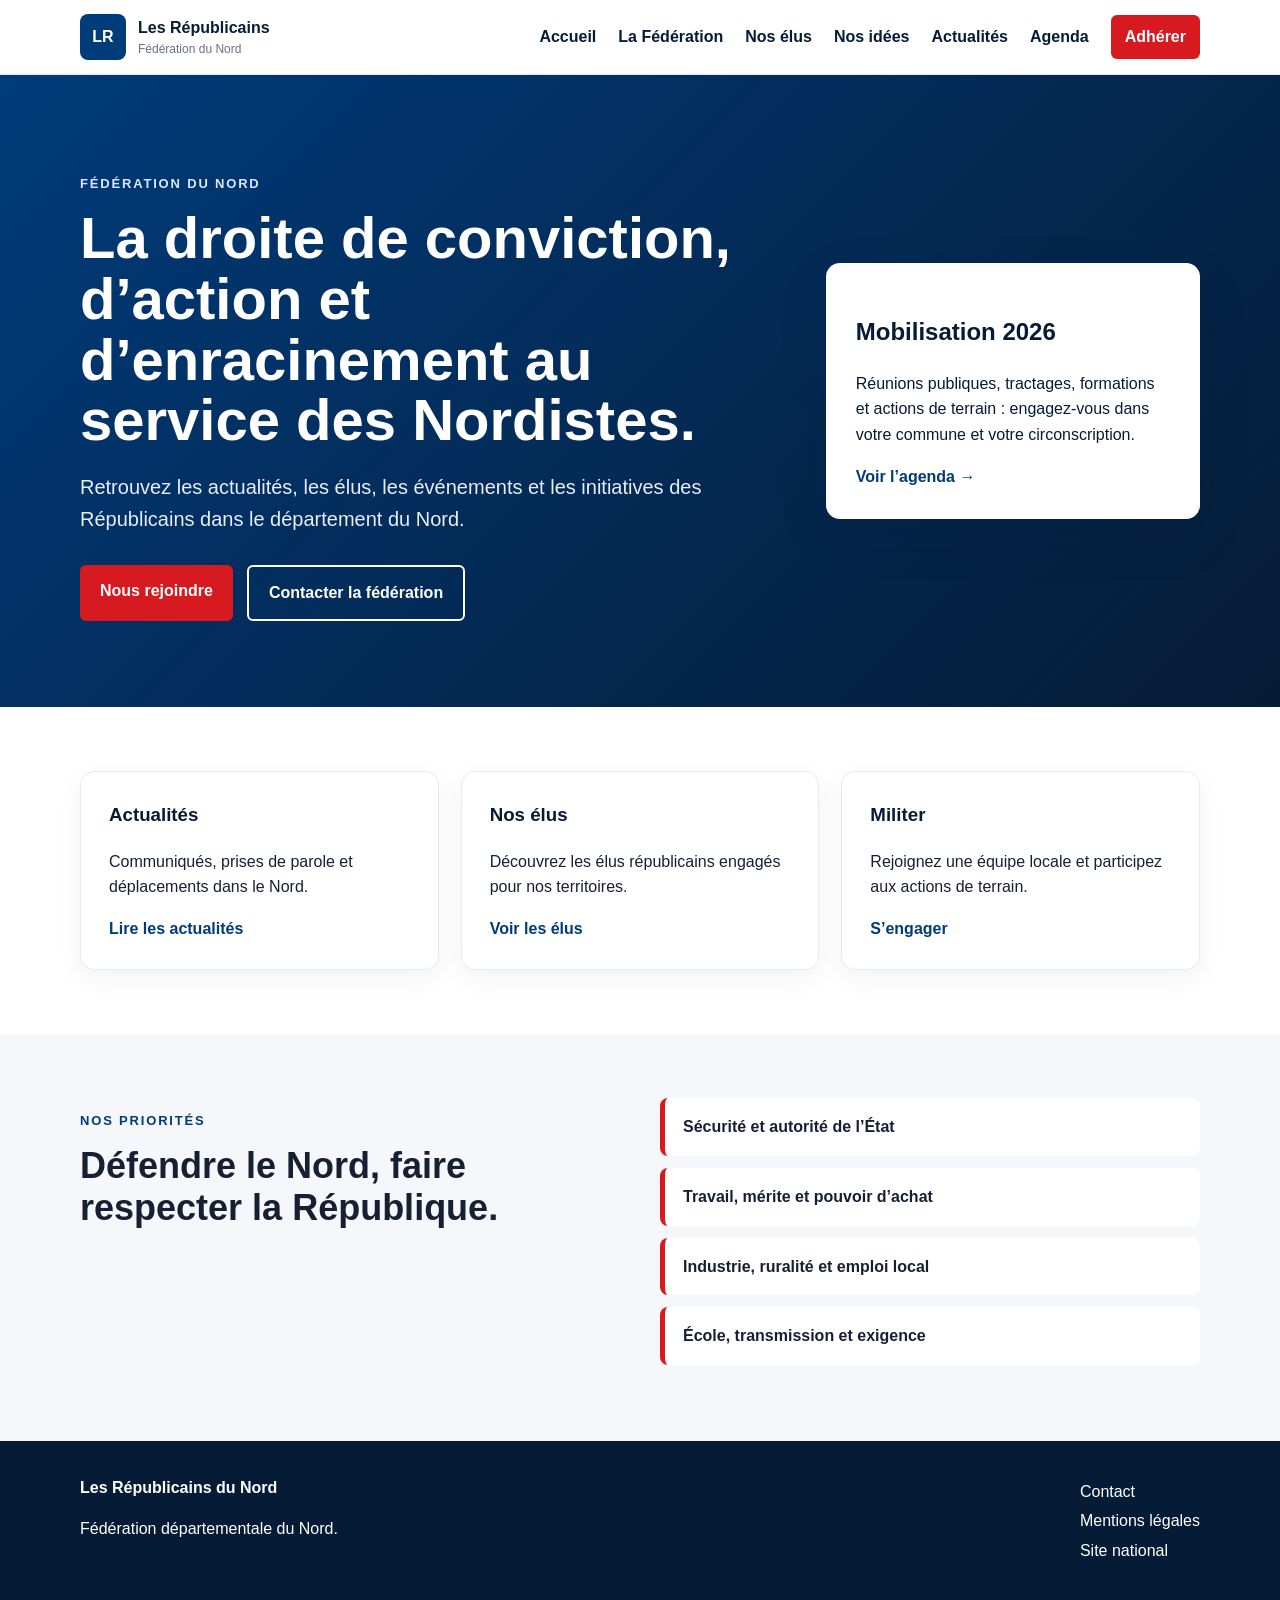
==== index.html @ 81096dc7 "Add files via upload" ====
<!DOCTYPE html>
<html lang="fr">
<head>
  <meta charset="UTF-8" />
  <meta name="viewport" content="width=device-width, initial-scale=1.0" />
  <title>Les Républicains du Nord</title>
  <meta name="description" content="Site de la Fédération du Nord des Républicains : actualités, élus, agenda et engagement militant." />
  <link rel="stylesheet" href="assets/css/style.css" />
</head>
<body>
  <header class="site-header">
    <div class="container header-inner">
      <a class="brand" href="index.html" aria-label="Accueil">
        <span class="brand-mark">LR</span>
        <span><strong>Les Républicains</strong><small>Fédération du Nord</small></span>
      </a>
      <button class="menu-toggle" aria-label="Ouvrir le menu">☰</button>
      <nav class="main-nav">
        <a href="index.html">Accueil</a>
        <a href="federation.html">La Fédération</a>
        <a href="elus.html">Nos élus</a>
        <a href="idees.html">Nos idées</a>
        <a href="actualites.html">Actualités</a>
        <a href="agenda.html">Agenda</a>
        <a class="btn btn-small" href="adherer.html">Adhérer</a>
      </nav>
    </div>
  </header>

  <main>
    <section class="hero">
      <div class="container hero-grid">
        <div>
          <p class="eyebrow">Fédération du Nord</p>
          <h1>La droite de conviction, d’action et d’enracinement au service des Nordistes.</h1>
          <p class="lead">Retrouvez les actualités, les élus, les événements et les initiatives des Républicains dans le département du Nord.</p>
          <div class="actions">
            <a class="btn" href="adherer.html">Nous rejoindre</a>
            <a class="btn btn-outline" href="contact.html">Contacter la fédération</a>
          </div>
        </div>
        <div class="hero-card">
          <h2>Mobilisation 2026</h2>
          <p>Réunions publiques, tractages, formations et actions de terrain : engagez-vous dans votre commune et votre circonscription.</p>
          <a href="agenda.html">Voir l’agenda →</a>
        </div>
      </div>
    </section>

    <section class="section">
      <div class="container cards three">
        <article class="card"><h3>Actualités</h3><p>Communiqués, prises de parole et déplacements dans le Nord.</p><a href="actualites.html">Lire les actualités</a></article>
        <article class="card"><h3>Nos élus</h3><p>Découvrez les élus républicains engagés pour nos territoires.</p><a href="elus.html">Voir les élus</a></article>
        <article class="card"><h3>Militer</h3><p>Rejoignez une équipe locale et participez aux actions de terrain.</p><a href="adherer.html">S’engager</a></article>
      </div>
    </section>

    <section class="section alt">
      <div class="container split">
        <div><p class="eyebrow">Nos priorités</p><h2>Défendre le Nord, faire respecter la République.</h2></div>
        <ul class="priority-list">
          <li>Sécurité et autorité de l’État</li><li>Travail, mérite et pouvoir d’achat</li><li>Industrie, ruralité et emploi local</li><li>École, transmission et exigence</li>
        </ul>
      </div>
    </section>
  </main>

  <footer class="site-footer">
    <div class="container footer-grid">
      <div><strong>Les Républicains du Nord</strong><p>Fédération départementale du Nord.</p></div>
      <div><a href="contact.html">Contact</a><a href="mentions-legales.html">Mentions légales</a><a href="https://republicains.fr">Site national</a></div>
    </div>
  </footer>
  <script src="assets/js/main.js"></script>
</body>
</html>
---- assets/css/style.css ----
:root{--blue:#003b7a;--dark:#061b35;--red:#d71920;--light:#f5f7fb;--text:#172033;--muted:#667085;--white:#fff;--shadow:0 18px 50px rgba(6,27,53,.12)}*{box-sizing:border-box}body{margin:0;font-family:Arial,Helvetica,sans-serif;color:var(--text);background:var(--white);line-height:1.6}a{color:var(--blue);text-decoration:none}.container{width:min(1120px,92%);margin:auto}.site-header{background:var(--white);border-bottom:1px solid #e6eaf0;position:sticky;top:0;z-index:10}.header-inner{display:flex;align-items:center;justify-content:space-between;padding:14px 0}.brand{display:flex;align-items:center;gap:12px;color:var(--dark)}.brand-mark{display:grid;place-items:center;width:46px;height:46px;background:var(--blue);color:white;font-weight:800;border-radius:8px}.brand small{display:block;color:var(--muted);font-size:12px}.main-nav{display:flex;gap:22px;align-items:center}.main-nav a{color:var(--dark);font-weight:700}.menu-toggle{display:none;background:none;border:0;font-size:28px}.btn{display:inline-block;background:var(--red);color:white!important;padding:13px 20px;border-radius:6px;font-weight:800}.btn-small{padding:9px 14px}.btn-outline{background:transparent;border:2px solid white;color:white!important}.hero{background:linear-gradient(135deg,var(--blue),var(--dark));color:white;padding:86px 0}.hero-grid{display:grid;grid-template-columns:1.5fr .8fr;gap:44px;align-items:center}.eyebrow{text-transform:uppercase;letter-spacing:.14em;font-weight:800;color:#d7e8ff;font-size:13px}.hero h1{font-size:clamp(34px,5vw,58px);line-height:1.05;margin:10px 0 18px}.lead{font-size:20px;color:#e7eef8;max-width:720px}.actions{display:flex;gap:14px;flex-wrap:wrap;margin-top:30px}.hero-card{background:white;color:var(--dark);border-radius:14px;padding:30px;box-shadow:var(--shadow)}.hero-card a{font-weight:800}.section{padding:64px 0}.alt{background:var(--light)}.cards{display:grid;gap:22px}.three{grid-template-columns:repeat(3,1fr)}.card{background:white;border:1px solid #e6eaf0;border-radius:14px;padding:28px;box-shadow:0 8px 25px rgba(6,27,53,.06)}.card h3{margin-top:0;color:var(--dark)}.card a{font-weight:800}.split{display:grid;grid-template-columns:1fr 1fr;gap:40px;align-items:start}.split .eyebrow{color:var(--blue)}.split h2{font-size:36px;line-height:1.15;margin:0}.priority-list{margin:0;padding:0;list-style:none}.priority-list li{background:white;margin-bottom:12px;padding:16px 18px;border-left:5px solid var(--red);border-radius:8px;font-weight:800}.page-hero{background:var(--blue);color:white;padding:54px 0}.page-hero h1{font-size:42px;margin:0}.content{padding:50px 0}.prose{max-width:850px}.site-footer{background:var(--dark);color:white;padding:34px 0}.site-footer a{display:block;color:white;margin:4px 0}.footer-grid{display:flex;justify-content:space-between;gap:30px}@media(max-width:820px){.menu-toggle{display:block}.main-nav{display:none;position:absolute;top:74px;left:0;right:0;background:white;flex-direction:column;padding:20px;border-bottom:1px solid #e6eaf0}.main-nav.open{display:flex}.hero-grid,.split,.three{grid-template-columns:1fr}.footer-grid{display:block}.hero{padding:58px 0}}
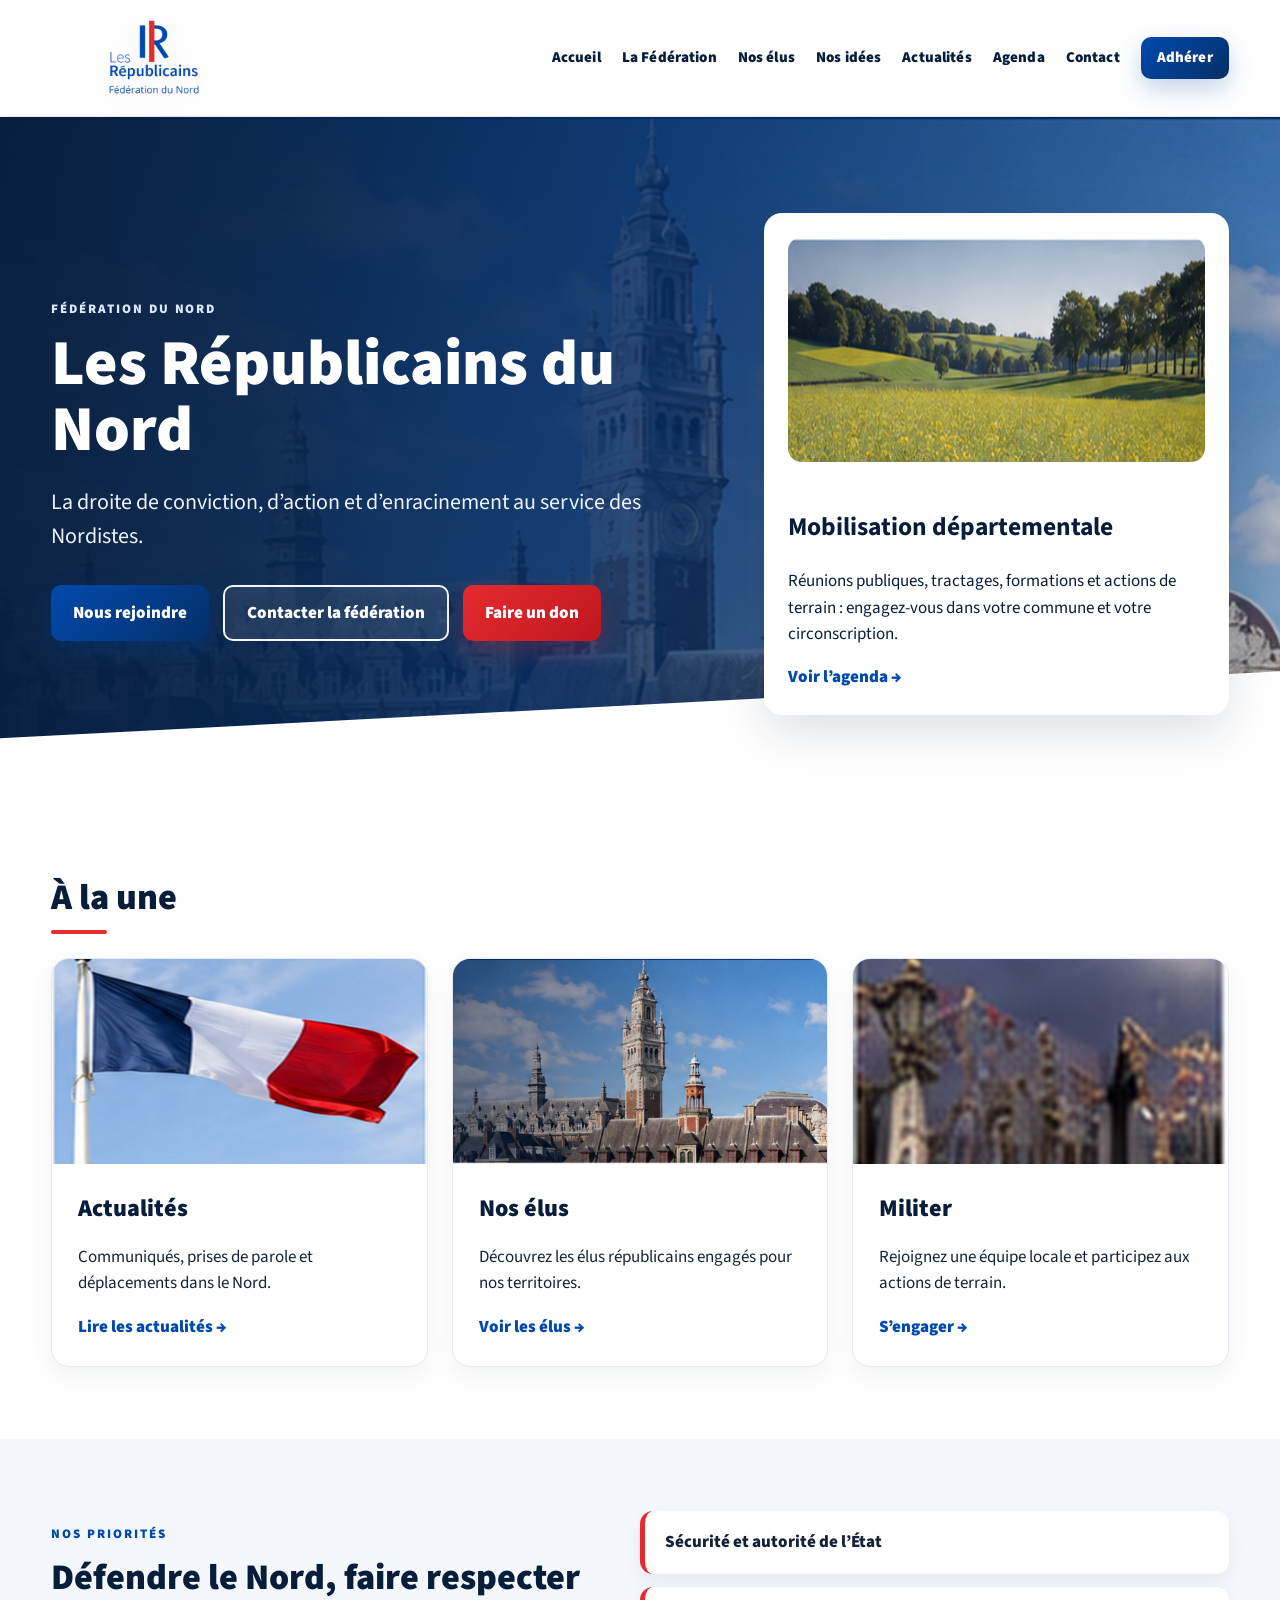
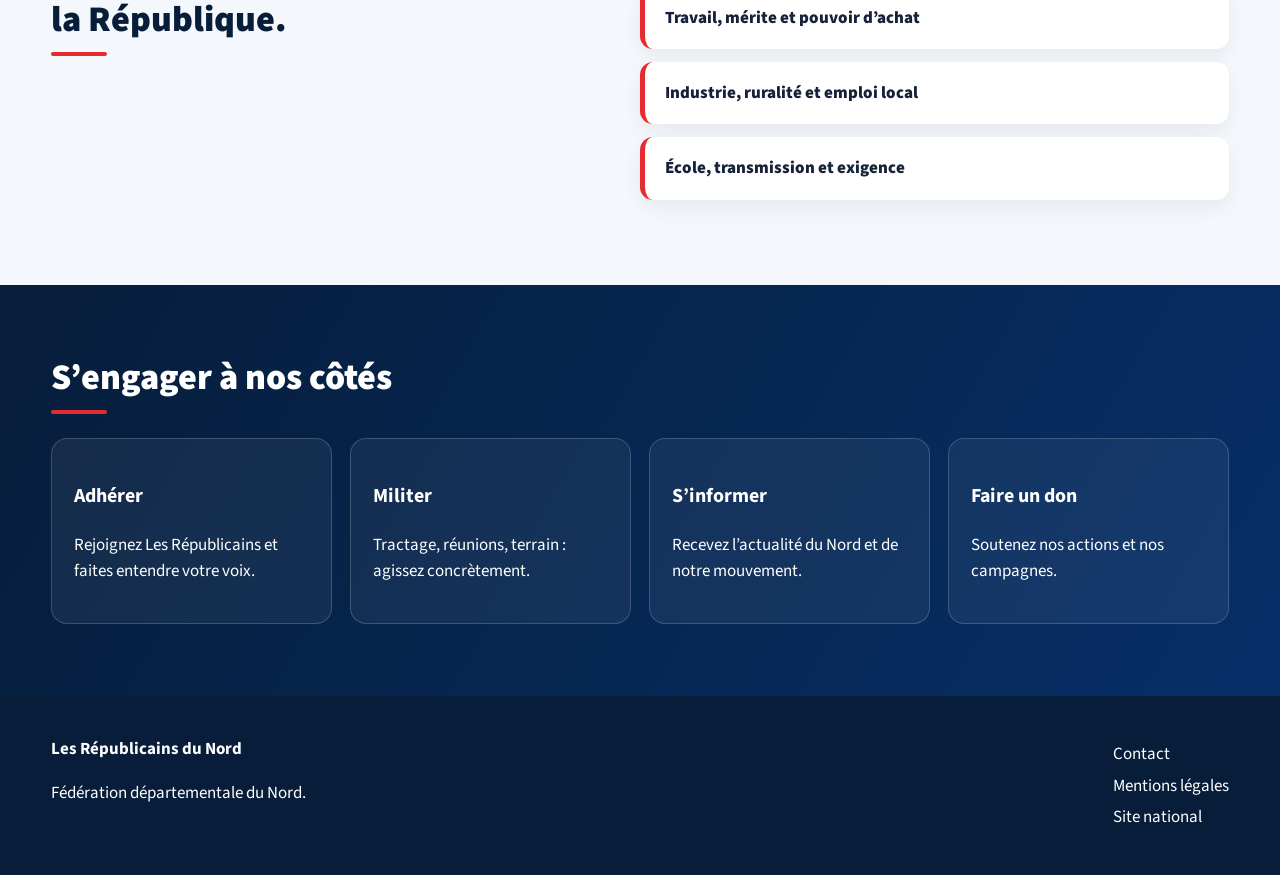
==== commit 927fa0ef: "Add files via upload" ====
--- a/index.html
+++ b/index.html
@@ -1,76 +1 @@
-<!DOCTYPE html>
-<html lang="fr">
-<head>
-  <meta charset="UTF-8" />
-  <meta name="viewport" content="width=device-width, initial-scale=1.0" />
-  <title>Les Républicains du Nord</title>
-  <meta name="description" content="Site de la Fédération du Nord des Républicains : actualités, élus, agenda et engagement militant." />
-  <link rel="stylesheet" href="assets/css/style.css" />
-</head>
-<body>
-  <header class="site-header">
-    <div class="container header-inner">
-      <a class="brand" href="index.html" aria-label="Accueil">
-        <span class="brand-mark">LR</span>
-        <span><strong>Les Républicains</strong><small>Fédération du Nord</small></span>
-      </a>
-      <button class="menu-toggle" aria-label="Ouvrir le menu">☰</button>
-      <nav class="main-nav">
-        <a href="index.html">Accueil</a>
-        <a href="federation.html">La Fédération</a>
-        <a href="elus.html">Nos élus</a>
-        <a href="idees.html">Nos idées</a>
-        <a href="actualites.html">Actualités</a>
-        <a href="agenda.html">Agenda</a>
-        <a class="btn btn-small" href="adherer.html">Adhérer</a>
-      </nav>
-    </div>
-  </header>
-
-  <main>
-    <section class="hero">
-      <div class="container hero-grid">
-        <div>
-          <p class="eyebrow">Fédération du Nord</p>
-          <h1>La droite de conviction, d’action et d’enracinement au service des Nordistes.</h1>
-          <p class="lead">Retrouvez les actualités, les élus, les événements et les initiatives des Républicains dans le département du Nord.</p>
-          <div class="actions">
-            <a class="btn" href="adherer.html">Nous rejoindre</a>
-            <a class="btn btn-outline" href="contact.html">Contacter la fédération</a>
-          </div>
-        </div>
-        <div class="hero-card">
-          <h2>Mobilisation 2026</h2>
-          <p>Réunions publiques, tractages, formations et actions de terrain : engagez-vous dans votre commune et votre circonscription.</p>
-          <a href="agenda.html">Voir l’agenda →</a>
-        </div>
-      </div>
-    </section>
-
-    <section class="section">
-      <div class="container cards three">
-        <article class="card"><h3>Actualités</h3><p>Communiqués, prises de parole et déplacements dans le Nord.</p><a href="actualites.html">Lire les actualités</a></article>
-        <article class="card"><h3>Nos élus</h3><p>Découvrez les élus républicains engagés pour nos territoires.</p><a href="elus.html">Voir les élus</a></article>
-        <article class="card"><h3>Militer</h3><p>Rejoignez une équipe locale et participez aux actions de terrain.</p><a href="adherer.html">S’engager</a></article>
-      </div>
-    </section>
-
-    <section class="section alt">
-      <div class="container split">
-        <div><p class="eyebrow">Nos priorités</p><h2>Défendre le Nord, faire respecter la République.</h2></div>
-        <ul class="priority-list">
-          <li>Sécurité et autorité de l’État</li><li>Travail, mérite et pouvoir d’achat</li><li>Industrie, ruralité et emploi local</li><li>École, transmission et exigence</li>
-        </ul>
-      </div>
-    </section>
-  </main>
-
-  <footer class="site-footer">
-    <div class="container footer-grid">
-      <div><strong>Les Républicains du Nord</strong><p>Fédération départementale du Nord.</p></div>
-      <div><a href="contact.html">Contact</a><a href="mentions-legales.html">Mentions légales</a><a href="https://republicains.fr">Site national</a></div>
-    </div>
-  </footer>
-  <script src="assets/js/main.js"></script>
-</body>
-</html>
+<!DOCTYPE html><html lang="fr"><head><meta charset="UTF-8"><meta name="viewport" content="width=device-width, initial-scale=1.0"><title>Les Républicains du Nord</title><meta name="description" content="Site de la Fédération du Nord des Républicains : actualités, élus, agenda et engagement militant."><link rel="stylesheet" href="assets/css/style.css"><link rel="icon" href="assets/img/logo-federation-nord.png"></head><body><header class="site-header"><div class="container header-inner"><a class="brand" href="index.html" aria-label="Accueil Les Républicains du Nord"><img class="brand-logo" src="assets/img/logo-federation-nord.png" alt="Les Républicains - Fédération du Nord"></a><button class="menu-toggle" aria-label="Ouvrir le menu">☰</button><nav class="main-nav"><a href="index.html">Accueil</a><a href="federation.html">La Fédération</a><a href="elus.html">Nos élus</a><a href="idees.html">Nos idées</a><a href="actualites.html">Actualités</a><a href="agenda.html">Agenda</a><a href="contact.html">Contact</a><a class="btn btn-small btn-blue" href="adherer.html">Adhérer</a></nav></div></header><main><section class="hero"><div class="container hero-grid"><div><p class="eyebrow">Fédération du Nord</p><h1>Les Républicains du Nord</h1><p class="lead">La droite de conviction, d’action et d’enracinement au service des Nordistes.</p><div class="actions"><a class="btn btn-blue" href="adherer.html">Nous rejoindre</a><a class="btn btn-outline" href="contact.html">Contacter la fédération</a><a class="btn" href="adherer.html#don">Faire un don</a></div></div><article class="hero-card"><img src="assets/img/photo-territoires.jpg" alt="Territoires du Nord"><h2>Mobilisation départementale</h2><p>Réunions publiques, tractages, formations et actions de terrain : engagez-vous dans votre commune et votre circonscription.</p><a href="agenda.html">Voir l’agenda →</a></article></div></section><section class="section"><div class="container"><h2 class="section-title">À la une</h2><div class="cards three"><article class="card"><div class="card-img-wrap"><img class="card-img" src="assets/img/photo-drapeau.jpg" alt="Drapeau français"></div><div class="card-body"><h3>Actualités</h3><p>Communiqués, prises de parole et déplacements dans le Nord.</p><a href="actualites.html">Lire les actualités →</a></div></article><article class="card"><div class="card-img-wrap"><img class="card-img" src="assets/img/photo-lille-hero.jpg" alt="Lille et ses monuments"></div><div class="card-body"><h3>Nos élus</h3><p>Découvrez les élus républicains engagés pour nos territoires.</p><a href="elus.html">Voir les élus →</a></div></article><article class="card"><div class="card-img-wrap"><img class="card-img" src="assets/img/photo-reunion.jpg" alt="Réunion militante"></div><div class="card-body"><h3>Militer</h3><p>Rejoignez une équipe locale et participez aux actions de terrain.</p><a href="adherer.html">S’engager →</a></div></article></div></div></section><section class="section alt"><div class="container split"><div><p class="eyebrow">Nos priorités</p><h2 class="section-title">Défendre le Nord, faire respecter la République.</h2></div><ul class="priority-list"><li>Sécurité et autorité de l’État</li><li>Travail, mérite et pouvoir d’achat</li><li>Industrie, ruralité et emploi local</li><li>École, transmission et exigence</li></ul></div></section><section class="section engage"><div class="container"><h2 class="section-title">S’engager à nos côtés</h2><div class="engage-grid"><div class="mini-box"><h3>Adhérer</h3><p>Rejoignez Les Républicains et faites entendre votre voix.</p></div><div class="mini-box"><h3>Militer</h3><p>Tractage, réunions, terrain : agissez concrètement.</p></div><div class="mini-box"><h3>S’informer</h3><p>Recevez l’actualité du Nord et de notre mouvement.</p></div><div class="mini-box"><h3>Faire un don</h3><p>Soutenez nos actions et nos campagnes.</p></div></div></div></section></main><footer class="site-footer"><div class="container footer-grid"><div><strong>Les Républicains du Nord</strong><p>Fédération départementale du Nord.</p></div><div><a href="contact.html">Contact</a><a href="mentions-legales.html">Mentions légales</a><a href="https://republicains.fr">Site national</a></div></div></footer><script src="assets/js/main.js"></script></body></html>
--- a/assets/css/style.css
+++ b/assets/css/style.css
@@ -1 +1,3 @@
-:root{--blue:#003b7a;--dark:#061b35;--red:#d71920;--light:#f5f7fb;--text:#172033;--muted:#667085;--white:#fff;--shadow:0 18px 50px rgba(6,27,53,.12)}*{box-sizing:border-box}body{margin:0;font-family:Arial,Helvetica,sans-serif;color:var(--text);background:var(--white);line-height:1.6}a{color:var(--blue);text-decoration:none}.container{width:min(1120px,92%);margin:auto}.site-header{background:var(--white);border-bottom:1px solid #e6eaf0;position:sticky;top:0;z-index:10}.header-inner{display:flex;align-items:center;justify-content:space-between;padding:14px 0}.brand{display:flex;align-items:center;gap:12px;color:var(--dark)}.brand-mark{display:grid;place-items:center;width:46px;height:46px;background:var(--blue);color:white;font-weight:800;border-radius:8px}.brand small{display:block;color:var(--muted);font-size:12px}.main-nav{display:flex;gap:22px;align-items:center}.main-nav a{color:var(--dark);font-weight:700}.menu-toggle{display:none;background:none;border:0;font-size:28px}.btn{display:inline-block;background:var(--red);color:white!important;padding:13px 20px;border-radius:6px;font-weight:800}.btn-small{padding:9px 14px}.btn-outline{background:transparent;border:2px solid white;color:white!important}.hero{background:linear-gradient(135deg,var(--blue),var(--dark));color:white;padding:86px 0}.hero-grid{display:grid;grid-template-columns:1.5fr .8fr;gap:44px;align-items:center}.eyebrow{text-transform:uppercase;letter-spacing:.14em;font-weight:800;color:#d7e8ff;font-size:13px}.hero h1{font-size:clamp(34px,5vw,58px);line-height:1.05;margin:10px 0 18px}.lead{font-size:20px;color:#e7eef8;max-width:720px}.actions{display:flex;gap:14px;flex-wrap:wrap;margin-top:30px}.hero-card{background:white;color:var(--dark);border-radius:14px;padding:30px;box-shadow:var(--shadow)}.hero-card a{font-weight:800}.section{padding:64px 0}.alt{background:var(--light)}.cards{display:grid;gap:22px}.three{grid-template-columns:repeat(3,1fr)}.card{background:white;border:1px solid #e6eaf0;border-radius:14px;padding:28px;box-shadow:0 8px 25px rgba(6,27,53,.06)}.card h3{margin-top:0;color:var(--dark)}.card a{font-weight:800}.split{display:grid;grid-template-columns:1fr 1fr;gap:40px;align-items:start}.split .eyebrow{color:var(--blue)}.split h2{font-size:36px;line-height:1.15;margin:0}.priority-list{margin:0;padding:0;list-style:none}.priority-list li{background:white;margin-bottom:12px;padding:16px 18px;border-left:5px solid var(--red);border-radius:8px;font-weight:800}.page-hero{background:var(--blue);color:white;padding:54px 0}.page-hero h1{font-size:42px;margin:0}.content{padding:50px 0}.prose{max-width:850px}.site-footer{background:var(--dark);color:white;padding:34px 0}.site-footer a{display:block;color:white;margin:4px 0}.footer-grid{display:flex;justify-content:space-between;gap:30px}@media(max-width:820px){.menu-toggle{display:block}.main-nav{display:none;position:absolute;top:74px;left:0;right:0;background:white;flex-direction:column;padding:20px;border-bottom:1px solid #e6eaf0}.main-nav.open{display:flex}.hero-grid,.split,.three{grid-template-columns:1fr}.footer-grid{display:block}.hero{padding:58px 0}}
+@import url('https://fonts.googleapis.com/css2?family=Source+Sans+3:wght@400;500;600;700;800;900&display=swap');
+:root{--blue:#004aad;--blue-deep:#062f68;--navy:#071d3a;--red:#e52b2f;--soft:#f4f7fb;--text:#152238;--muted:#667085;--white:#fff;--line:#e5eaf2;--shadow:0 18px 48px rgba(7,29,58,.13);--radius:18px;--ease:cubic-bezier(.2,.8,.2,1)}
+*{box-sizing:border-box}html{scroll-behavior:smooth}body{margin:0;font-family:'Source Sans 3',Arial,Helvetica,sans-serif;color:var(--text);background:var(--white);line-height:1.55;font-size:17px}a{color:var(--blue);text-decoration:none}.container{width:min(1180px,92%);margin:auto}.site-header{background:rgba(255,255,255,.97);backdrop-filter:blur(14px);border-bottom:1px solid var(--line);position:sticky;top:0;z-index:20}.header-inner{display:flex;align-items:center;justify-content:space-between;padding:12px 0}.brand-logo{width:205px;max-height:92px;object-fit:contain;display:block;filter:drop-shadow(0 8px 16px rgba(7,29,58,.10));transition:transform .28s var(--ease),filter .28s var(--ease)}.brand:hover .brand-logo{transform:scale(1.035);filter:drop-shadow(0 14px 22px rgba(7,29,58,.18))}.main-nav{display:flex;gap:21px;align-items:center}.main-nav a{color:var(--navy);font-size:15px;font-weight:900;letter-spacing:.01em;position:relative;transition:color .25s var(--ease),transform .25s var(--ease)}.main-nav a:not(.btn)::after{content:"";position:absolute;left:0;right:0;bottom:-8px;height:3px;border-radius:4px;background:var(--red);transform:scaleX(0);transform-origin:left;transition:transform .28s var(--ease)}.main-nav a:hover{color:var(--blue);transform:translateY(-2px)}.main-nav a:hover::after{transform:scaleX(1)}.menu-toggle{display:none;background:none;border:0;font-size:30px;color:var(--navy)}.btn{display:inline-flex;align-items:center;justify-content:center;gap:8px;background:linear-gradient(135deg,var(--red),#be171f);color:#fff!important;padding:13px 22px;border-radius:10px;font-weight:900;box-shadow:0 10px 24px rgba(229,43,47,.25);border:0;transition:transform .24s var(--ease),box-shadow .24s var(--ease),filter .24s var(--ease),background .24s var(--ease)}.btn:hover{transform:translateY(-5px);box-shadow:0 20px 38px rgba(229,43,47,.36);filter:saturate(1.08)}.btn-small{padding:9px 16px}.btn-blue{background:linear-gradient(135deg,var(--blue),var(--blue-deep));box-shadow:0 10px 24px rgba(0,74,173,.24)}.btn-blue:hover{box-shadow:0 20px 38px rgba(0,74,173,.34)}.btn-outline{background:rgba(255,255,255,.08);border:2px solid rgba(255,255,255,.95);box-shadow:none;color:white!important}.btn-outline:hover{background:white;color:var(--blue-deep)!important}.hero{background:linear-gradient(100deg,rgba(7,29,58,.96) 0%,rgba(6,47,104,.84) 47%,rgba(7,29,58,.20) 100%),url('../img/photo-lille-hero.jpg') center/cover no-repeat;color:white;padding:96px 0 90px;position:relative;overflow:hidden}.hero:after{content:"";position:absolute;inset:auto -10% -110px -10%;height:170px;background:var(--white);transform:skewY(-3deg);transform-origin:left}.hero-grid{position:relative;z-index:1;display:grid;grid-template-columns:1.18fr .82fr;gap:44px;align-items:center}.eyebrow{text-transform:uppercase;letter-spacing:.15em;font-weight:900;color:#dbe9ff;font-size:13px}.hero h1{font-size:clamp(38px,5vw,66px);line-height:1.02;margin:10px 0 18px;font-weight:900;max-width:800px}.lead{font-size:22px;color:#edf4ff;max-width:760px}.actions{display:flex;gap:14px;flex-wrap:wrap;margin-top:32px}.hero-card,.info-box{background:white;color:var(--navy);border-radius:var(--radius);padding:24px;box-shadow:var(--shadow);transition:transform .3s var(--ease),box-shadow .3s var(--ease),border-color .3s var(--ease)}.hero-card:hover,.info-box:hover{transform:translateY(-9px);box-shadow:0 30px 70px rgba(7,29,58,.24)}.hero-card img{width:100%;height:225px;object-fit:cover;border-radius:14px;margin-bottom:16px;transition:transform .42s var(--ease),filter .42s var(--ease)}.hero-card:hover img{transform:scale(1.035);filter:saturate(1.09)}.section{padding:72px 0}.section-title{font-size:36px;line-height:1.15;color:var(--navy);margin:0 0 24px;font-weight:900}.section-title:after{content:"";display:block;width:56px;height:4px;background:var(--red);border-radius:4px;margin-top:12px}.alt{background:var(--soft)}.cards{display:grid;gap:24px}.three{grid-template-columns:repeat(3,1fr)}.two{grid-template-columns:repeat(2,1fr)}.card{background:white;border:1px solid var(--line);border-radius:var(--radius);overflow:hidden;box-shadow:0 8px 24px rgba(7,29,58,.06);transition:transform .3s var(--ease),box-shadow .3s var(--ease),border-color .3s var(--ease)}.card:hover{transform:translateY(-9px);box-shadow:0 26px 54px rgba(7,29,58,.16);border-color:#c8dcff}.card-img-wrap{overflow:hidden}.card-img{width:100%;height:205px;object-fit:cover;display:block;transition:transform .5s var(--ease),filter .35s var(--ease)}.card:hover .card-img{transform:scale(1.07);filter:saturate(1.1)}.card-body{padding:26px}.card h3{margin:0 0 8px;color:var(--navy);font-weight:900;font-size:24px}.card a,.hero-card a{font-weight:900}.split{display:grid;grid-template-columns:1fr 1.08fr;gap:44px;align-items:start}.split .eyebrow{color:var(--blue)}.priority-list{margin:0;padding:0;list-style:none}.priority-list li{background:white;margin-bottom:13px;padding:18px 20px;border-left:5px solid var(--red);border-radius:13px;font-weight:850;box-shadow:0 8px 20px rgba(7,29,58,.06);transition:transform .25s var(--ease),background .25s var(--ease),box-shadow .25s var(--ease)}.priority-list li:hover{transform:translateX(10px);background:#fffafa;box-shadow:0 14px 28px rgba(7,29,58,.11)}.engage{background:linear-gradient(120deg,var(--navy),var(--blue-deep));color:white}.engage .section-title{color:white}.engage-grid{display:grid;grid-template-columns:repeat(4,1fr);gap:18px}.mini-box{padding:22px;border:1px solid rgba(255,255,255,.18);border-radius:16px;background:rgba(255,255,255,.06);transition:transform .28s var(--ease),background .28s var(--ease),border-color .28s var(--ease)}.mini-box:hover{transform:translateY(-7px);background:rgba(255,255,255,.12);border-color:rgba(255,255,255,.35)}.page-hero{background:linear-gradient(100deg,rgba(7,29,58,.95),rgba(0,74,173,.82)),url('../img/photo-territoires.jpg') center/cover no-repeat;color:white;padding:76px 0}.page-hero h1{font-size:48px;margin:0;font-weight:900}.content{padding:58px 0}.prose{max-width:960px}.feature-image{width:100%;height:360px;object-fit:cover;border-radius:22px;margin:0 0 32px;box-shadow:var(--shadow);transition:transform .3s var(--ease),box-shadow .3s var(--ease),filter .3s var(--ease)}.feature-image:hover{transform:translateY(-6px);box-shadow:0 28px 60px rgba(7,29,58,.18);filter:saturate(1.08)}.agenda-list{display:grid;gap:14px}.agenda-item{display:grid;grid-template-columns:82px 1fr;gap:18px;align-items:center;background:#fff;border:1px solid var(--line);border-radius:16px;padding:16px;box-shadow:0 8px 24px rgba(7,29,58,.06);transition:transform .25s var(--ease),box-shadow .25s var(--ease),border-color .25s var(--ease)}.agenda-item:hover{transform:translateY(-6px);box-shadow:0 22px 48px rgba(7,29,58,.14);border-color:#c8dcff}.date-box{background:var(--blue-deep);color:white;border-radius:12px;text-align:center;padding:10px;font-weight:900}.date-box strong{display:block;font-size:28px;line-height:1}.site-footer{background:var(--navy);color:white;padding:40px 0}.site-footer a{display:block;color:white;margin:5px 0;transition:color .22s var(--ease),transform .22s var(--ease)}.site-footer a:hover{color:#dbe9ff;transform:translateX(5px)}.footer-grid{display:flex;justify-content:space-between;gap:30px}.reveal{animation:fadeUp .7s var(--ease) both}@keyframes fadeUp{from{opacity:0;transform:translateY(18px)}to{opacity:1;transform:translateY(0)}}@media(max-width:1040px){.menu-toggle{display:block}.main-nav{display:none;position:absolute;top:105px;left:0;right:0;background:white;flex-direction:column;padding:22px;border-bottom:1px solid var(--line);box-shadow:0 18px 36px rgba(7,29,58,.12)}.main-nav.open{display:flex}.hero-grid,.split,.three,.two,.engage-grid{grid-template-columns:1fr}.hero{padding:70px 0}.brand-logo{width:166px}.footer-grid{display:block}}@media(max-width:560px){body{font-size:16px}.brand-logo{width:140px}.hero h1{font-size:36px}.lead{font-size:18px}.actions .btn{width:100%}.page-hero h1{font-size:36px}.agenda-item{grid-template-columns:1fr}.hero-card img,.card-img{height:180px}}
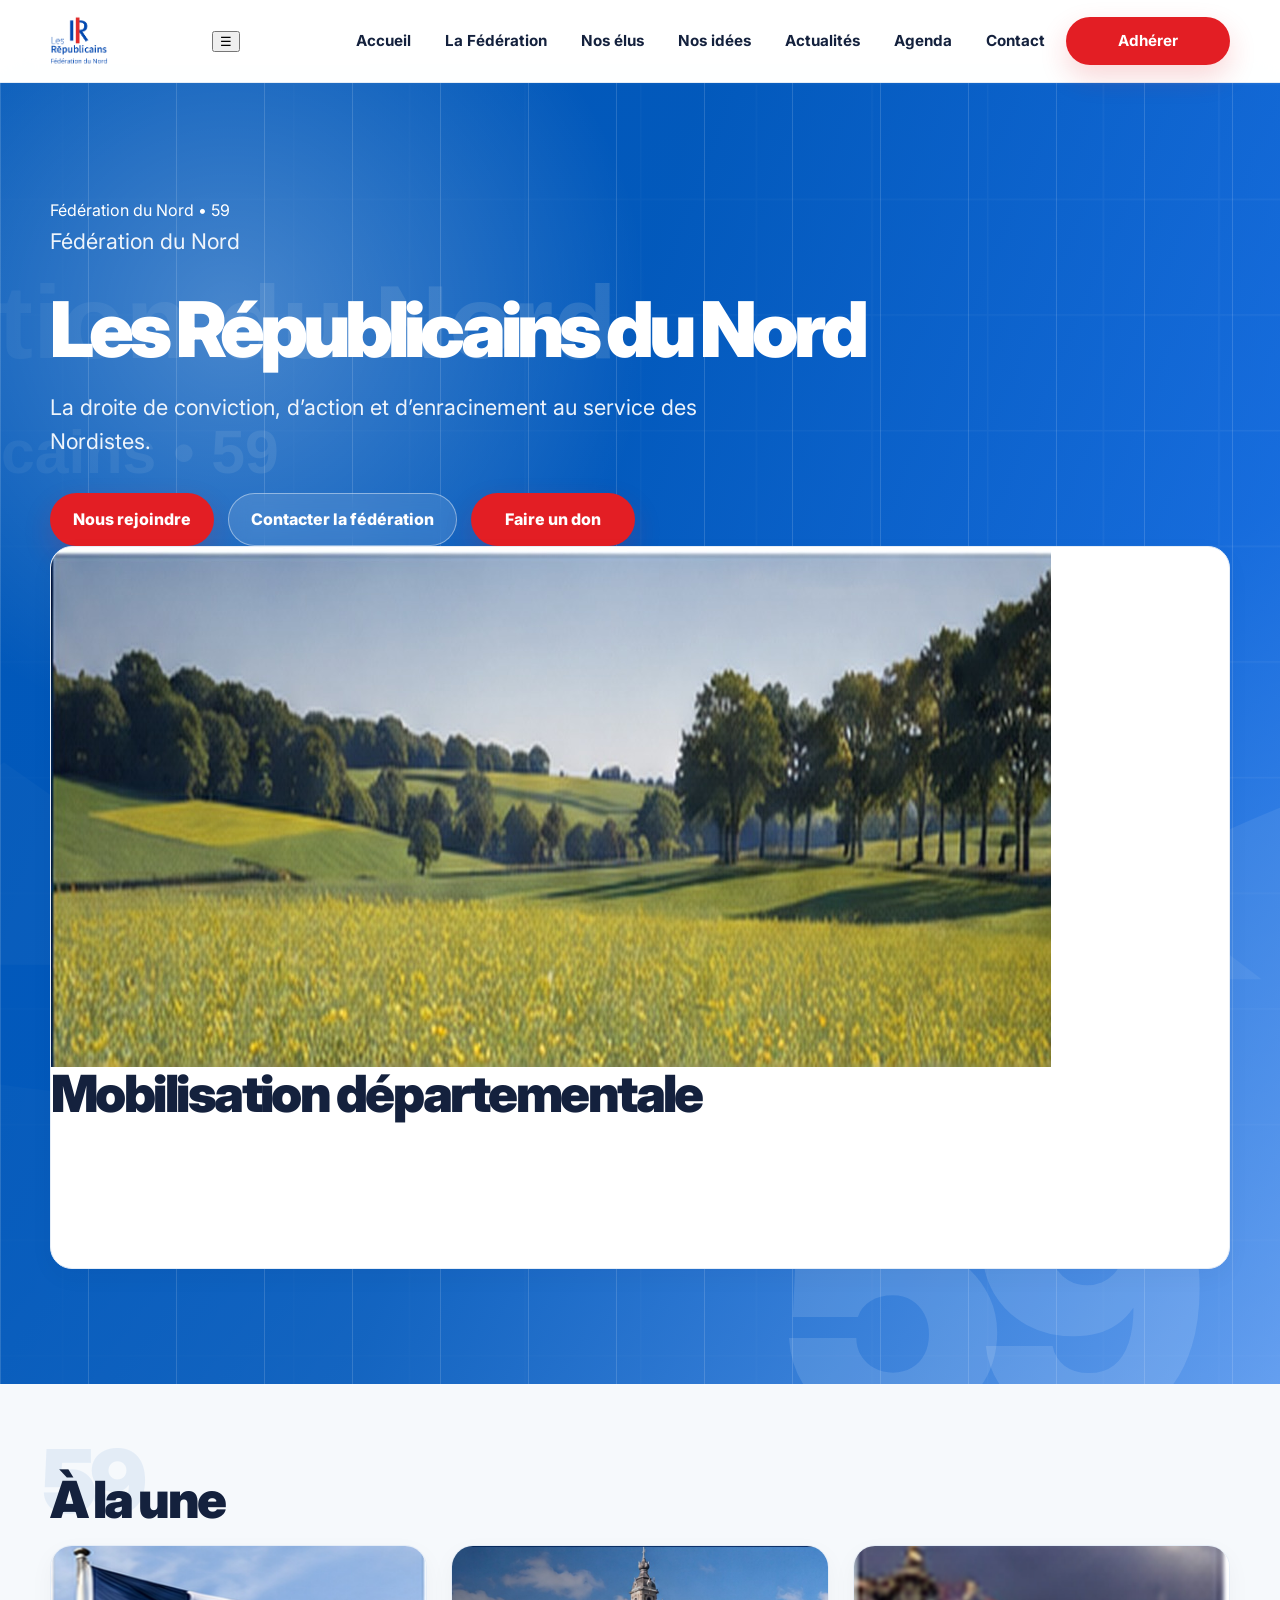
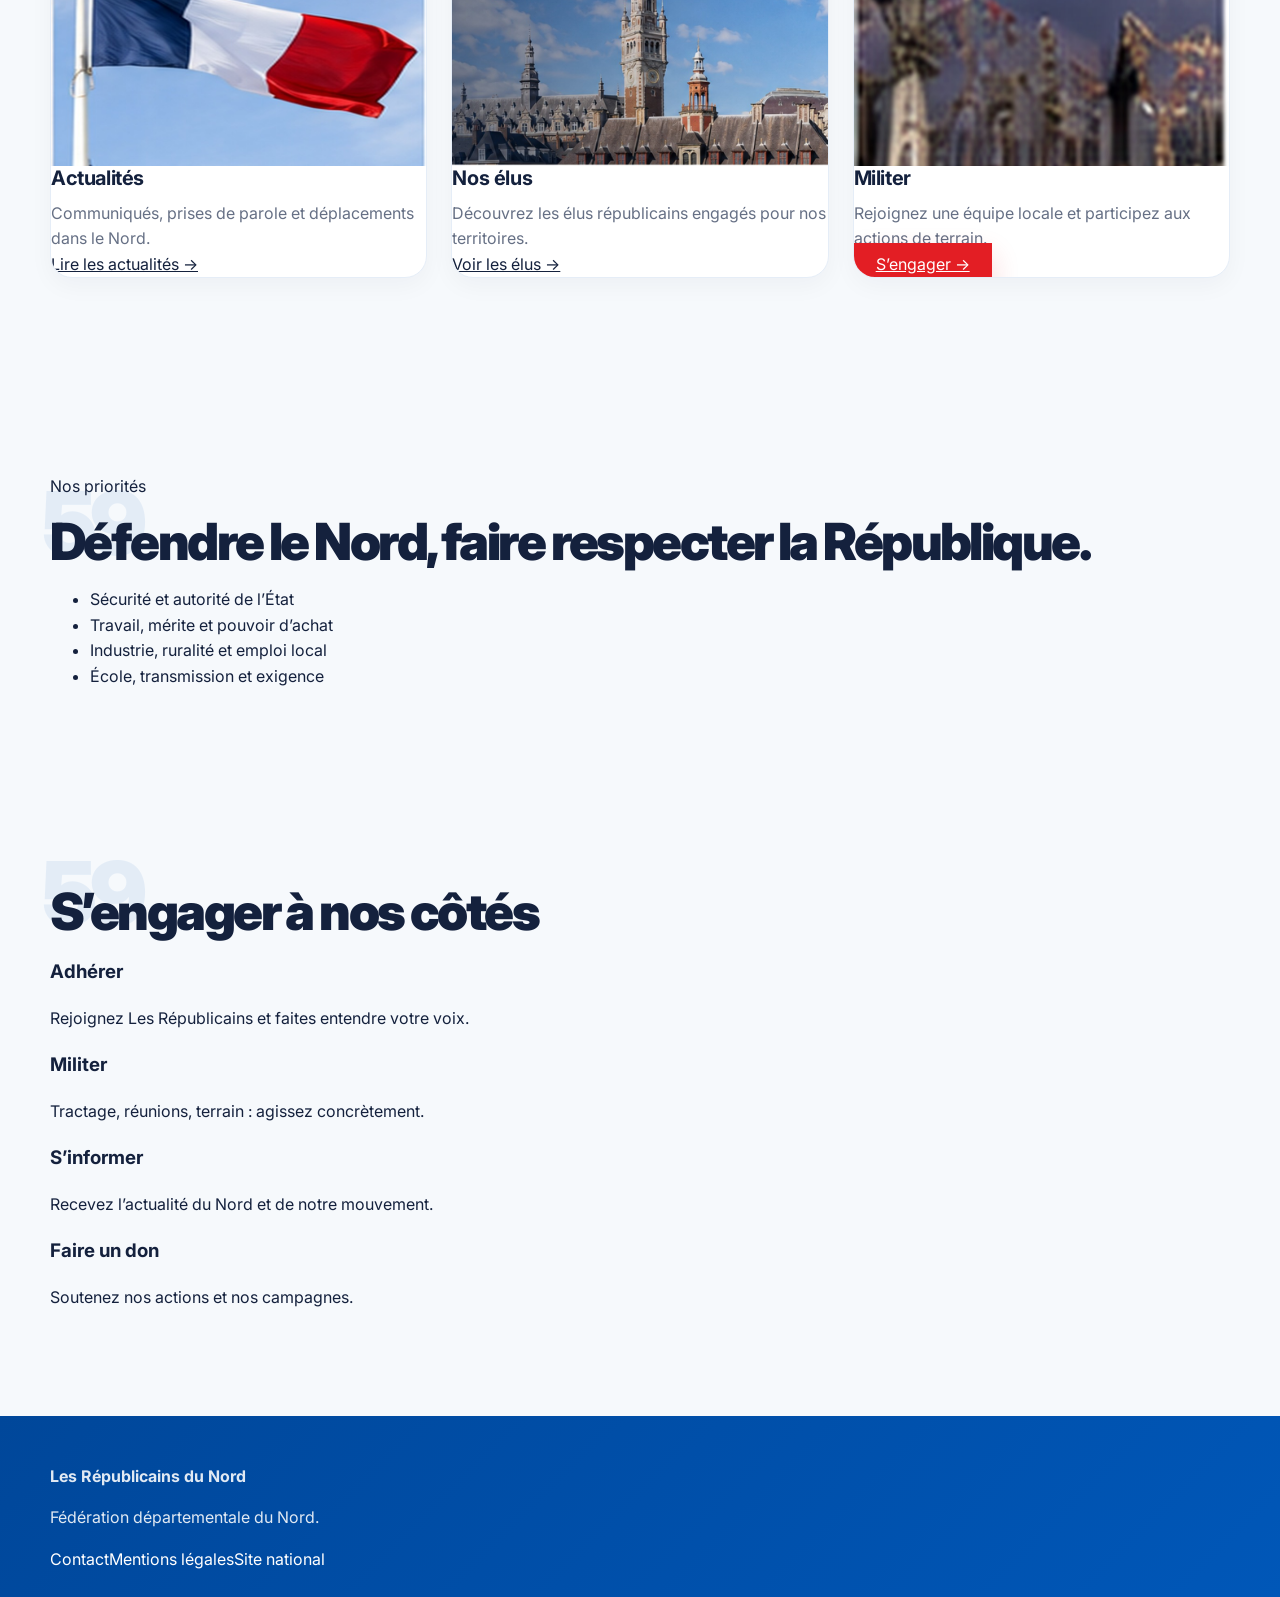
==== commit 24557d58: "Add files via upload" ====
--- a/index.html
+++ b/index.html
@@ -1 +1,4 @@
-<!DOCTYPE html><html lang="fr"><head><meta charset="UTF-8"><meta name="viewport" content="width=device-width, initial-scale=1.0"><title>Les Républicains du Nord</title><meta name="description" content="Site de la Fédération du Nord des Républicains : actualités, élus, agenda et engagement militant."><link rel="stylesheet" href="assets/css/style.css"><link rel="icon" href="assets/img/logo-federation-nord.png"></head><body><header class="site-header"><div class="container header-inner"><a class="brand" href="index.html" aria-label="Accueil Les Républicains du Nord"><img class="brand-logo" src="assets/img/logo-federation-nord.png" alt="Les Républicains - Fédération du Nord"></a><button class="menu-toggle" aria-label="Ouvrir le menu">☰</button><nav class="main-nav"><a href="index.html">Accueil</a><a href="federation.html">La Fédération</a><a href="elus.html">Nos élus</a><a href="idees.html">Nos idées</a><a href="actualites.html">Actualités</a><a href="agenda.html">Agenda</a><a href="contact.html">Contact</a><a class="btn btn-small btn-blue" href="adherer.html">Adhérer</a></nav></div></header><main><section class="hero"><div class="container hero-grid"><div><p class="eyebrow">Fédération du Nord</p><h1>Les Républicains du Nord</h1><p class="lead">La droite de conviction, d’action et d’enracinement au service des Nordistes.</p><div class="actions"><a class="btn btn-blue" href="adherer.html">Nous rejoindre</a><a class="btn btn-outline" href="contact.html">Contacter la fédération</a><a class="btn" href="adherer.html#don">Faire un don</a></div></div><article class="hero-card"><img src="assets/img/photo-territoires.jpg" alt="Territoires du Nord"><h2>Mobilisation départementale</h2><p>Réunions publiques, tractages, formations et actions de terrain : engagez-vous dans votre commune et votre circonscription.</p><a href="agenda.html">Voir l’agenda →</a></article></div></section><section class="section"><div class="container"><h2 class="section-title">À la une</h2><div class="cards three"><article class="card"><div class="card-img-wrap"><img class="card-img" src="assets/img/photo-drapeau.jpg" alt="Drapeau français"></div><div class="card-body"><h3>Actualités</h3><p>Communiqués, prises de parole et déplacements dans le Nord.</p><a href="actualites.html">Lire les actualités →</a></div></article><article class="card"><div class="card-img-wrap"><img class="card-img" src="assets/img/photo-lille-hero.jpg" alt="Lille et ses monuments"></div><div class="card-body"><h3>Nos élus</h3><p>Découvrez les élus républicains engagés pour nos territoires.</p><a href="elus.html">Voir les élus →</a></div></article><article class="card"><div class="card-img-wrap"><img class="card-img" src="assets/img/photo-reunion.jpg" alt="Réunion militante"></div><div class="card-body"><h3>Militer</h3><p>Rejoignez une équipe locale et participez aux actions de terrain.</p><a href="adherer.html">S’engager →</a></div></article></div></div></section><section class="section alt"><div class="container split"><div><p class="eyebrow">Nos priorités</p><h2 class="section-title">Défendre le Nord, faire respecter la République.</h2></div><ul class="priority-list"><li>Sécurité et autorité de l’État</li><li>Travail, mérite et pouvoir d’achat</li><li>Industrie, ruralité et emploi local</li><li>École, transmission et exigence</li></ul></div></section><section class="section engage"><div class="container"><h2 class="section-title">S’engager à nos côtés</h2><div class="engage-grid"><div class="mini-box"><h3>Adhérer</h3><p>Rejoignez Les Républicains et faites entendre votre voix.</p></div><div class="mini-box"><h3>Militer</h3><p>Tractage, réunions, terrain : agissez concrètement.</p></div><div class="mini-box"><h3>S’informer</h3><p>Recevez l’actualité du Nord et de notre mouvement.</p></div><div class="mini-box"><h3>Faire un don</h3><p>Soutenez nos actions et nos campagnes.</p></div></div></div></section></main><footer class="site-footer"><div class="container footer-grid"><div><strong>Les Républicains du Nord</strong><p>Fédération départementale du Nord.</p></div><div><a href="contact.html">Contact</a><a href="mentions-legales.html">Mentions légales</a><a href="https://republicains.fr">Site national</a></div></div></footer><script src="assets/js/main.js"></script></body></html>+<!DOCTYPE html><html lang="fr"><head><meta charset="UTF-8"><meta name="viewport" content="width=device-width, initial-scale=1.0"><title>Les Républicains du Nord</title><meta name="description" content="Site de la Fédération du Nord des Républicains : actualités, élus, agenda et engagement militant."><link rel="stylesheet" href="assets/css/style.css"><link rel="icon" href="assets/img/logo-federation-nord.png">    <!-- Version LR national style v3 - bleu lumineux, police Inter, animations fluides -->
+</head><body><header class="site-header"><div class="container header-inner"><a class="brand" href="index.html" aria-label="Accueil Les Républicains du Nord"><img class="brand-logo" src="assets/img/logo-federation-nord.png" alt="Les Républicains - Fédération du Nord"></a><button class="menu-toggle" aria-label="Ouvrir le menu">☰</button><nav class="main-nav"><a href="index.html">Accueil</a><a href="federation.html">La Fédération</a><a href="elus.html">Nos élus</a><a href="idees.html">Nos idées</a><a href="actualites.html">Actualités</a><a href="agenda.html">Agenda</a><a href="contact.html">Contact</a><a class="btn btn-small btn-blue" href="adherer.html">Adhérer</a></nav></div></header><main><section class="hero"><div class="container hero-grid">
+            <div class=\"hero-badge\">Fédération du Nord • 59</div>
+<div><p class="eyebrow">Fédération du Nord</p><h1>Les Républicains du Nord</h1><p class="lead">La droite de conviction, d’action et d’enracinement au service des Nordistes.</p><div class="actions"><a class="btn btn-blue" href="adherer.html">Nous rejoindre</a><a class="btn btn-outline" href="contact.html">Contacter la fédération</a><a class="btn" href="adherer.html#don">Faire un don</a></div></div><article class="hero-card"><img src="assets/img/photo-territoires.jpg" alt="Territoires du Nord"><h2>Mobilisation départementale</h2><p>Réunions publiques, tractages, formations et actions de terrain : engagez-vous dans votre commune et votre circonscription.</p><a href="agenda.html">Voir l’agenda →</a></article></div></section><section class="section"><div class="container"><h2 class="section-title">À la une</h2><div class="cards three"><article class="card"><div class="card-img-wrap"><img class="card-img" src="assets/img/photo-drapeau.jpg" alt="Drapeau français"></div><div class="card-body"><h3>Actualités</h3><p>Communiqués, prises de parole et déplacements dans le Nord.</p><a href="actualites.html">Lire les actualités →</a></div></article><article class="card"><div class="card-img-wrap"><img class="card-img" src="assets/img/photo-lille-hero.jpg" alt="Lille et ses monuments"></div><div class="card-body"><h3>Nos élus</h3><p>Découvrez les élus républicains engagés pour nos territoires.</p><a href="elus.html">Voir les élus →</a></div></article><article class="card"><div class="card-img-wrap"><img class="card-img" src="assets/img/photo-reunion.jpg" alt="Réunion militante"></div><div class="card-body"><h3>Militer</h3><p>Rejoignez une équipe locale et participez aux actions de terrain.</p><a href="adherer.html">S’engager →</a></div></article></div></div></section><section class="section alt"><div class="container split"><div><p class="eyebrow">Nos priorités</p><h2 class="section-title">Défendre le Nord, faire respecter la République.</h2></div><ul class="priority-list"><li>Sécurité et autorité de l’État</li><li>Travail, mérite et pouvoir d’achat</li><li>Industrie, ruralité et emploi local</li><li>École, transmission et exigence</li></ul></div></section><section class="section engage"><div class="container"><h2 class="section-title">S’engager à nos côtés</h2><div class="engage-grid"><div class="mini-box"><h3>Adhérer</h3><p>Rejoignez Les Républicains et faites entendre votre voix.</p></div><div class="mini-box"><h3>Militer</h3><p>Tractage, réunions, terrain : agissez concrètement.</p></div><div class="mini-box"><h3>S’informer</h3><p>Recevez l’actualité du Nord et de notre mouvement.</p></div><div class="mini-box"><h3>Faire un don</h3><p>Soutenez nos actions et nos campagnes.</p></div></div></div></section></main><footer class="site-footer"><div class="container footer-grid"><div><strong>Les Républicains du Nord</strong><p>Fédération départementale du Nord.</p></div><div><a href="contact.html">Contact</a><a href="mentions-legales.html">Mentions légales</a><a href="https://republicains.fr">Site national</a></div></div></footer><script src="assets/js/main.js"></script></body></html>
--- a/assets/css/style.css
+++ b/assets/css/style.css
@@ -1,3 +1,521 @@
-@import url('https://fonts.googleapis.com/css2?family=Source+Sans+3:wght@400;500;600;700;800;900&display=swap');
-:root{--blue:#004aad;--blue-deep:#062f68;--navy:#071d3a;--red:#e52b2f;--soft:#f4f7fb;--text:#152238;--muted:#667085;--white:#fff;--line:#e5eaf2;--shadow:0 18px 48px rgba(7,29,58,.13);--radius:18px;--ease:cubic-bezier(.2,.8,.2,1)}
-*{box-sizing:border-box}html{scroll-behavior:smooth}body{margin:0;font-family:'Source Sans 3',Arial,Helvetica,sans-serif;color:var(--text);background:var(--white);line-height:1.55;font-size:17px}a{color:var(--blue);text-decoration:none}.container{width:min(1180px,92%);margin:auto}.site-header{background:rgba(255,255,255,.97);backdrop-filter:blur(14px);border-bottom:1px solid var(--line);position:sticky;top:0;z-index:20}.header-inner{display:flex;align-items:center;justify-content:space-between;padding:12px 0}.brand-logo{width:205px;max-height:92px;object-fit:contain;display:block;filter:drop-shadow(0 8px 16px rgba(7,29,58,.10));transition:transform .28s var(--ease),filter .28s var(--ease)}.brand:hover .brand-logo{transform:scale(1.035);filter:drop-shadow(0 14px 22px rgba(7,29,58,.18))}.main-nav{display:flex;gap:21px;align-items:center}.main-nav a{color:var(--navy);font-size:15px;font-weight:900;letter-spacing:.01em;position:relative;transition:color .25s var(--ease),transform .25s var(--ease)}.main-nav a:not(.btn)::after{content:"";position:absolute;left:0;right:0;bottom:-8px;height:3px;border-radius:4px;background:var(--red);transform:scaleX(0);transform-origin:left;transition:transform .28s var(--ease)}.main-nav a:hover{color:var(--blue);transform:translateY(-2px)}.main-nav a:hover::after{transform:scaleX(1)}.menu-toggle{display:none;background:none;border:0;font-size:30px;color:var(--navy)}.btn{display:inline-flex;align-items:center;justify-content:center;gap:8px;background:linear-gradient(135deg,var(--red),#be171f);color:#fff!important;padding:13px 22px;border-radius:10px;font-weight:900;box-shadow:0 10px 24px rgba(229,43,47,.25);border:0;transition:transform .24s var(--ease),box-shadow .24s var(--ease),filter .24s var(--ease),background .24s var(--ease)}.btn:hover{transform:translateY(-5px);box-shadow:0 20px 38px rgba(229,43,47,.36);filter:saturate(1.08)}.btn-small{padding:9px 16px}.btn-blue{background:linear-gradient(135deg,var(--blue),var(--blue-deep));box-shadow:0 10px 24px rgba(0,74,173,.24)}.btn-blue:hover{box-shadow:0 20px 38px rgba(0,74,173,.34)}.btn-outline{background:rgba(255,255,255,.08);border:2px solid rgba(255,255,255,.95);box-shadow:none;color:white!important}.btn-outline:hover{background:white;color:var(--blue-deep)!important}.hero{background:linear-gradient(100deg,rgba(7,29,58,.96) 0%,rgba(6,47,104,.84) 47%,rgba(7,29,58,.20) 100%),url('../img/photo-lille-hero.jpg') center/cover no-repeat;color:white;padding:96px 0 90px;position:relative;overflow:hidden}.hero:after{content:"";position:absolute;inset:auto -10% -110px -10%;height:170px;background:var(--white);transform:skewY(-3deg);transform-origin:left}.hero-grid{position:relative;z-index:1;display:grid;grid-template-columns:1.18fr .82fr;gap:44px;align-items:center}.eyebrow{text-transform:uppercase;letter-spacing:.15em;font-weight:900;color:#dbe9ff;font-size:13px}.hero h1{font-size:clamp(38px,5vw,66px);line-height:1.02;margin:10px 0 18px;font-weight:900;max-width:800px}.lead{font-size:22px;color:#edf4ff;max-width:760px}.actions{display:flex;gap:14px;flex-wrap:wrap;margin-top:32px}.hero-card,.info-box{background:white;color:var(--navy);border-radius:var(--radius);padding:24px;box-shadow:var(--shadow);transition:transform .3s var(--ease),box-shadow .3s var(--ease),border-color .3s var(--ease)}.hero-card:hover,.info-box:hover{transform:translateY(-9px);box-shadow:0 30px 70px rgba(7,29,58,.24)}.hero-card img{width:100%;height:225px;object-fit:cover;border-radius:14px;margin-bottom:16px;transition:transform .42s var(--ease),filter .42s var(--ease)}.hero-card:hover img{transform:scale(1.035);filter:saturate(1.09)}.section{padding:72px 0}.section-title{font-size:36px;line-height:1.15;color:var(--navy);margin:0 0 24px;font-weight:900}.section-title:after{content:"";display:block;width:56px;height:4px;background:var(--red);border-radius:4px;margin-top:12px}.alt{background:var(--soft)}.cards{display:grid;gap:24px}.three{grid-template-columns:repeat(3,1fr)}.two{grid-template-columns:repeat(2,1fr)}.card{background:white;border:1px solid var(--line);border-radius:var(--radius);overflow:hidden;box-shadow:0 8px 24px rgba(7,29,58,.06);transition:transform .3s var(--ease),box-shadow .3s var(--ease),border-color .3s var(--ease)}.card:hover{transform:translateY(-9px);box-shadow:0 26px 54px rgba(7,29,58,.16);border-color:#c8dcff}.card-img-wrap{overflow:hidden}.card-img{width:100%;height:205px;object-fit:cover;display:block;transition:transform .5s var(--ease),filter .35s var(--ease)}.card:hover .card-img{transform:scale(1.07);filter:saturate(1.1)}.card-body{padding:26px}.card h3{margin:0 0 8px;color:var(--navy);font-weight:900;font-size:24px}.card a,.hero-card a{font-weight:900}.split{display:grid;grid-template-columns:1fr 1.08fr;gap:44px;align-items:start}.split .eyebrow{color:var(--blue)}.priority-list{margin:0;padding:0;list-style:none}.priority-list li{background:white;margin-bottom:13px;padding:18px 20px;border-left:5px solid var(--red);border-radius:13px;font-weight:850;box-shadow:0 8px 20px rgba(7,29,58,.06);transition:transform .25s var(--ease),background .25s var(--ease),box-shadow .25s var(--ease)}.priority-list li:hover{transform:translateX(10px);background:#fffafa;box-shadow:0 14px 28px rgba(7,29,58,.11)}.engage{background:linear-gradient(120deg,var(--navy),var(--blue-deep));color:white}.engage .section-title{color:white}.engage-grid{display:grid;grid-template-columns:repeat(4,1fr);gap:18px}.mini-box{padding:22px;border:1px solid rgba(255,255,255,.18);border-radius:16px;background:rgba(255,255,255,.06);transition:transform .28s var(--ease),background .28s var(--ease),border-color .28s var(--ease)}.mini-box:hover{transform:translateY(-7px);background:rgba(255,255,255,.12);border-color:rgba(255,255,255,.35)}.page-hero{background:linear-gradient(100deg,rgba(7,29,58,.95),rgba(0,74,173,.82)),url('../img/photo-territoires.jpg') center/cover no-repeat;color:white;padding:76px 0}.page-hero h1{font-size:48px;margin:0;font-weight:900}.content{padding:58px 0}.prose{max-width:960px}.feature-image{width:100%;height:360px;object-fit:cover;border-radius:22px;margin:0 0 32px;box-shadow:var(--shadow);transition:transform .3s var(--ease),box-shadow .3s var(--ease),filter .3s var(--ease)}.feature-image:hover{transform:translateY(-6px);box-shadow:0 28px 60px rgba(7,29,58,.18);filter:saturate(1.08)}.agenda-list{display:grid;gap:14px}.agenda-item{display:grid;grid-template-columns:82px 1fr;gap:18px;align-items:center;background:#fff;border:1px solid var(--line);border-radius:16px;padding:16px;box-shadow:0 8px 24px rgba(7,29,58,.06);transition:transform .25s var(--ease),box-shadow .25s var(--ease),border-color .25s var(--ease)}.agenda-item:hover{transform:translateY(-6px);box-shadow:0 22px 48px rgba(7,29,58,.14);border-color:#c8dcff}.date-box{background:var(--blue-deep);color:white;border-radius:12px;text-align:center;padding:10px;font-weight:900}.date-box strong{display:block;font-size:28px;line-height:1}.site-footer{background:var(--navy);color:white;padding:40px 0}.site-footer a{display:block;color:white;margin:5px 0;transition:color .22s var(--ease),transform .22s var(--ease)}.site-footer a:hover{color:#dbe9ff;transform:translateX(5px)}.footer-grid{display:flex;justify-content:space-between;gap:30px}.reveal{animation:fadeUp .7s var(--ease) both}@keyframes fadeUp{from{opacity:0;transform:translateY(18px)}to{opacity:1;transform:translateY(0)}}@media(max-width:1040px){.menu-toggle{display:block}.main-nav{display:none;position:absolute;top:105px;left:0;right:0;background:white;flex-direction:column;padding:22px;border-bottom:1px solid var(--line);box-shadow:0 18px 36px rgba(7,29,58,.12)}.main-nav.open{display:flex}.hero-grid,.split,.three,.two,.engage-grid{grid-template-columns:1fr}.hero{padding:70px 0}.brand-logo{width:166px}.footer-grid{display:block}}@media(max-width:560px){body{font-size:16px}.brand-logo{width:140px}.hero h1{font-size:36px}.lead{font-size:18px}.actions .btn{width:100%}.page-hero h1{font-size:36px}.agenda-item{grid-template-columns:1fr}.hero-card img,.card-img{height:180px}}
+@import url('https://fonts.googleapis.com/css2?family=Inter:wght@400;500;600;700;800;900&display=swap');
+
+:root {
+    --lr-blue: #0057b8;
+    --lr-blue-light: #1e73e8;
+    --lr-blue-soft: #eaf3ff;
+    --lr-blue-dark: #00479a;
+    --lr-red: #e31e24;
+    --lr-red-dark: #c9181d;
+    --text: #14213d;
+    --muted: #667085;
+    --line: #e5edf7;
+    --bg: #f6f9fc;
+    --white: #ffffff;
+    --shadow: 0 18px 50px rgba(0, 87, 184, 0.12);
+    --radius: 22px;
+    --ease: cubic-bezier(0.22, 0.61, 0.36, 1);
+}
+
+* {
+    box-sizing: border-box;
+}
+
+html {
+    scroll-behavior: smooth;
+}
+
+body {
+    margin: 0;
+    font-family: 'Inter', Arial, Helvetica, sans-serif;
+    color: var(--text);
+    background: var(--bg);
+    line-height: 1.6;
+}
+
+img {
+    max-width: 100%;
+    display: block;
+}
+
+a {
+    color: inherit;
+}
+
+.container,
+.wrapper,
+.site-container {
+    width: min(1180px, calc(100% - 40px));
+    margin: 0 auto;
+}
+
+.top-bar {
+    background: linear-gradient(90deg, var(--lr-blue), var(--lr-blue-light));
+    color: var(--white);
+    font-size: 0.9rem;
+    padding: 8px 0;
+}
+
+.header,
+.site-header,
+.main-header {
+    position: sticky;
+    top: 0;
+    z-index: 50;
+    background: rgba(255, 255, 255, 0.92);
+    border-bottom: 1px solid var(--line);
+    backdrop-filter: blur(16px);
+}
+
+.header-inner,
+.navbar,
+.site-header .container {
+    min-height: 82px;
+    display: flex;
+    align-items: center;
+    justify-content: space-between;
+    gap: 28px;
+}
+
+.logo,
+.brand,
+.site-logo {
+    display: inline-flex;
+    align-items: center;
+    gap: 14px;
+    font-weight: 900;
+    color: var(--lr-blue);
+    text-decoration: none;
+    letter-spacing: -0.03em;
+}
+
+.logo img,
+.brand img,
+.site-logo img {
+    width: auto;
+    max-height: 58px;
+    object-fit: contain;
+}
+
+.logo-text,
+.brand-text {
+    display: flex;
+    flex-direction: column;
+    line-height: 1.05;
+}
+
+.logo-text small,
+.brand-text small {
+    color: var(--muted);
+    font-size: 0.78rem;
+    font-weight: 700;
+    letter-spacing: 0.08em;
+    text-transform: uppercase;
+}
+
+nav,
+.main-nav,
+.navigation {
+    display: flex;
+    align-items: center;
+    justify-content: flex-end;
+    gap: 8px;
+    flex-wrap: wrap;
+}
+
+nav a,
+.main-nav a,
+.navigation a {
+    position: relative;
+    display: inline-flex;
+    align-items: center;
+    justify-content: center;
+    min-height: 42px;
+    padding: 9px 13px;
+    color: var(--text);
+    text-decoration: none;
+    font-weight: 700;
+    font-size: 0.95rem;
+    border-radius: 999px;
+    white-space: nowrap;
+    transition:
+        color 0.28s var(--ease),
+        background-color 0.28s var(--ease),
+        transform 0.28s var(--ease);
+}
+
+nav a:hover,
+.main-nav a:hover,
+.navigation a:hover {
+    color: var(--lr-blue);
+    background: var(--lr-blue-soft);
+    transform: translate3d(0, -1px, 0);
+}
+
+.menu-cta,
+.btn-primary,
+.nav-cta,
+a[href*='adherer'] {
+    min-width: 164px;
+    padding: 11px 22px !important;
+    color: var(--white) !important;
+    background: var(--lr-red);
+    box-shadow: 0 12px 28px rgba(227, 30, 36, 0.18);
+}
+
+.menu-cta:hover,
+.btn-primary:hover,
+.nav-cta:hover,
+a[href*='adherer']:hover {
+    background: var(--lr-red-dark) !important;
+    transform: translate3d(0, -2px, 0);
+    box-shadow: 0 18px 36px rgba(227, 30, 36, 0.24);
+}
+
+.hero,
+.hero-section,
+.home-hero {
+    position: relative;
+    overflow: hidden;
+    isolation: isolate;
+    padding: clamp(74px, 9vw, 130px) 0;
+    color: var(--white);
+    background:
+        linear-gradient(105deg, rgba(0, 87, 184, 0.96) 0%, rgba(0, 87, 184, 0.86) 43%, rgba(30, 115, 232, 0.62) 100%),
+        url('../img/lr-nord-hero.svg') center / cover no-repeat;
+}
+
+.hero::before,
+.home-hero::before,
+.hero-section::before {
+    content: "";
+    position: absolute;
+    inset: 0;
+    z-index: -1;
+    background:
+        radial-gradient(circle at 18% 18%, rgba(255, 255, 255, 0.28), transparent 28%),
+        linear-gradient(90deg, rgba(255, 255, 255, 0.14) 0 1px, transparent 1px 100%);
+    background-size: auto, 88px 88px;
+}
+
+.hero::after,
+.home-hero::after,
+.hero-section::after {
+    content: "59";
+    position: absolute;
+    right: clamp(20px, 8vw, 120px);
+    bottom: -88px;
+    z-index: -1;
+    font-size: clamp(180px, 28vw, 420px);
+    line-height: 1;
+    font-weight: 900;
+    color: rgba(255, 255, 255, 0.12);
+    letter-spacing: -0.08em;
+}
+
+.hero-badge,
+.badge {
+    display: inline-flex;
+    align-items: center;
+    gap: 8px;
+    margin-bottom: 20px;
+    padding: 8px 14px;
+    border-radius: 999px;
+    color: var(--white);
+    background: rgba(255, 255, 255, 0.16);
+    border: 1px solid rgba(255, 255, 255, 0.22);
+    font-weight: 800;
+    backdrop-filter: blur(10px);
+}
+
+.hero h1,
+.home-hero h1,
+.hero-title {
+    max-width: 880px;
+    margin: 0 0 22px;
+    font-size: clamp(2.6rem, 6vw, 5.4rem);
+    line-height: 0.98;
+    letter-spacing: -0.065em;
+    font-weight: 900;
+}
+
+.hero p,
+.home-hero p,
+.hero-subtitle {
+    max-width: 680px;
+    margin: 0 0 34px;
+    font-size: clamp(1.1rem, 2vw, 1.35rem);
+    color: rgba(255, 255, 255, 0.92);
+}
+
+.hero-actions,
+.actions,
+.cta-row {
+    display: flex;
+    flex-wrap: wrap;
+    gap: 14px;
+}
+
+.btn,
+.button,
+.cta {
+    display: inline-flex;
+    align-items: center;
+    justify-content: center;
+    min-height: 48px;
+    padding: 13px 22px;
+    border-radius: 999px;
+    border: 1px solid transparent;
+    font-weight: 800;
+    text-decoration: none;
+    cursor: pointer;
+    transform: translate3d(0, 0, 0);
+    transition:
+        transform 0.32s var(--ease),
+        box-shadow 0.32s var(--ease),
+        background-color 0.32s var(--ease),
+        border-color 0.32s var(--ease),
+        color 0.32s var(--ease);
+}
+
+.btn:hover,
+.button:hover,
+.cta:hover {
+    transform: translate3d(0, -3px, 0);
+}
+
+.btn-secondary,
+.btn-outline {
+    color: var(--white);
+    border-color: rgba(255, 255, 255, 0.42);
+    background: rgba(255, 255, 255, 0.12);
+    backdrop-filter: blur(10px);
+}
+
+.btn-secondary:hover,
+.btn-outline:hover {
+    background: rgba(255, 255, 255, 0.22);
+}
+
+section,
+.section {
+    padding: clamp(58px, 7vw, 92px) 0;
+}
+
+.section-title,
+h2 {
+    position: relative;
+    margin: 0 0 18px;
+    color: var(--text);
+    font-size: clamp(2rem, 4vw, 3.25rem);
+    line-height: 1.05;
+    letter-spacing: -0.05em;
+    font-weight: 900;
+}
+
+.section-title::before {
+    content: "59";
+    position: absolute;
+    left: -8px;
+    top: -38px;
+    z-index: -1;
+    color: var(--lr-blue);
+    opacity: 0.07;
+    font-size: 5.5rem;
+    font-weight: 900;
+    letter-spacing: -0.08em;
+}
+
+.section-lead,
+.lead {
+    max-width: 760px;
+    margin: 0 0 34px;
+    color: var(--muted);
+    font-size: 1.08rem;
+}
+
+.grid,
+.cards,
+.news-grid,
+.events-grid {
+    display: grid;
+    grid-template-columns: repeat(3, minmax(0, 1fr));
+    gap: 24px;
+}
+
+.card,
+.news-card,
+.event-card,
+.info-box,
+.hero-card,
+.box {
+    position: relative;
+    overflow: hidden;
+    background: var(--white);
+    border: 1px solid var(--line);
+    border-radius: var(--radius);
+    box-shadow: 0 8px 24px rgba(20, 33, 61, 0.04);
+    transform: translate3d(0, 0, 0);
+    transition:
+        transform 0.34s var(--ease),
+        box-shadow 0.34s var(--ease),
+        border-color 0.34s var(--ease);
+}
+
+.card:hover,
+.news-card:hover,
+.event-card:hover,
+.info-box:hover,
+.hero-card:hover,
+.box:hover {
+    transform: translate3d(0, -7px, 0);
+    border-color: rgba(0, 87, 184, 0.25);
+    box-shadow: var(--shadow);
+}
+
+.card img,
+.news-card img,
+.event-card img {
+    width: 100%;
+    height: 220px;
+    object-fit: cover;
+    transition: transform 0.58s var(--ease);
+}
+
+.card:hover img,
+.news-card:hover img,
+.event-card:hover img {
+    transform: scale(1.045);
+}
+
+.card-content,
+.news-content,
+.event-content,
+.box-content {
+    padding: 24px;
+}
+
+.card h3,
+.news-card h3,
+.event-card h3,
+.info-box h3 {
+    margin: 0 0 10px;
+    color: var(--text);
+    font-size: 1.25rem;
+    line-height: 1.22;
+    letter-spacing: -0.02em;
+}
+
+.card p,
+.news-card p,
+.event-card p,
+.info-box p {
+    margin: 0;
+    color: var(--muted);
+}
+
+.kicker,
+.category,
+.tag {
+    display: inline-flex;
+    margin-bottom: 12px;
+    color: var(--lr-blue);
+    font-size: 0.78rem;
+    font-weight: 900;
+    letter-spacing: 0.08em;
+    text-transform: uppercase;
+}
+
+.cta-section,
+.join-section,
+.adherer-block {
+    color: var(--white);
+    background:
+        linear-gradient(135deg, var(--lr-blue), var(--lr-blue-light));
+    border-radius: 32px;
+    margin: 54px auto;
+    padding: clamp(36px, 6vw, 72px);
+    box-shadow: 0 24px 60px rgba(0, 87, 184, 0.20);
+}
+
+.cta-section h2,
+.join-section h2,
+.adherer-block h2 {
+    color: var(--white);
+}
+
+footer,
+.site-footer {
+    color: rgba(255, 255, 255, 0.88);
+    background: linear-gradient(135deg, var(--lr-blue-dark), var(--lr-blue));
+    padding: 48px 0 24px;
+}
+
+footer a,
+.site-footer a {
+    color: var(--white);
+    text-decoration: none;
+}
+
+@media (max-width: 920px) {
+    .header-inner,
+    .navbar,
+    .site-header .container {
+        min-height: auto;
+        padding: 16px 0;
+        align-items: flex-start;
+        flex-direction: column;
+    }
+
+    nav,
+    .main-nav,
+    .navigation {
+        justify-content: flex-start;
+    }
+
+    .grid,
+    .cards,
+    .news-grid,
+    .events-grid {
+        grid-template-columns: repeat(2, minmax(0, 1fr));
+    }
+}
+
+@media (max-width: 640px) {
+    .container,
+    .wrapper,
+    .site-container {
+        width: min(100% - 28px, 1180px);
+    }
+
+    .grid,
+    .cards,
+    .news-grid,
+    .events-grid {
+        grid-template-columns: 1fr;
+    }
+
+    nav a,
+    .main-nav a,
+    .navigation a {
+        padding: 9px 11px;
+    }
+
+    .menu-cta,
+    .btn-primary,
+    .nav-cta,
+    a[href*='adherer'] {
+        width: 100%;
+        min-width: 100%;
+    }
+}
+
+@media (prefers-reduced-motion: reduce) {
+    *,
+    *::before,
+    *::after {
+        scroll-behavior: auto !important;
+        transition: none !important;
+        animation: none !important;
+    }
+}
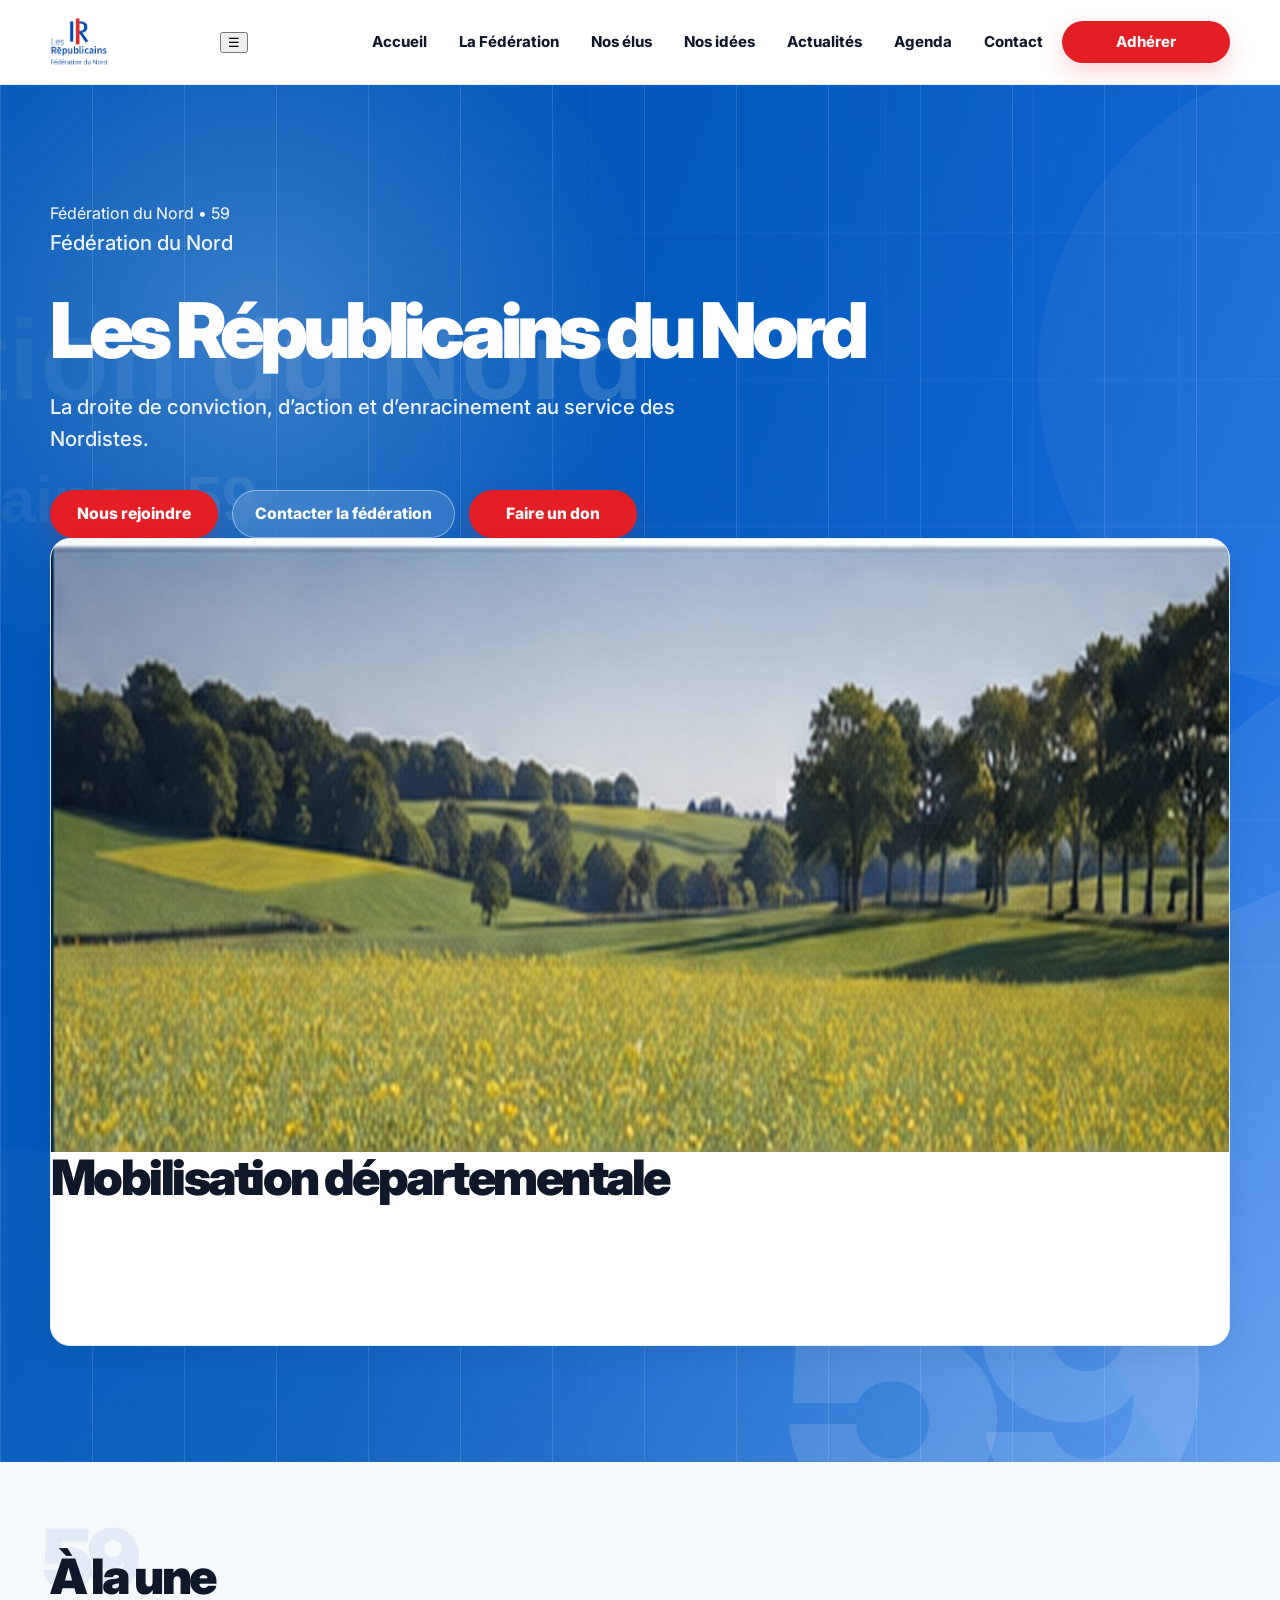
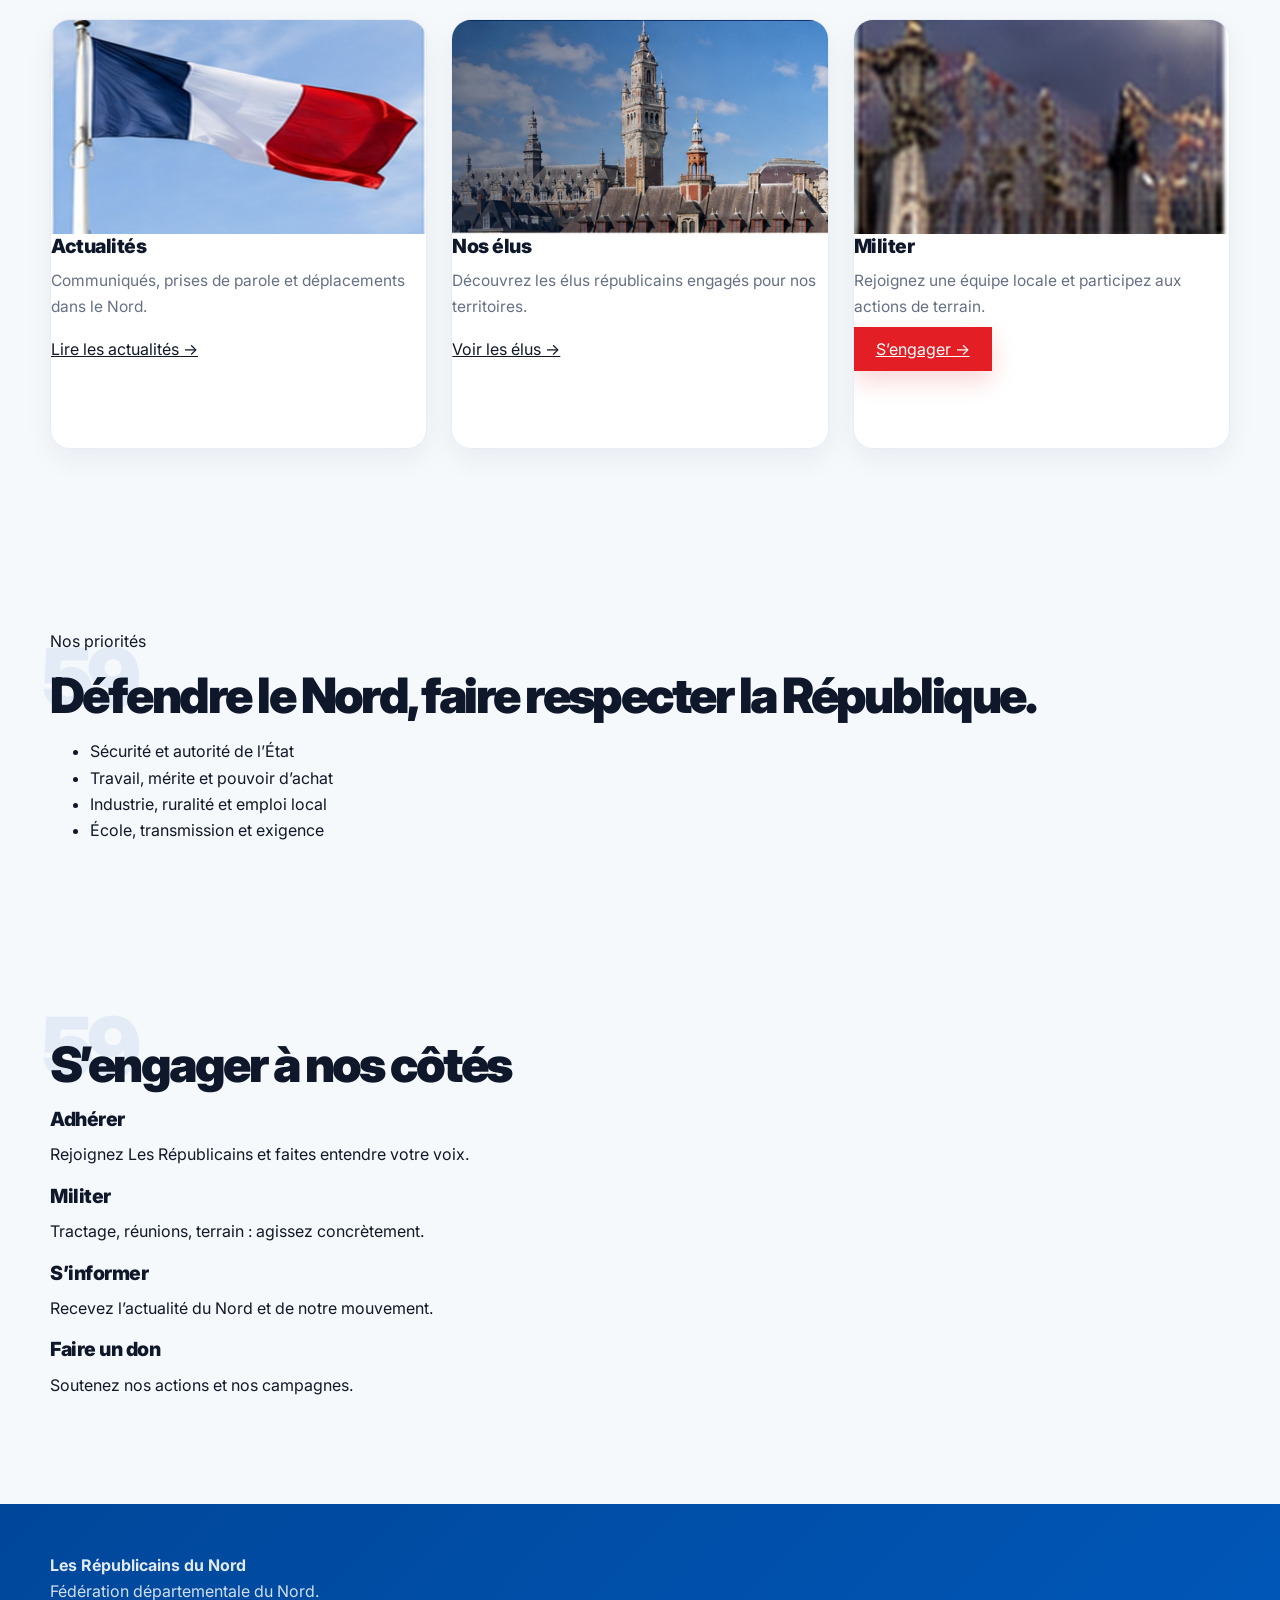
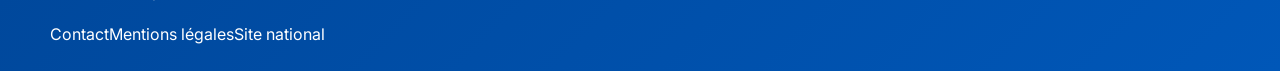
==== commit 36ea3dc3: "Add files via upload" ====
--- a/index.html
+++ b/index.html
@@ -1,4 +1,4 @@
-<!DOCTYPE html><html lang="fr"><head><meta charset="UTF-8"><meta name="viewport" content="width=device-width, initial-scale=1.0"><title>Les Républicains du Nord</title><meta name="description" content="Site de la Fédération du Nord des Républicains : actualités, élus, agenda et engagement militant."><link rel="stylesheet" href="assets/css/style.css"><link rel="icon" href="assets/img/logo-federation-nord.png">    <!-- Version LR national style v3 - bleu lumineux, police Inter, animations fluides -->
+<!DOCTYPE html><html lang="fr"><head><meta charset="UTF-8"><meta name="viewport" content="width=device-width, initial-scale=1.0"><title>Les Républicains du Nord</title><meta name="description" content="Site de la Fédération du Nord des Républicains : actualités, élus, agenda et engagement militant."><link rel="stylesheet" href="assets/css/style.css"><link rel="icon" href="assets/img/logo-federation-nord.png">    <!-- Version v4 harmonisée - cartes, typographies, espacements -->
 </head><body><header class="site-header"><div class="container header-inner"><a class="brand" href="index.html" aria-label="Accueil Les Républicains du Nord"><img class="brand-logo" src="assets/img/logo-federation-nord.png" alt="Les Républicains - Fédération du Nord"></a><button class="menu-toggle" aria-label="Ouvrir le menu">☰</button><nav class="main-nav"><a href="index.html">Accueil</a><a href="federation.html">La Fédération</a><a href="elus.html">Nos élus</a><a href="idees.html">Nos idées</a><a href="actualites.html">Actualités</a><a href="agenda.html">Agenda</a><a href="contact.html">Contact</a><a class="btn btn-small btn-blue" href="adherer.html">Adhérer</a></nav></div></header><main><section class="hero"><div class="container hero-grid">
             <div class=\"hero-badge\">Fédération du Nord • 59</div>
 <div><p class="eyebrow">Fédération du Nord</p><h1>Les Républicains du Nord</h1><p class="lead">La droite de conviction, d’action et d’enracinement au service des Nordistes.</p><div class="actions"><a class="btn btn-blue" href="adherer.html">Nous rejoindre</a><a class="btn btn-outline" href="contact.html">Contacter la fédération</a><a class="btn" href="adherer.html#don">Faire un don</a></div></div><article class="hero-card"><img src="assets/img/photo-territoires.jpg" alt="Territoires du Nord"><h2>Mobilisation départementale</h2><p>Réunions publiques, tractages, formations et actions de terrain : engagez-vous dans votre commune et votre circonscription.</p><a href="agenda.html">Voir l’agenda →</a></article></div></section><section class="section"><div class="container"><h2 class="section-title">À la une</h2><div class="cards three"><article class="card"><div class="card-img-wrap"><img class="card-img" src="assets/img/photo-drapeau.jpg" alt="Drapeau français"></div><div class="card-body"><h3>Actualités</h3><p>Communiqués, prises de parole et déplacements dans le Nord.</p><a href="actualites.html">Lire les actualités →</a></div></article><article class="card"><div class="card-img-wrap"><img class="card-img" src="assets/img/photo-lille-hero.jpg" alt="Lille et ses monuments"></div><div class="card-body"><h3>Nos élus</h3><p>Découvrez les élus républicains engagés pour nos territoires.</p><a href="elus.html">Voir les élus →</a></div></article><article class="card"><div class="card-img-wrap"><img class="card-img" src="assets/img/photo-reunion.jpg" alt="Réunion militante"></div><div class="card-body"><h3>Militer</h3><p>Rejoignez une équipe locale et participez aux actions de terrain.</p><a href="adherer.html">S’engager →</a></div></article></div></div></section><section class="section alt"><div class="container split"><div><p class="eyebrow">Nos priorités</p><h2 class="section-title">Défendre le Nord, faire respecter la République.</h2></div><ul class="priority-list"><li>Sécurité et autorité de l’État</li><li>Travail, mérite et pouvoir d’achat</li><li>Industrie, ruralité et emploi local</li><li>École, transmission et exigence</li></ul></div></section><section class="section engage"><div class="container"><h2 class="section-title">S’engager à nos côtés</h2><div class="engage-grid"><div class="mini-box"><h3>Adhérer</h3><p>Rejoignez Les Républicains et faites entendre votre voix.</p></div><div class="mini-box"><h3>Militer</h3><p>Tractage, réunions, terrain : agissez concrètement.</p></div><div class="mini-box"><h3>S’informer</h3><p>Recevez l’actualité du Nord et de notre mouvement.</p></div><div class="mini-box"><h3>Faire un don</h3><p>Soutenez nos actions et nos campagnes.</p></div></div></div></section></main><footer class="site-footer"><div class="container footer-grid"><div><strong>Les Républicains du Nord</strong><p>Fédération départementale du Nord.</p></div><div><a href="contact.html">Contact</a><a href="mentions-legales.html">Mentions légales</a><a href="https://republicains.fr">Site national</a></div></div></footer><script src="assets/js/main.js"></script></body></html>
--- a/assets/css/style.css
+++ b/assets/css/style.css
@@ -3,21 +3,32 @@
 :root {
     --lr-blue: #0057b8;
     --lr-blue-light: #1e73e8;
-    --lr-blue-soft: #eaf3ff;
     --lr-blue-dark: #00479a;
+    --lr-blue-soft: #edf5ff;
     --lr-red: #e31e24;
     --lr-red-dark: #c9181d;
-    --text: #14213d;
+
+    --text: #111827;
+    --heading: #0f172a;
     --muted: #667085;
     --line: #e5edf7;
     --bg: #f6f9fc;
     --white: #ffffff;
-    --shadow: 0 18px 50px rgba(0, 87, 184, 0.12);
-    --radius: 22px;
+
+    --container: 1180px;
+    --radius-sm: 14px;
+    --radius-md: 20px;
+    --radius-lg: 28px;
+
+    --shadow-soft: 0 10px 28px rgba(15, 23, 42, 0.06);
+    --shadow-blue: 0 18px 46px rgba(0, 87, 184, 0.14);
+
     --ease: cubic-bezier(0.22, 0.61, 0.36, 1);
 }
 
-* {
+*,
+*::before,
+*::after {
     box-sizing: border-box;
 }
 
@@ -28,32 +39,40 @@
 body {
     margin: 0;
     font-family: 'Inter', Arial, Helvetica, sans-serif;
+    font-size: 16px;
+    line-height: 1.65;
     color: var(--text);
     background: var(--bg);
-    line-height: 1.6;
+    text-rendering: optimizeLegibility;
+    -webkit-font-smoothing: antialiased;
 }
 
 img {
+    display: block;
     max-width: 100%;
-    display: block;
 }
 
 a {
     color: inherit;
+}
+
+p {
+    margin: 0 0 1rem;
 }
 
 .container,
 .wrapper,
 .site-container {
-    width: min(1180px, calc(100% - 40px));
+    width: min(var(--container), calc(100% - 40px));
     margin: 0 auto;
 }
 
 .top-bar {
+    padding: 8px 0;
+    color: var(--white);
     background: linear-gradient(90deg, var(--lr-blue), var(--lr-blue-light));
-    color: var(--white);
-    font-size: 0.9rem;
-    padding: 8px 0;
+    font-size: 0.875rem;
+    font-weight: 650;
 }
 
 .header,
@@ -62,7 +81,7 @@
     position: sticky;
     top: 0;
     z-index: 50;
-    background: rgba(255, 255, 255, 0.92);
+    background: rgba(255, 255, 255, 0.94);
     border-bottom: 1px solid var(--line);
     backdrop-filter: blur(16px);
 }
@@ -70,7 +89,7 @@
 .header-inner,
 .navbar,
 .site-header .container {
-    min-height: 82px;
+    min-height: 84px;
     display: flex;
     align-items: center;
     justify-content: space-between;
@@ -83,10 +102,10 @@
     display: inline-flex;
     align-items: center;
     gap: 14px;
-    font-weight: 900;
     color: var(--lr-blue);
     text-decoration: none;
-    letter-spacing: -0.03em;
+    font-weight: 900;
+    letter-spacing: -0.035em;
 }
 
 .logo img,
@@ -101,15 +120,16 @@
 .brand-text {
     display: flex;
     flex-direction: column;
-    line-height: 1.05;
+    line-height: 1.08;
 }
 
 .logo-text small,
 .brand-text small {
+    margin-top: 4px;
     color: var(--muted);
-    font-size: 0.78rem;
-    font-weight: 700;
-    letter-spacing: 0.08em;
+    font-size: 0.74rem;
+    font-weight: 800;
+    letter-spacing: 0.10em;
     text-transform: uppercase;
 }
 
@@ -119,29 +139,30 @@
     display: flex;
     align-items: center;
     justify-content: flex-end;
-    gap: 8px;
+    gap: 6px;
     flex-wrap: wrap;
 }
 
 nav a,
 .main-nav a,
 .navigation a {
-    position: relative;
     display: inline-flex;
     align-items: center;
     justify-content: center;
     min-height: 42px;
     padding: 9px 13px;
-    color: var(--text);
+    color: var(--heading);
     text-decoration: none;
-    font-weight: 700;
-    font-size: 0.95rem;
+    font-size: 0.94rem;
+    font-weight: 750;
+    line-height: 1;
     border-radius: 999px;
     white-space: nowrap;
     transition:
         color 0.28s var(--ease),
         background-color 0.28s var(--ease),
-        transform 0.28s var(--ease);
+        transform 0.28s var(--ease),
+        box-shadow 0.28s var(--ease);
 }
 
 nav a:hover,
@@ -156,60 +177,61 @@
 .btn-primary,
 .nav-cta,
 a[href*='adherer'] {
-    min-width: 164px;
-    padding: 11px 22px !important;
+    min-width: 168px;
+    padding: 12px 22px !important;
     color: var(--white) !important;
     background: var(--lr-red);
-    box-shadow: 0 12px 28px rgba(227, 30, 36, 0.18);
+    box-shadow: 0 10px 24px rgba(227, 30, 36, 0.18);
 }
 
 .menu-cta:hover,
 .btn-primary:hover,
 .nav-cta:hover,
 a[href*='adherer']:hover {
+    color: var(--white) !important;
     background: var(--lr-red-dark) !important;
     transform: translate3d(0, -2px, 0);
-    box-shadow: 0 18px 36px rgba(227, 30, 36, 0.24);
+    box-shadow: 0 16px 32px rgba(227, 30, 36, 0.24);
 }
 
 .hero,
 .hero-section,
 .home-hero {
     position: relative;
+    isolation: isolate;
     overflow: hidden;
-    isolation: isolate;
-    padding: clamp(74px, 9vw, 130px) 0;
+    padding: clamp(78px, 9vw, 128px) 0;
     color: var(--white);
     background:
-        linear-gradient(105deg, rgba(0, 87, 184, 0.96) 0%, rgba(0, 87, 184, 0.86) 43%, rgba(30, 115, 232, 0.62) 100%),
+        linear-gradient(105deg, rgba(0, 87, 184, 0.96) 0%, rgba(0, 87, 184, 0.86) 42%, rgba(30, 115, 232, 0.60) 100%),
         url('../img/lr-nord-hero.svg') center / cover no-repeat;
 }
 
 .hero::before,
-.home-hero::before,
-.hero-section::before {
+.hero-section::before,
+.home-hero::before {
     content: "";
     position: absolute;
     inset: 0;
     z-index: -1;
     background:
-        radial-gradient(circle at 18% 18%, rgba(255, 255, 255, 0.28), transparent 28%),
-        linear-gradient(90deg, rgba(255, 255, 255, 0.14) 0 1px, transparent 1px 100%);
-    background-size: auto, 88px 88px;
+        radial-gradient(circle at 20% 18%, rgba(255, 255, 255, 0.22), transparent 26%),
+        linear-gradient(90deg, rgba(255, 255, 255, 0.13) 0 1px, transparent 1px 100%);
+    background-size: auto, 92px 92px;
 }
 
 .hero::after,
-.home-hero::after,
-.hero-section::after {
+.hero-section::after,
+.home-hero::after {
     content: "59";
     position: absolute;
-    right: clamp(20px, 8vw, 120px);
-    bottom: -88px;
+    right: clamp(18px, 8vw, 120px);
+    bottom: -96px;
     z-index: -1;
-    font-size: clamp(180px, 28vw, 420px);
+    color: rgba(255, 255, 255, 0.12);
+    font-size: clamp(170px, 28vw, 400px);
+    font-weight: 900;
     line-height: 1;
-    font-weight: 900;
-    color: rgba(255, 255, 255, 0.12);
     letter-spacing: -0.08em;
 }
 
@@ -218,34 +240,41 @@
     display: inline-flex;
     align-items: center;
     gap: 8px;
-    margin-bottom: 20px;
-    padding: 8px 14px;
+    margin-bottom: 22px;
+    padding: 8px 15px;
+    color: var(--white);
+    background: rgba(255, 255, 255, 0.16);
+    border: 1px solid rgba(255, 255, 255, 0.24);
     border-radius: 999px;
-    color: var(--white);
-    background: rgba(255, 255, 255, 0.16);
-    border: 1px solid rgba(255, 255, 255, 0.22);
-    font-weight: 800;
+    font-size: 0.86rem;
+    font-weight: 850;
+    letter-spacing: 0.01em;
     backdrop-filter: blur(10px);
 }
 
 .hero h1,
 .home-hero h1,
+.hero-section h1,
 .hero-title {
-    max-width: 880px;
+    max-width: 900px;
     margin: 0 0 22px;
-    font-size: clamp(2.6rem, 6vw, 5.4rem);
+    color: var(--white);
+    font-size: clamp(2.75rem, 6vw, 5.1rem);
     line-height: 0.98;
+    font-weight: 900;
     letter-spacing: -0.065em;
-    font-weight: 900;
 }
 
 .hero p,
 .home-hero p,
+.hero-section p,
 .hero-subtitle {
-    max-width: 680px;
+    max-width: 700px;
     margin: 0 0 34px;
-    font-size: clamp(1.1rem, 2vw, 1.35rem);
     color: rgba(255, 255, 255, 0.92);
+    font-size: clamp(1.05rem, 1.9vw, 1.28rem);
+    line-height: 1.6;
+    font-weight: 500;
 }
 
 .hero-actions,
@@ -264,18 +293,20 @@
     justify-content: center;
     min-height: 48px;
     padding: 13px 22px;
+    border: 1px solid transparent;
     border-radius: 999px;
-    border: 1px solid transparent;
+    font-size: 0.98rem;
     font-weight: 800;
+    line-height: 1;
     text-decoration: none;
     cursor: pointer;
     transform: translate3d(0, 0, 0);
     transition:
-        transform 0.32s var(--ease),
-        box-shadow 0.32s var(--ease),
-        background-color 0.32s var(--ease),
-        border-color 0.32s var(--ease),
-        color 0.32s var(--ease);
+        transform 0.30s var(--ease),
+        box-shadow 0.30s var(--ease),
+        background-color 0.30s var(--ease),
+        border-color 0.30s var(--ease),
+        color 0.30s var(--ease);
 }
 
 .btn:hover,
@@ -287,8 +318,8 @@
 .btn-secondary,
 .btn-outline {
     color: var(--white);
+    background: rgba(255, 255, 255, 0.13);
     border-color: rgba(255, 255, 255, 0.42);
-    background: rgba(255, 255, 255, 0.12);
     backdrop-filter: blur(10px);
 }
 
@@ -299,39 +330,55 @@
 
 section,
 .section {
-    padding: clamp(58px, 7vw, 92px) 0;
+    padding: clamp(58px, 7vw, 90px) 0;
+}
+
+.section-header {
+    max-width: 820px;
+    margin-bottom: 34px;
 }
 
 .section-title,
 h2 {
     position: relative;
-    margin: 0 0 18px;
-    color: var(--text);
-    font-size: clamp(2rem, 4vw, 3.25rem);
-    line-height: 1.05;
-    letter-spacing: -0.05em;
+    margin: 0 0 16px;
+    color: var(--heading);
+    font-size: clamp(2rem, 4vw, 3.05rem);
+    line-height: 1.06;
     font-weight: 900;
+    letter-spacing: -0.052em;
 }
 
 .section-title::before {
     content: "59";
     position: absolute;
     left: -8px;
-    top: -38px;
+    top: -36px;
     z-index: -1;
     color: var(--lr-blue);
     opacity: 0.07;
-    font-size: 5.5rem;
+    font-size: 5.2rem;
     font-weight: 900;
     letter-spacing: -0.08em;
+}
+
+h3 {
+    margin: 0 0 10px;
+    color: var(--heading);
+    font-size: 1.22rem;
+    line-height: 1.26;
+    font-weight: 850;
+    letter-spacing: -0.025em;
 }
 
 .section-lead,
 .lead {
     max-width: 760px;
-    margin: 0 0 34px;
+    margin: 0 0 30px;
     color: var(--muted);
-    font-size: 1.08rem;
+    font-size: 1.06rem;
+    line-height: 1.7;
+    font-weight: 500;
 }
 
 .grid,
@@ -341,6 +388,7 @@
     display: grid;
     grid-template-columns: repeat(3, minmax(0, 1fr));
     gap: 24px;
+    align-items: stretch;
 }
 
 .card,
@@ -350,16 +398,19 @@
 .hero-card,
 .box {
     position: relative;
+    display: flex;
+    flex-direction: column;
+    min-height: 100%;
     overflow: hidden;
     background: var(--white);
     border: 1px solid var(--line);
-    border-radius: var(--radius);
-    box-shadow: 0 8px 24px rgba(20, 33, 61, 0.04);
+    border-radius: var(--radius-md);
+    box-shadow: var(--shadow-soft);
     transform: translate3d(0, 0, 0);
     transition:
-        transform 0.34s var(--ease),
-        box-shadow 0.34s var(--ease),
-        border-color 0.34s var(--ease);
+        transform 0.32s var(--ease),
+        box-shadow 0.32s var(--ease),
+        border-color 0.32s var(--ease);
 }
 
 .card:hover,
@@ -368,87 +419,129 @@
 .info-box:hover,
 .hero-card:hover,
 .box:hover {
-    transform: translate3d(0, -7px, 0);
-    border-color: rgba(0, 87, 184, 0.25);
-    box-shadow: var(--shadow);
+    transform: translate3d(0, -6px, 0);
+    border-color: rgba(0, 87, 184, 0.24);
+    box-shadow: var(--shadow-blue);
 }
 
 .card img,
 .news-card img,
-.event-card img {
+.event-card img,
+.card-image,
+.news-image,
+.event-image {
     width: 100%;
-    height: 220px;
+    height: 214px;
     object-fit: cover;
-    transition: transform 0.58s var(--ease);
+    aspect-ratio: 16 / 9;
+    flex: 0 0 auto;
+    transition: transform 0.52s var(--ease);
 }
 
 .card:hover img,
 .news-card:hover img,
 .event-card:hover img {
-    transform: scale(1.045);
+    transform: scale(1.035);
+}
+
+.card-content,
+.news-content,
+.event-content,
+.box-content,
+.info-box {
+    padding: 24px;
 }
 
 .card-content,
 .news-content,
 .event-content,
 .box-content {
-    padding: 24px;
-}
-
-.card h3,
-.news-card h3,
-.event-card h3,
-.info-box h3 {
-    margin: 0 0 10px;
-    color: var(--text);
-    font-size: 1.25rem;
-    line-height: 1.22;
-    letter-spacing: -0.02em;
+    display: flex;
+    flex: 1;
+    flex-direction: column;
 }
 
 .card p,
 .news-card p,
 .event-card p,
-.info-box p {
-    margin: 0;
+.info-box p,
+.box p {
     color: var(--muted);
+    font-size: 0.97rem;
+    line-height: 1.65;
+}
+
+.card .btn,
+.news-card .btn,
+.event-card .btn,
+.card a:last-child,
+.news-card a:last-child,
+.event-card a:last-child {
+    margin-top: auto;
 }
 
 .kicker,
 .category,
-.tag {
+.tag,
+.meta {
     display: inline-flex;
+    align-items: center;
     margin-bottom: 12px;
     color: var(--lr-blue);
-    font-size: 0.78rem;
+    font-size: 0.76rem;
     font-weight: 900;
+    line-height: 1.2;
     letter-spacing: 0.08em;
     text-transform: uppercase;
+}
+
+.info-box,
+.box:not(.card) {
+    min-height: 220px;
+}
+
+.event-card {
+    min-height: 300px;
+}
+
+.news-card,
+.card {
+    min-height: 430px;
+}
+
+.hero-card {
+    min-height: 260px;
 }
 
 .cta-section,
 .join-section,
 .adherer-block {
+    width: min(var(--container), calc(100% - 40px));
+    margin: 54px auto;
+    padding: clamp(38px, 6vw, 70px);
     color: var(--white);
     background:
+        radial-gradient(circle at 82% 20%, rgba(255, 255, 255, 0.22), transparent 26%),
         linear-gradient(135deg, var(--lr-blue), var(--lr-blue-light));
-    border-radius: 32px;
-    margin: 54px auto;
-    padding: clamp(36px, 6vw, 72px);
+    border-radius: var(--radius-lg);
     box-shadow: 0 24px 60px rgba(0, 87, 184, 0.20);
 }
 
 .cta-section h2,
 .join-section h2,
-.adherer-block h2 {
+.adherer-block h2,
+.cta-section p,
+.join-section p,
+.adherer-block p {
     color: var(--white);
 }
 
 footer,
 .site-footer {
+    padding: 48px 0 24px;
     color: rgba(255, 255, 255, 0.88);
-    background: linear-gradient(135deg, var(--lr-blue-dark), var(--lr-blue));
-    padding: 48px 0 24px;
+    background:
+        linear-gradient(135deg, var(--lr-blue-dark), var(--lr-blue));
 }
 
 footer a,
@@ -457,7 +550,65 @@
     text-decoration: none;
 }
 
-@media (max-width: 920px) {
+footer p,
+.site-footer p {
+    color: rgba(255, 255, 255, 0.82);
+}
+
+/* Harmonisation forcée des anciennes classes éventuelles */
+.feature-card,
+.elected-card,
+.idea-card,
+.contact-card,
+.agenda-item,
+.article-card {
+    display: flex;
+    flex-direction: column;
+    min-height: 100%;
+    border-radius: var(--radius-md);
+}
+
+.feature-card,
+.elected-card,
+.idea-card,
+.contact-card,
+.agenda-item,
+.article-card {
+    transition:
+        transform 0.32s var(--ease),
+        box-shadow 0.32s var(--ease),
+        border-color 0.32s var(--ease);
+}
+
+.feature-card:hover,
+.elected-card:hover,
+.idea-card:hover,
+.contact-card:hover,
+.agenda-item:hover,
+.article-card:hover {
+    transform: translate3d(0, -6px, 0);
+    box-shadow: var(--shadow-blue);
+}
+
+@media (max-width: 1020px) {
+    .grid,
+    .cards,
+    .news-grid,
+    .events-grid {
+        grid-template-columns: repeat(2, minmax(0, 1fr));
+    }
+
+    .news-card,
+    .card {
+        min-height: 400px;
+    }
+}
+
+@media (max-width: 760px) {
+    body {
+        font-size: 15px;
+    }
+
     .header-inner,
     .navbar,
     .site-header .container {
@@ -471,21 +622,13 @@
     .main-nav,
     .navigation {
         justify-content: flex-start;
-    }
-
-    .grid,
-    .cards,
-    .news-grid,
-    .events-grid {
-        grid-template-columns: repeat(2, minmax(0, 1fr));
-    }
-}
-
-@media (max-width: 640px) {
-    .container,
-    .wrapper,
-    .site-container {
-        width: min(100% - 28px, 1180px);
+        gap: 6px;
+    }
+
+    .hero,
+    .hero-section,
+    .home-hero {
+        padding: 70px 0 86px;
     }
 
     .grid,
@@ -495,10 +638,21 @@
         grid-template-columns: 1fr;
     }
 
-    nav a,
-    .main-nav a,
-    .navigation a {
-        padding: 9px 11px;
+    .card img,
+    .news-card img,
+    .event-card img,
+    .card-image,
+    .news-image,
+    .event-image {
+        height: 210px;
+    }
+
+    .news-card,
+    .card,
+    .event-card,
+    .info-box,
+    .box {
+        min-height: auto;
     }
 
     .menu-cta,
@@ -507,6 +661,29 @@
     a[href*='adherer'] {
         width: 100%;
         min-width: 100%;
+    }
+}
+
+@media (max-width: 520px) {
+    .container,
+    .wrapper,
+    .site-container,
+    .cta-section,
+    .join-section,
+    .adherer-block {
+        width: min(100% - 28px, var(--container));
+    }
+
+    .hero-actions,
+    .actions,
+    .cta-row {
+        flex-direction: column;
+    }
+
+    .btn,
+    .button,
+    .cta {
+        width: 100%;
     }
 }
 
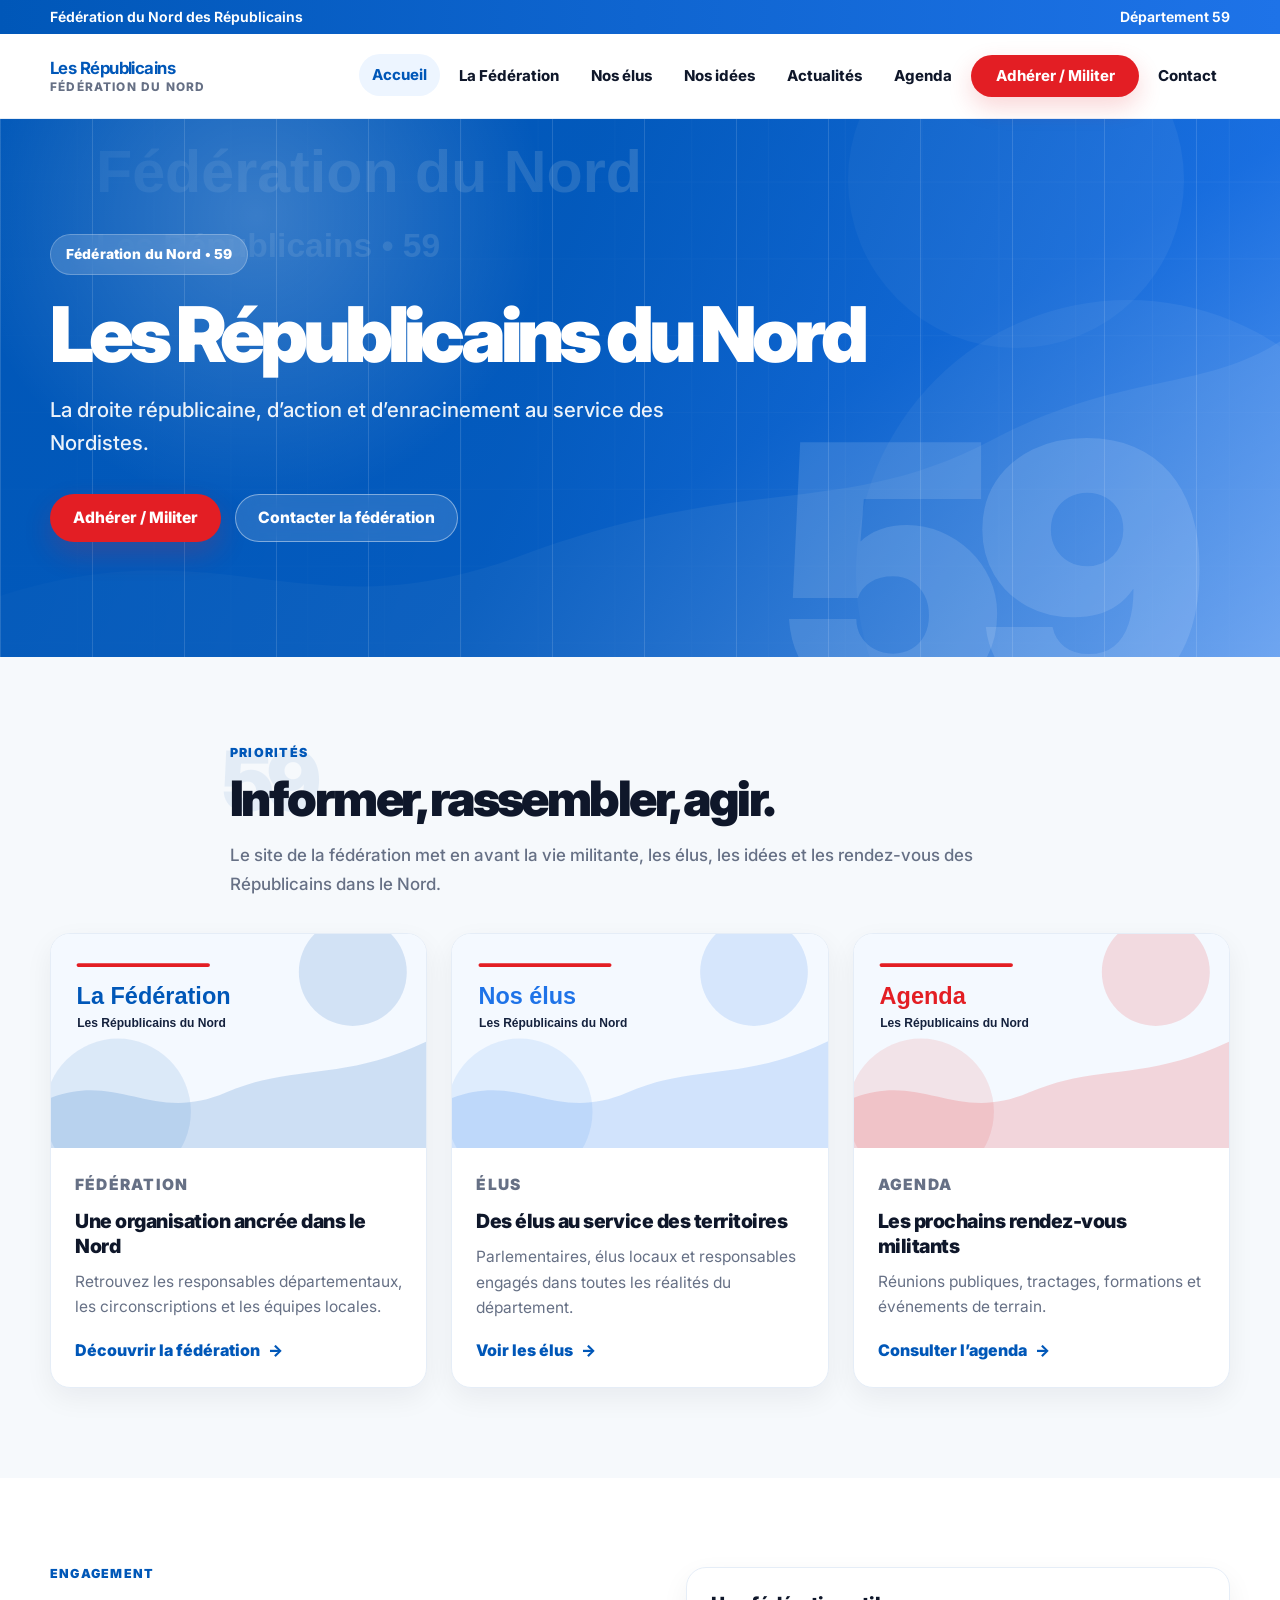
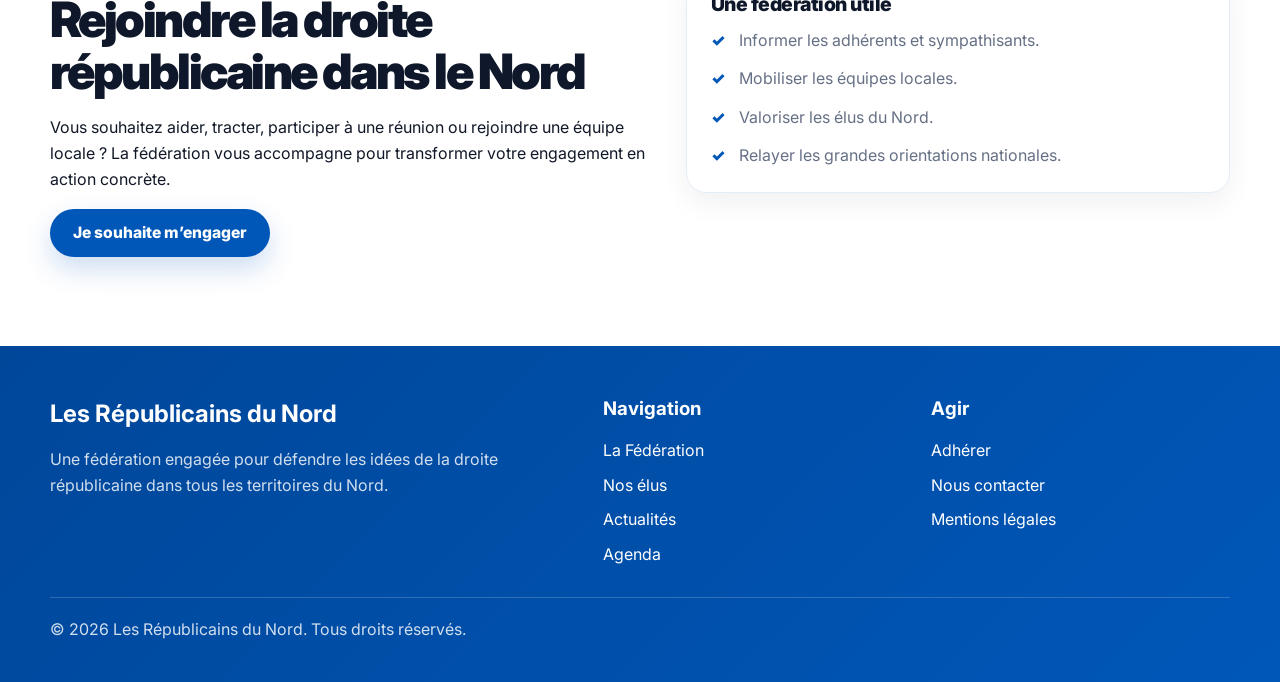
==== commit 06b25ebd: "Add files via upload" ====
--- a/index.html
+++ b/index.html
@@ -1,4 +1,163 @@
-<!DOCTYPE html><html lang="fr"><head><meta charset="UTF-8"><meta name="viewport" content="width=device-width, initial-scale=1.0"><title>Les Républicains du Nord</title><meta name="description" content="Site de la Fédération du Nord des Républicains : actualités, élus, agenda et engagement militant."><link rel="stylesheet" href="assets/css/style.css"><link rel="icon" href="assets/img/logo-federation-nord.png">    <!-- Version v4 harmonisée - cartes, typographies, espacements -->
-</head><body><header class="site-header"><div class="container header-inner"><a class="brand" href="index.html" aria-label="Accueil Les Républicains du Nord"><img class="brand-logo" src="assets/img/logo-federation-nord.png" alt="Les Républicains - Fédération du Nord"></a><button class="menu-toggle" aria-label="Ouvrir le menu">☰</button><nav class="main-nav"><a href="index.html">Accueil</a><a href="federation.html">La Fédération</a><a href="elus.html">Nos élus</a><a href="idees.html">Nos idées</a><a href="actualites.html">Actualités</a><a href="agenda.html">Agenda</a><a href="contact.html">Contact</a><a class="btn btn-small btn-blue" href="adherer.html">Adhérer</a></nav></div></header><main><section class="hero"><div class="container hero-grid">
-            <div class=\"hero-badge\">Fédération du Nord • 59</div>
-<div><p class="eyebrow">Fédération du Nord</p><h1>Les Républicains du Nord</h1><p class="lead">La droite de conviction, d’action et d’enracinement au service des Nordistes.</p><div class="actions"><a class="btn btn-blue" href="adherer.html">Nous rejoindre</a><a class="btn btn-outline" href="contact.html">Contacter la fédération</a><a class="btn" href="adherer.html#don">Faire un don</a></div></div><article class="hero-card"><img src="assets/img/photo-territoires.jpg" alt="Territoires du Nord"><h2>Mobilisation départementale</h2><p>Réunions publiques, tractages, formations et actions de terrain : engagez-vous dans votre commune et votre circonscription.</p><a href="agenda.html">Voir l’agenda →</a></article></div></section><section class="section"><div class="container"><h2 class="section-title">À la une</h2><div class="cards three"><article class="card"><div class="card-img-wrap"><img class="card-img" src="assets/img/photo-drapeau.jpg" alt="Drapeau français"></div><div class="card-body"><h3>Actualités</h3><p>Communiqués, prises de parole et déplacements dans le Nord.</p><a href="actualites.html">Lire les actualités →</a></div></article><article class="card"><div class="card-img-wrap"><img class="card-img" src="assets/img/photo-lille-hero.jpg" alt="Lille et ses monuments"></div><div class="card-body"><h3>Nos élus</h3><p>Découvrez les élus républicains engagés pour nos territoires.</p><a href="elus.html">Voir les élus →</a></div></article><article class="card"><div class="card-img-wrap"><img class="card-img" src="assets/img/photo-reunion.jpg" alt="Réunion militante"></div><div class="card-body"><h3>Militer</h3><p>Rejoignez une équipe locale et participez aux actions de terrain.</p><a href="adherer.html">S’engager →</a></div></article></div></div></section><section class="section alt"><div class="container split"><div><p class="eyebrow">Nos priorités</p><h2 class="section-title">Défendre le Nord, faire respecter la République.</h2></div><ul class="priority-list"><li>Sécurité et autorité de l’État</li><li>Travail, mérite et pouvoir d’achat</li><li>Industrie, ruralité et emploi local</li><li>École, transmission et exigence</li></ul></div></section><section class="section engage"><div class="container"><h2 class="section-title">S’engager à nos côtés</h2><div class="engage-grid"><div class="mini-box"><h3>Adhérer</h3><p>Rejoignez Les Républicains et faites entendre votre voix.</p></div><div class="mini-box"><h3>Militer</h3><p>Tractage, réunions, terrain : agissez concrètement.</p></div><div class="mini-box"><h3>S’informer</h3><p>Recevez l’actualité du Nord et de notre mouvement.</p></div><div class="mini-box"><h3>Faire un don</h3><p>Soutenez nos actions et nos campagnes.</p></div></div></div></section></main><footer class="site-footer"><div class="container footer-grid"><div><strong>Les Républicains du Nord</strong><p>Fédération départementale du Nord.</p></div><div><a href="contact.html">Contact</a><a href="mentions-legales.html">Mentions légales</a><a href="https://republicains.fr">Site national</a></div></div></footer><script src="assets/js/main.js"></script></body></html>+<!DOCTYPE html>
+<html lang="fr">
+<head>
+    <meta charset="UTF-8">
+    <meta name="viewport" content="width=device-width, initial-scale=1.0">
+    <title>Accueil | Les Républicains du Nord</title>
+    <meta name="description" content="Site de la Fédération du Nord des Républicains : actualités, élus, agenda, idées et engagement militant.">
+    <link rel="stylesheet" href="assets/css/style.css">
+</head>
+<body>
+    <a class="skip-link" href="#contenu">Aller au contenu</a>
+
+    <header class="site-header">
+        <div class="topbar">
+            <div class="container topbar__inner">
+                <span>Fédération du Nord des Républicains</span>
+                <span>Département 59</span>
+            </div>
+        </div>
+
+        <div class="container header__inner">
+            <a class="brand" href="index.html" aria-label="Retour à l'accueil">
+                <img src="assets/img/logo-lr-nord.png" alt="Les Républicains - Fédération du Nord" onerror="this.style.display='none'">
+                <span class="brand__text">
+                    <strong>Les Républicains</strong>
+                    <small>Fédération du Nord</small>
+                </span>
+            </a>
+
+            <button class="nav-toggle" type="button" aria-expanded="false" aria-controls="navigation-principale">
+                <span>Menu</span>
+            </button>
+
+            <nav class="nav" id="navigation-principale" aria-label="Navigation principale">
+                    <a class="is-active" href="index.html">Accueil</a>
+                    <a href="federation.html">La Fédération</a>
+                    <a href="elus.html">Nos élus</a>
+                    <a href="idees.html">Nos idées</a>
+                    <a href="actualites.html">Actualités</a>
+                    <a href="agenda.html">Agenda</a>
+                    <a class="nav__cta" href="adherer.html">Adhérer / Militer</a>
+                    <a href="contact.html">Contact</a>
+            </nav>
+        </div>
+    </header>
+
+    <main id="contenu">
+        <section class="hero">
+            <div class="container hero__inner">
+                <p class="hero__badge">Fédération du Nord • 59</p>
+                <h1>Les Républicains du Nord</h1>
+                <p class="hero__lead">La droite républicaine, d’action et d’enracinement au service des Nordistes.</p>
+
+                <div class="hero__actions">
+                    <a class="btn btn--red" href="adherer.html">Adhérer / Militer</a>
+                    <a class="btn btn--ghost" href="contact.html">Contacter la fédération</a>
+                </div>
+            </div>
+        </section>
+
+        <section class="section">
+            <div class="container section__header">
+                <p class="eyebrow">Priorités</p>
+                <h2>Informer, rassembler, agir.</h2>
+                <p class="section__lead">
+                    Le site de la fédération met en avant la vie militante, les élus, les idées et les rendez-vous des Républicains dans le Nord.
+                </p>
+            </div>
+
+            <div class="container card-grid">
+                <article class="card">
+                    <img src="assets/img/illustration-federation.svg" alt="">
+                    <div class="card__body">
+                        <p class="card__meta">Fédération</p>
+                        <h3>Une organisation ancrée dans le Nord</h3>
+                        <p>Retrouvez les responsables départementaux, les circonscriptions et les équipes locales.</p>
+                        <a class="text-link" href="federation.html">Découvrir la fédération</a>
+                    </div>
+                </article>
+
+                <article class="card">
+                    <img src="assets/img/illustration-elus.svg" alt="">
+                    <div class="card__body">
+                        <p class="card__meta">Élus</p>
+                        <h3>Des élus au service des territoires</h3>
+                        <p>Parlementaires, élus locaux et responsables engagés dans toutes les réalités du département.</p>
+                        <a class="text-link" href="elus.html">Voir les élus</a>
+                    </div>
+                </article>
+
+                <article class="card">
+                    <img src="assets/img/illustration-agenda.svg" alt="">
+                    <div class="card__body">
+                        <p class="card__meta">Agenda</p>
+                        <h3>Les prochains rendez-vous militants</h3>
+                        <p>Réunions publiques, tractages, formations et événements de terrain.</p>
+                        <a class="text-link" href="agenda.html">Consulter l’agenda</a>
+                    </div>
+                </article>
+            </div>
+        </section>
+
+        <section class="section section--white">
+            <div class="container split">
+                <div>
+                    <p class="eyebrow">Engagement</p>
+                    <h2>Rejoindre la droite républicaine dans le Nord</h2>
+                    <p>
+                        Vous souhaitez aider, tracter, participer à une réunion ou rejoindre une équipe locale ?
+                        La fédération vous accompagne pour transformer votre engagement en action concrète.
+                    </p>
+                    <a class="btn btn--blue" href="adherer.html">Je souhaite m’engager</a>
+                </div>
+
+                <div class="feature-box">
+                    <h3>Une fédération utile</h3>
+                    <ul class="check-list">
+                        <li>Informer les adhérents et sympathisants.</li>
+                        <li>Mobiliser les équipes locales.</li>
+                        <li>Valoriser les élus du Nord.</li>
+                        <li>Relayer les grandes orientations nationales.</li>
+                    </ul>
+                </div>
+            </div>
+        </section>
+
+    </main>
+
+    <footer class="site-footer">
+        <div class="container footer__grid">
+            <div>
+                <h2>Les Républicains du Nord</h2>
+                <p>Une fédération engagée pour défendre les idées de la droite républicaine dans tous les territoires du Nord.</p>
+            </div>
+
+            <div>
+                <h3>Navigation</h3>
+                <ul class="footer__links">
+                    <li><a href="federation.html">La Fédération</a></li>
+                    <li><a href="elus.html">Nos élus</a></li>
+                    <li><a href="actualites.html">Actualités</a></li>
+                    <li><a href="agenda.html">Agenda</a></li>
+                </ul>
+            </div>
+
+            <div>
+                <h3>Agir</h3>
+                <ul class="footer__links">
+                    <li><a href="adherer.html">Adhérer</a></li>
+                    <li><a href="contact.html">Nous contacter</a></li>
+                    <li><a href="mentions-legales.html">Mentions légales</a></li>
+                </ul>
+            </div>
+        </div>
+
+        <div class="container footer__bottom">
+            <p>© 2026 Les Républicains du Nord. Tous droits réservés.</p>
+        </div>
+    </footer>
+
+    <script src="assets/js/main.js"></script>
+</body>
+</html>
--- a/assets/css/style.css
+++ b/assets/css/style.css
@@ -1,30 +1,44 @@
 @import url('https://fonts.googleapis.com/css2?family=Inter:wght@400;500;600;700;800;900&display=swap');
 
+/* ==========================================================================
+   Les Républicains du Nord
+   Refonte code source v6
+   ========================================================================== */
+
+/* 1. Variables
+   ========================================================================== */
+
 :root {
-    --lr-blue: #0057b8;
-    --lr-blue-light: #1e73e8;
-    --lr-blue-dark: #00479a;
-    --lr-blue-soft: #edf5ff;
-    --lr-red: #e31e24;
-    --lr-red-dark: #c9181d;
-
-    --text: #111827;
-    --heading: #0f172a;
-    --muted: #667085;
-    --line: #e5edf7;
-    --bg: #f6f9fc;
-    --white: #ffffff;
-
-    --container: 1180px;
+    --color-blue: #0057b8;
+    --color-blue-light: #1e73e8;
+    --color-blue-dark: #00479a;
+    --color-blue-soft: #edf5ff;
+
+    --color-red: #e31e24;
+    --color-red-dark: #c9181d;
+
+    --color-text: #111827;
+    --color-heading: #0f172a;
+    --color-muted: #667085;
+    --color-line: #e5edf7;
+    --color-bg: #f6f9fc;
+    --color-white: #ffffff;
+
+    --container-width: 1180px;
+
     --radius-sm: 14px;
     --radius-md: 20px;
-    --radius-lg: 28px;
+    --radius-lg: 30px;
 
     --shadow-soft: 0 10px 28px rgba(15, 23, 42, 0.06);
     --shadow-blue: 0 18px 46px rgba(0, 87, 184, 0.14);
 
-    --ease: cubic-bezier(0.22, 0.61, 0.36, 1);
-}
+    --transition-fast: 0.24s cubic-bezier(0.22, 0.61, 0.36, 1);
+    --transition-normal: 0.32s cubic-bezier(0.22, 0.61, 0.36, 1);
+}
+
+/* 2. Reset et base
+   ========================================================================== */
 
 *,
 *::before,
@@ -38,11 +52,11 @@
 
 body {
     margin: 0;
+    color: var(--color-text);
+    background: var(--color-bg);
     font-family: 'Inter', Arial, Helvetica, sans-serif;
     font-size: 16px;
     line-height: 1.65;
-    color: var(--text);
-    background: var(--bg);
     text-rendering: optimizeLegibility;
     -webkit-font-smoothing: antialiased;
 }
@@ -60,35 +74,71 @@
     margin: 0 0 1rem;
 }
 
-.container,
-.wrapper,
-.site-container {
-    width: min(var(--container), calc(100% - 40px));
+ul {
+    margin: 0;
+    padding: 0;
+}
+
+li {
+    list-style: none;
+}
+
+/* 3. Helpers
+   ========================================================================== */
+
+.container {
+    width: min(var(--container-width), calc(100% - 40px));
     margin: 0 auto;
 }
 
-.top-bar {
-    padding: 8px 0;
-    color: var(--white);
-    background: linear-gradient(90deg, var(--lr-blue), var(--lr-blue-light));
-    font-size: 0.875rem;
-    font-weight: 650;
-}
-
-.header,
-.site-header,
-.main-header {
+.narrow {
+    max-width: 860px;
+}
+
+.skip-link {
+    position: absolute;
+    left: 16px;
+    top: -60px;
+    z-index: 999;
+    padding: 10px 14px;
+    color: var(--color-white);
+    background: var(--color-blue);
+    border-radius: 10px;
+    transition: top var(--transition-fast);
+}
+
+.skip-link:focus {
+    top: 16px;
+}
+
+/* 4. Header
+   ========================================================================== */
+
+.site-header {
     position: sticky;
     top: 0;
     z-index: 50;
     background: rgba(255, 255, 255, 0.94);
-    border-bottom: 1px solid var(--line);
+    border-bottom: 1px solid var(--color-line);
     backdrop-filter: blur(16px);
 }
 
-.header-inner,
-.navbar,
-.site-header .container {
+.topbar {
+    color: var(--color-white);
+    background: linear-gradient(90deg, var(--color-blue), var(--color-blue-light));
+    font-size: 0.875rem;
+    font-weight: 650;
+}
+
+.topbar__inner {
+    min-height: 34px;
+    display: flex;
+    align-items: center;
+    justify-content: space-between;
+    gap: 16px;
+}
+
+.header__inner {
     min-height: 84px;
     display: flex;
     align-items: center;
@@ -96,46 +146,42 @@
     gap: 28px;
 }
 
-.logo,
-.brand,
-.site-logo {
+.brand {
     display: inline-flex;
     align-items: center;
     gap: 14px;
-    color: var(--lr-blue);
+    color: var(--color-blue);
     text-decoration: none;
     font-weight: 900;
     letter-spacing: -0.035em;
 }
 
-.logo img,
-.brand img,
-.site-logo img {
+.brand img {
     width: auto;
     max-height: 58px;
     object-fit: contain;
 }
 
-.logo-text,
-.brand-text {
+.brand__text {
     display: flex;
     flex-direction: column;
     line-height: 1.08;
 }
 
-.logo-text small,
-.brand-text small {
+.brand__text strong {
+    font-size: 1.05rem;
+}
+
+.brand__text small {
     margin-top: 4px;
-    color: var(--muted);
+    color: var(--color-muted);
     font-size: 0.74rem;
     font-weight: 800;
     letter-spacing: 0.10em;
     text-transform: uppercase;
 }
 
-nav,
-.main-nav,
-.navigation {
+.nav {
     display: flex;
     align-items: center;
     justify-content: flex-end;
@@ -143,15 +189,13 @@
     flex-wrap: wrap;
 }
 
-nav a,
-.main-nav a,
-.navigation a {
+.nav a {
     display: inline-flex;
     align-items: center;
     justify-content: center;
     min-height: 42px;
     padding: 9px 13px;
-    color: var(--heading);
+    color: var(--color-heading);
     text-decoration: none;
     font-size: 0.94rem;
     font-weight: 750;
@@ -159,57 +203,67 @@
     border-radius: 999px;
     white-space: nowrap;
     transition:
-        color 0.28s var(--ease),
-        background-color 0.28s var(--ease),
-        transform 0.28s var(--ease),
-        box-shadow 0.28s var(--ease);
-}
-
-nav a:hover,
-.main-nav a:hover,
-.navigation a:hover {
-    color: var(--lr-blue);
-    background: var(--lr-blue-soft);
+        color var(--transition-fast),
+        background-color var(--transition-fast),
+        transform var(--transition-fast),
+        box-shadow var(--transition-fast);
+}
+
+.nav a:hover,
+.nav a.is-active {
+    color: var(--color-blue);
+    background: var(--color-blue-soft);
     transform: translate3d(0, -1px, 0);
 }
 
-.menu-cta,
-.btn-primary,
-.nav-cta,
-a[href*='adherer'] {
+.nav a.nav__cta {
     min-width: 168px;
-    padding: 12px 22px !important;
-    color: var(--white) !important;
-    background: var(--lr-red);
+    padding: 12px 22px;
+    color: var(--color-white);
+    background: var(--color-red);
     box-shadow: 0 10px 24px rgba(227, 30, 36, 0.18);
 }
 
-.menu-cta:hover,
-.btn-primary:hover,
-.nav-cta:hover,
-a[href*='adherer']:hover {
-    color: var(--white) !important;
-    background: var(--lr-red-dark) !important;
+.nav a.nav__cta:hover,
+.nav a.nav__cta.is-active {
+    color: var(--color-white);
+    background: var(--color-red-dark);
     transform: translate3d(0, -2px, 0);
     box-shadow: 0 16px 32px rgba(227, 30, 36, 0.24);
 }
 
-.hero,
-.hero-section,
-.home-hero {
+.nav-toggle {
+    display: none;
+    padding: 10px 14px;
+    color: var(--color-blue);
+    background: var(--color-blue-soft);
+    border: 1px solid var(--color-line);
+    border-radius: 999px;
+    font: inherit;
+    font-weight: 800;
+    cursor: pointer;
+}
+
+/* 5. Hero
+   ========================================================================== */
+
+.hero {
     position: relative;
     isolation: isolate;
     overflow: hidden;
     padding: clamp(78px, 9vw, 128px) 0;
-    color: var(--white);
+    color: var(--color-white);
     background:
-        linear-gradient(105deg, rgba(0, 87, 184, 0.96) 0%, rgba(0, 87, 184, 0.86) 42%, rgba(30, 115, 232, 0.60) 100%),
+        linear-gradient(
+            105deg,
+            rgba(0, 87, 184, 0.96) 0%,
+            rgba(0, 87, 184, 0.86) 42%,
+            rgba(30, 115, 232, 0.60) 100%
+        ),
         url('../img/lr-nord-hero.svg') center / cover no-repeat;
 }
 
-.hero::before,
-.hero-section::before,
-.home-hero::before {
+.hero::before {
     content: "";
     position: absolute;
     inset: 0;
@@ -220,9 +274,7 @@
     background-size: auto, 92px 92px;
 }
 
-.hero::after,
-.hero-section::after,
-.home-hero::after {
+.hero::after {
     content: "59";
     position: absolute;
     right: clamp(18px, 8vw, 120px);
@@ -235,14 +287,18 @@
     letter-spacing: -0.08em;
 }
 
-.hero-badge,
-.badge {
+.hero__inner {
+    max-width: 940px;
+    margin-left: max(20px, calc((100vw - var(--container-width)) / 2));
+}
+
+.hero__badge {
     display: inline-flex;
     align-items: center;
     gap: 8px;
     margin-bottom: 22px;
     padding: 8px 15px;
-    color: var(--white);
+    color: var(--color-white);
     background: rgba(255, 255, 255, 0.16);
     border: 1px solid rgba(255, 255, 255, 0.24);
     border-radius: 999px;
@@ -252,23 +308,17 @@
     backdrop-filter: blur(10px);
 }
 
-.hero h1,
-.home-hero h1,
-.hero-section h1,
-.hero-title {
+.hero h1 {
     max-width: 900px;
     margin: 0 0 22px;
-    color: var(--white);
+    color: var(--color-white);
     font-size: clamp(2.75rem, 6vw, 5.1rem);
     line-height: 0.98;
     font-weight: 900;
     letter-spacing: -0.065em;
 }
 
-.hero p,
-.home-hero p,
-.hero-section p,
-.hero-subtitle {
+.hero__lead {
     max-width: 700px;
     margin: 0 0 34px;
     color: rgba(255, 255, 255, 0.92);
@@ -277,17 +327,16 @@
     font-weight: 500;
 }
 
-.hero-actions,
-.actions,
-.cta-row {
+.hero__actions {
     display: flex;
     flex-wrap: wrap;
     gap: 14px;
 }
 
-.btn,
-.button,
-.cta {
+/* 6. Boutons et liens
+   ========================================================================== */
+
+.btn {
     display: inline-flex;
     align-items: center;
     justify-content: center;
@@ -302,89 +351,132 @@
     cursor: pointer;
     transform: translate3d(0, 0, 0);
     transition:
-        transform 0.30s var(--ease),
-        box-shadow 0.30s var(--ease),
-        background-color 0.30s var(--ease),
-        border-color 0.30s var(--ease),
-        color 0.30s var(--ease);
-}
-
-.btn:hover,
-.button:hover,
-.cta:hover {
+        transform var(--transition-normal),
+        box-shadow var(--transition-normal),
+        background-color var(--transition-normal),
+        border-color var(--transition-normal),
+        color var(--transition-normal);
+}
+
+.btn:hover {
     transform: translate3d(0, -3px, 0);
 }
 
-.btn-secondary,
-.btn-outline {
-    color: var(--white);
+.btn--red {
+    color: var(--color-white);
+    background: var(--color-red);
+    box-shadow: 0 12px 28px rgba(227, 30, 36, 0.20);
+}
+
+.btn--red:hover {
+    background: var(--color-red-dark);
+}
+
+.btn--blue {
+    color: var(--color-white);
+    background: var(--color-blue);
+    box-shadow: 0 12px 28px rgba(0, 87, 184, 0.20);
+}
+
+.btn--blue:hover {
+    background: var(--color-blue-dark);
+}
+
+.btn--ghost {
+    color: var(--color-white);
     background: rgba(255, 255, 255, 0.13);
     border-color: rgba(255, 255, 255, 0.42);
     backdrop-filter: blur(10px);
 }
 
-.btn-secondary:hover,
-.btn-outline:hover {
+.btn--ghost:hover {
     background: rgba(255, 255, 255, 0.22);
 }
 
-section,
+.text-link {
+    display: inline-flex;
+    align-items: center;
+    margin-top: auto;
+    color: var(--color-blue);
+    font-weight: 850;
+    text-decoration: none;
+}
+
+.text-link::after {
+    content: "→";
+    margin-left: 8px;
+    transition: transform var(--transition-fast);
+}
+
+.text-link:hover::after {
+    transform: translateX(4px);
+}
+
+/* 7. Sections
+   ========================================================================== */
+
 .section {
     padding: clamp(58px, 7vw, 90px) 0;
 }
 
-.section-header {
+.section--white {
+    background: var(--color-white);
+}
+
+.section__header {
     max-width: 820px;
     margin-bottom: 34px;
 }
 
-.section-title,
-h2 {
+.eyebrow {
+    margin: 0 0 12px;
+    color: var(--color-blue);
+    font-size: 0.78rem;
+    font-weight: 900;
+    line-height: 1.2;
+    letter-spacing: 0.10em;
+    text-transform: uppercase;
+}
+
+.section h2,
+.section__header h2 {
     position: relative;
     margin: 0 0 16px;
-    color: var(--heading);
+    color: var(--color-heading);
     font-size: clamp(2rem, 4vw, 3.05rem);
     line-height: 1.06;
     font-weight: 900;
     letter-spacing: -0.052em;
 }
 
-.section-title::before {
+.section h2::before,
+.section__header h2::before {
     content: "59";
     position: absolute;
     left: -8px;
     top: -36px;
     z-index: -1;
-    color: var(--lr-blue);
+    color: var(--color-blue);
     opacity: 0.07;
     font-size: 5.2rem;
     font-weight: 900;
     letter-spacing: -0.08em;
 }
 
-h3 {
-    margin: 0 0 10px;
-    color: var(--heading);
-    font-size: 1.22rem;
-    line-height: 1.26;
-    font-weight: 850;
-    letter-spacing: -0.025em;
-}
-
-.section-lead,
-.lead {
+.section__lead {
     max-width: 760px;
-    margin: 0 0 30px;
-    color: var(--muted);
+    margin: 0;
+    color: var(--color-muted);
     font-size: 1.06rem;
     line-height: 1.7;
     font-weight: 500;
 }
 
-.grid,
-.cards,
-.news-grid,
-.events-grid {
+/* 8. Grilles et cartes
+   ========================================================================== */
+
+.card-grid,
+.ideas-grid {
     display: grid;
     grid-template-columns: repeat(3, minmax(0, 1fr));
     gap: 24px;
@@ -392,102 +484,68 @@
 }
 
 .card,
-.news-card,
-.event-card,
-.info-box,
-.hero-card,
-.box {
+.info-card,
+.profile-card,
+.idea-card,
+.feature-box,
+.agenda-item {
     position: relative;
     display: flex;
     flex-direction: column;
+    overflow: hidden;
     min-height: 100%;
-    overflow: hidden;
-    background: var(--white);
-    border: 1px solid var(--line);
+    background: var(--color-white);
+    border: 1px solid var(--color-line);
     border-radius: var(--radius-md);
     box-shadow: var(--shadow-soft);
     transform: translate3d(0, 0, 0);
     transition:
-        transform 0.32s var(--ease),
-        box-shadow 0.32s var(--ease),
-        border-color 0.32s var(--ease);
+        transform var(--transition-normal),
+        box-shadow var(--transition-normal),
+        border-color var(--transition-normal);
 }
 
 .card:hover,
-.news-card:hover,
-.event-card:hover,
-.info-box:hover,
-.hero-card:hover,
-.box:hover {
+.info-card:hover,
+.profile-card:hover,
+.idea-card:hover,
+.feature-box:hover,
+.agenda-item:hover {
     transform: translate3d(0, -6px, 0);
     border-color: rgba(0, 87, 184, 0.24);
     box-shadow: var(--shadow-blue);
 }
 
-.card img,
-.news-card img,
-.event-card img,
-.card-image,
-.news-image,
-.event-image {
+.card img {
     width: 100%;
     height: 214px;
     object-fit: cover;
     aspect-ratio: 16 / 9;
     flex: 0 0 auto;
-    transition: transform 0.52s var(--ease);
-}
-
-.card:hover img,
-.news-card:hover img,
-.event-card:hover img {
+    transition: transform 0.52s var(--transition-normal);
+}
+
+.card:hover img {
     transform: scale(1.035);
 }
 
-.card-content,
-.news-content,
-.event-content,
-.box-content,
-.info-box {
+.card__body,
+.info-card,
+.profile-card__body,
+.idea-card,
+.feature-box {
     padding: 24px;
 }
 
-.card-content,
-.news-content,
-.event-content,
-.box-content {
+.card__body {
     display: flex;
     flex: 1;
     flex-direction: column;
 }
 
-.card p,
-.news-card p,
-.event-card p,
-.info-box p,
-.box p {
-    color: var(--muted);
-    font-size: 0.97rem;
-    line-height: 1.65;
-}
-
-.card .btn,
-.news-card .btn,
-.event-card .btn,
-.card a:last-child,
-.news-card a:last-child,
-.event-card a:last-child {
-    margin-top: auto;
-}
-
-.kicker,
-.category,
-.tag,
-.meta {
-    display: inline-flex;
-    align-items: center;
-    margin-bottom: 12px;
-    color: var(--lr-blue);
+.card__meta {
+    margin: 0 0 12px;
+    color: var(--color-blue);
     font-size: 0.76rem;
     font-weight: 900;
     line-height: 1.2;
@@ -495,194 +553,337 @@
     text-transform: uppercase;
 }
 
-.info-box,
-.box:not(.card) {
-    min-height: 220px;
-}
-
-.event-card {
-    min-height: 300px;
-}
-
-.news-card,
+.card h3,
+.info-card h3,
+.profile-card h3,
+.idea-card h3,
+.feature-box h3,
+.agenda-item h3 {
+    margin: 0 0 10px;
+    color: var(--color-heading);
+    font-size: 1.22rem;
+    line-height: 1.26;
+    font-weight: 850;
+    letter-spacing: -0.025em;
+}
+
+.card p,
+.info-card p,
+.profile-card p,
+.idea-card p,
+.feature-box p,
+.agenda-item p {
+    color: var(--color-muted);
+    font-size: 0.97rem;
+    line-height: 1.65;
+}
+
 .card {
     min-height: 430px;
 }
 
-.hero-card {
-    min-height: 260px;
-}
-
-.cta-section,
-.join-section,
-.adherer-block {
-    width: min(var(--container), calc(100% - 40px));
-    margin: 54px auto;
-    padding: clamp(38px, 6vw, 70px);
-    color: var(--white);
-    background:
-        radial-gradient(circle at 82% 20%, rgba(255, 255, 255, 0.22), transparent 26%),
-        linear-gradient(135deg, var(--lr-blue), var(--lr-blue-light));
-    border-radius: var(--radius-lg);
-    box-shadow: 0 24px 60px rgba(0, 87, 184, 0.20);
-}
-
-.cta-section h2,
-.join-section h2,
-.adherer-block h2,
-.cta-section p,
-.join-section p,
-.adherer-block p {
-    color: var(--white);
-}
-
-footer,
+.info-card,
+.idea-card,
+.feature-box {
+    min-height: 220px;
+}
+
+.profile-card {
+    min-height: 320px;
+}
+
+.profile-card__photo {
+    display: grid;
+    min-height: 150px;
+    place-items: center;
+    color: var(--color-white);
+    background: linear-gradient(135deg, var(--color-blue), var(--color-blue-light));
+    font-size: 3.5rem;
+    font-weight: 900;
+    letter-spacing: -0.08em;
+}
+
+.split {
+    display: grid;
+    grid-template-columns: minmax(0, 1.05fr) minmax(320px, 0.95fr);
+    gap: 34px;
+    align-items: start;
+}
+
+.check-list {
+    display: grid;
+    gap: 12px;
+}
+
+.check-list li {
+    position: relative;
+    padding-left: 28px;
+    color: var(--color-muted);
+}
+
+.check-list li::before {
+    content: "✓";
+    position: absolute;
+    left: 0;
+    top: 0;
+    color: var(--color-blue);
+    font-weight: 900;
+}
+
+.territory-grid {
+    display: grid;
+    grid-template-columns: repeat(3, minmax(0, 1fr));
+    gap: 16px;
+}
+
+.territory-grid div {
+    padding: 18px 20px;
+    color: var(--color-blue);
+    background: var(--color-blue-soft);
+    border: 1px solid var(--color-line);
+    border-radius: var(--radius-sm);
+    font-weight: 850;
+}
+
+.agenda-list {
+    display: grid;
+    gap: 18px;
+}
+
+.agenda-item {
+    min-height: 138px;
+    flex-direction: row;
+    align-items: stretch;
+}
+
+.agenda-item__date {
+    display: grid;
+    min-width: 112px;
+    place-items: center;
+    color: var(--color-white);
+    background: linear-gradient(135deg, var(--color-blue), var(--color-blue-light));
+    text-align: center;
+}
+
+.agenda-item__date strong {
+    display: block;
+    font-size: 2.25rem;
+    line-height: 1;
+    font-weight: 900;
+}
+
+.agenda-item__date span {
+    font-weight: 850;
+    text-transform: uppercase;
+}
+
+.agenda-item__content {
+    padding: 24px;
+}
+
+.contact-form {
+    display: grid;
+    gap: 12px;
+    padding: 26px;
+    background: var(--color-white);
+    border: 1px solid var(--color-line);
+    border-radius: var(--radius-md);
+    box-shadow: var(--shadow-soft);
+}
+
+.contact-form label {
+    color: var(--color-heading);
+    font-size: 0.9rem;
+    font-weight: 800;
+}
+
+.contact-form input,
+.contact-form textarea {
+    width: 100%;
+    padding: 13px 14px;
+    color: var(--color-text);
+    background: #fbfdff;
+    border: 1px solid var(--color-line);
+    border-radius: 12px;
+    font: inherit;
+}
+
+.contact-form input:focus,
+.contact-form textarea:focus {
+    outline: 3px solid rgba(0, 87, 184, 0.14);
+    border-color: var(--color-blue);
+}
+
+.contact-details {
+    margin-top: 24px;
+    padding: 22px;
+    background: var(--color-white);
+    border: 1px solid var(--color-line);
+    border-radius: var(--radius-md);
+}
+
+.legal-content {
+    display: grid;
+    gap: 22px;
+    padding: 28px;
+    background: var(--color-white);
+    border: 1px solid var(--color-line);
+    border-radius: var(--radius-md);
+}
+
+/* 9. Footer
+   ========================================================================== */
+
 .site-footer {
     padding: 48px 0 24px;
     color: rgba(255, 255, 255, 0.88);
-    background:
-        linear-gradient(135deg, var(--lr-blue-dark), var(--lr-blue));
-}
-
-footer a,
-.site-footer a {
-    color: var(--white);
-    text-decoration: none;
-}
-
-footer p,
+    background: linear-gradient(135deg, var(--color-blue-dark), var(--color-blue));
+}
+
+.footer__grid {
+    display: grid;
+    grid-template-columns: 1.4fr 0.8fr 0.8fr;
+    gap: 30px;
+}
+
+.site-footer h2,
+.site-footer h3 {
+    margin: 0 0 12px;
+    color: var(--color-white);
+}
+
 .site-footer p {
     color: rgba(255, 255, 255, 0.82);
 }
 
-/* Harmonisation forcée des anciennes classes éventuelles */
-.feature-card,
-.elected-card,
-.idea-card,
-.contact-card,
-.agenda-item,
-.article-card {
-    display: flex;
-    flex-direction: column;
-    min-height: 100%;
-    border-radius: var(--radius-md);
-}
-
-.feature-card,
-.elected-card,
-.idea-card,
-.contact-card,
-.agenda-item,
-.article-card {
-    transition:
-        transform 0.32s var(--ease),
-        box-shadow 0.32s var(--ease),
-        border-color 0.32s var(--ease);
-}
-
-.feature-card:hover,
-.elected-card:hover,
-.idea-card:hover,
-.contact-card:hover,
-.agenda-item:hover,
-.article-card:hover {
-    transform: translate3d(0, -6px, 0);
-    box-shadow: var(--shadow-blue);
-}
+.footer__links {
+    display: grid;
+    gap: 8px;
+}
+
+.footer__links a {
+    color: var(--color-white);
+    text-decoration: none;
+}
+
+.footer__links a:hover {
+    text-decoration: underline;
+}
+
+.footer__bottom {
+    margin-top: 30px;
+    padding-top: 18px;
+    border-top: 1px solid rgba(255, 255, 255, 0.18);
+}
+
+/* 10. Responsive
+   ========================================================================== */
 
 @media (max-width: 1020px) {
-    .grid,
-    .cards,
-    .news-grid,
-    .events-grid {
+    .card-grid,
+    .ideas-grid,
+    .territory-grid {
         grid-template-columns: repeat(2, minmax(0, 1fr));
     }
 
-    .news-card,
+    .split {
+        grid-template-columns: 1fr;
+    }
+
     .card {
         min-height: 400px;
     }
 }
 
-@media (max-width: 760px) {
+@media (max-width: 780px) {
     body {
         font-size: 15px;
     }
 
-    .header-inner,
-    .navbar,
-    .site-header .container {
+    .topbar__inner {
+        align-items: flex-start;
+        flex-direction: column;
+        padding: 8px 0;
+        gap: 2px;
+    }
+
+    .header__inner {
         min-height: auto;
         padding: 16px 0;
-        align-items: flex-start;
+        align-items: stretch;
         flex-direction: column;
     }
 
-    nav,
-    .main-nav,
-    .navigation {
+    .nav-toggle {
+        display: inline-flex;
+        align-self: flex-start;
+    }
+
+    .nav {
+        display: none;
+        flex-direction: column;
+        align-items: stretch;
+        gap: 8px;
+    }
+
+    .nav.is-open {
+        display: flex;
+    }
+
+    .nav a,
+    .nav a.nav__cta {
+        width: 100%;
         justify-content: flex-start;
-        gap: 6px;
-    }
-
-    .hero,
-    .hero-section,
-    .home-hero {
+        min-width: 100%;
+    }
+
+    .hero {
         padding: 70px 0 86px;
     }
 
-    .grid,
-    .cards,
-    .news-grid,
-    .events-grid {
+    .hero__inner {
+        width: min(var(--container-width), calc(100% - 40px));
+        margin: 0 auto;
+    }
+
+    .card-grid,
+    .ideas-grid,
+    .territory-grid,
+    .footer__grid {
         grid-template-columns: 1fr;
     }
 
-    .card img,
-    .news-card img,
-    .event-card img,
-    .card-image,
-    .news-image,
-    .event-image {
+    .card img {
         height: 210px;
     }
 
-    .news-card,
     .card,
-    .event-card,
-    .info-box,
-    .box {
+    .info-card,
+    .profile-card,
+    .idea-card,
+    .feature-box {
         min-height: auto;
     }
 
-    .menu-cta,
-    .btn-primary,
-    .nav-cta,
-    a[href*='adherer'] {
-        width: 100%;
-        min-width: 100%;
+    .agenda-item {
+        flex-direction: column;
+    }
+
+    .agenda-item__date {
+        min-height: 88px;
     }
 }
 
 @media (max-width: 520px) {
-    .container,
-    .wrapper,
-    .site-container,
-    .cta-section,
-    .join-section,
-    .adherer-block {
-        width: min(100% - 28px, var(--container));
-    }
-
-    .hero-actions,
-    .actions,
-    .cta-row {
+    .container {
+        width: min(100% - 28px, var(--container-width));
+    }
+
+    .hero__actions {
         flex-direction: column;
     }
 
-    .btn,
-    .button,
-    .cta {
+    .btn {
         width: 100%;
     }
 }
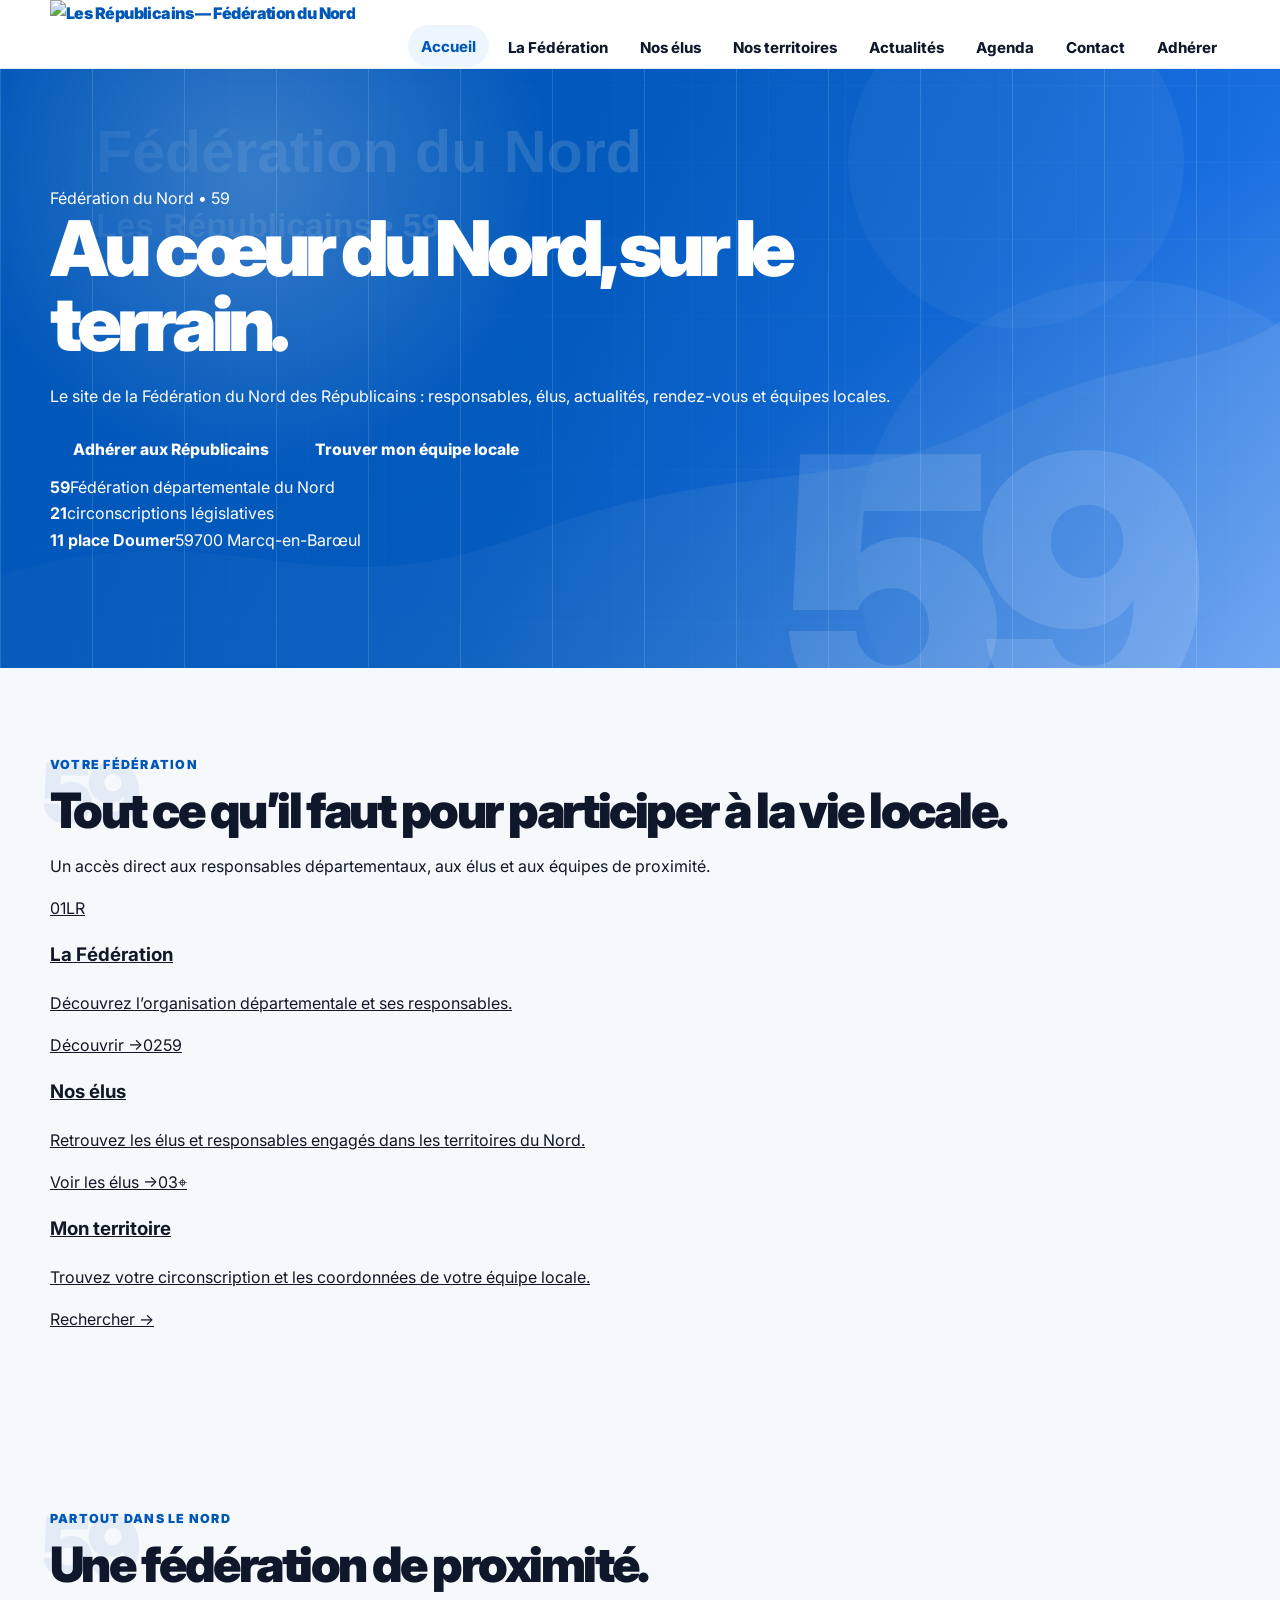
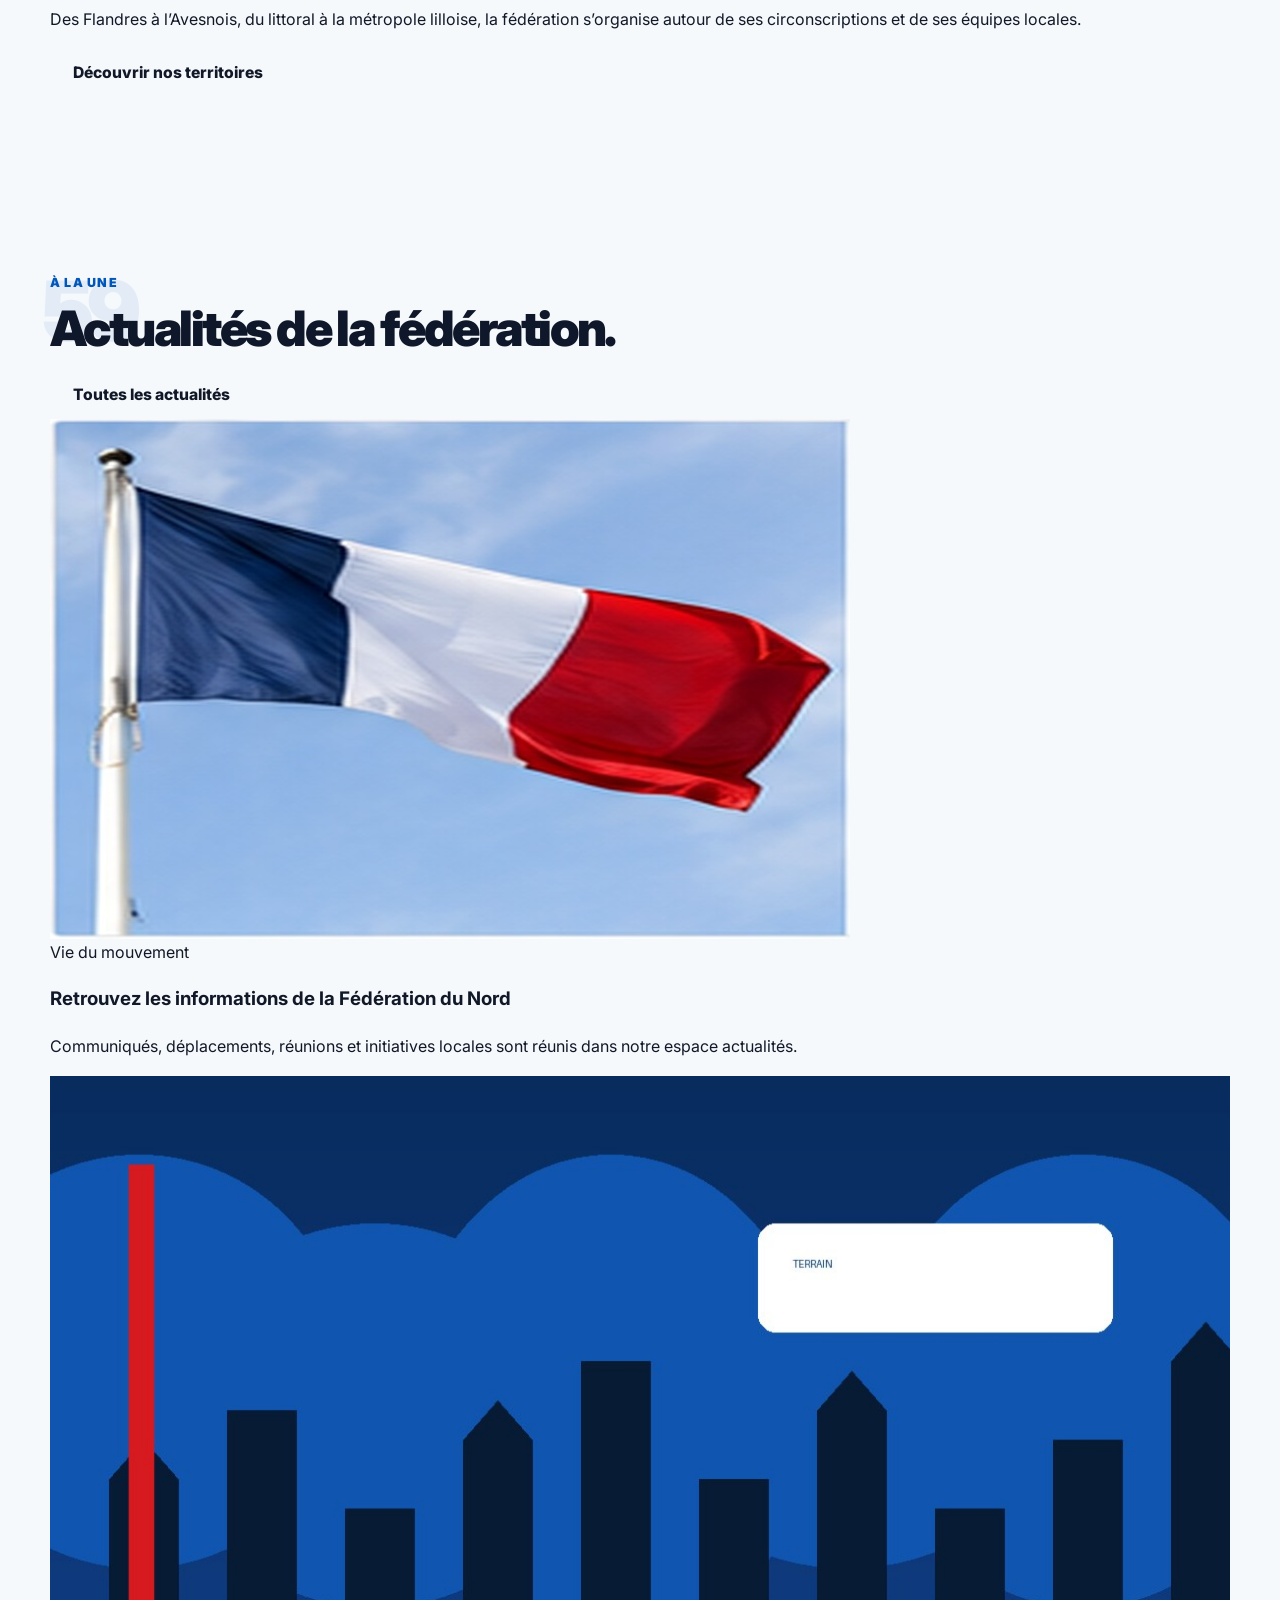
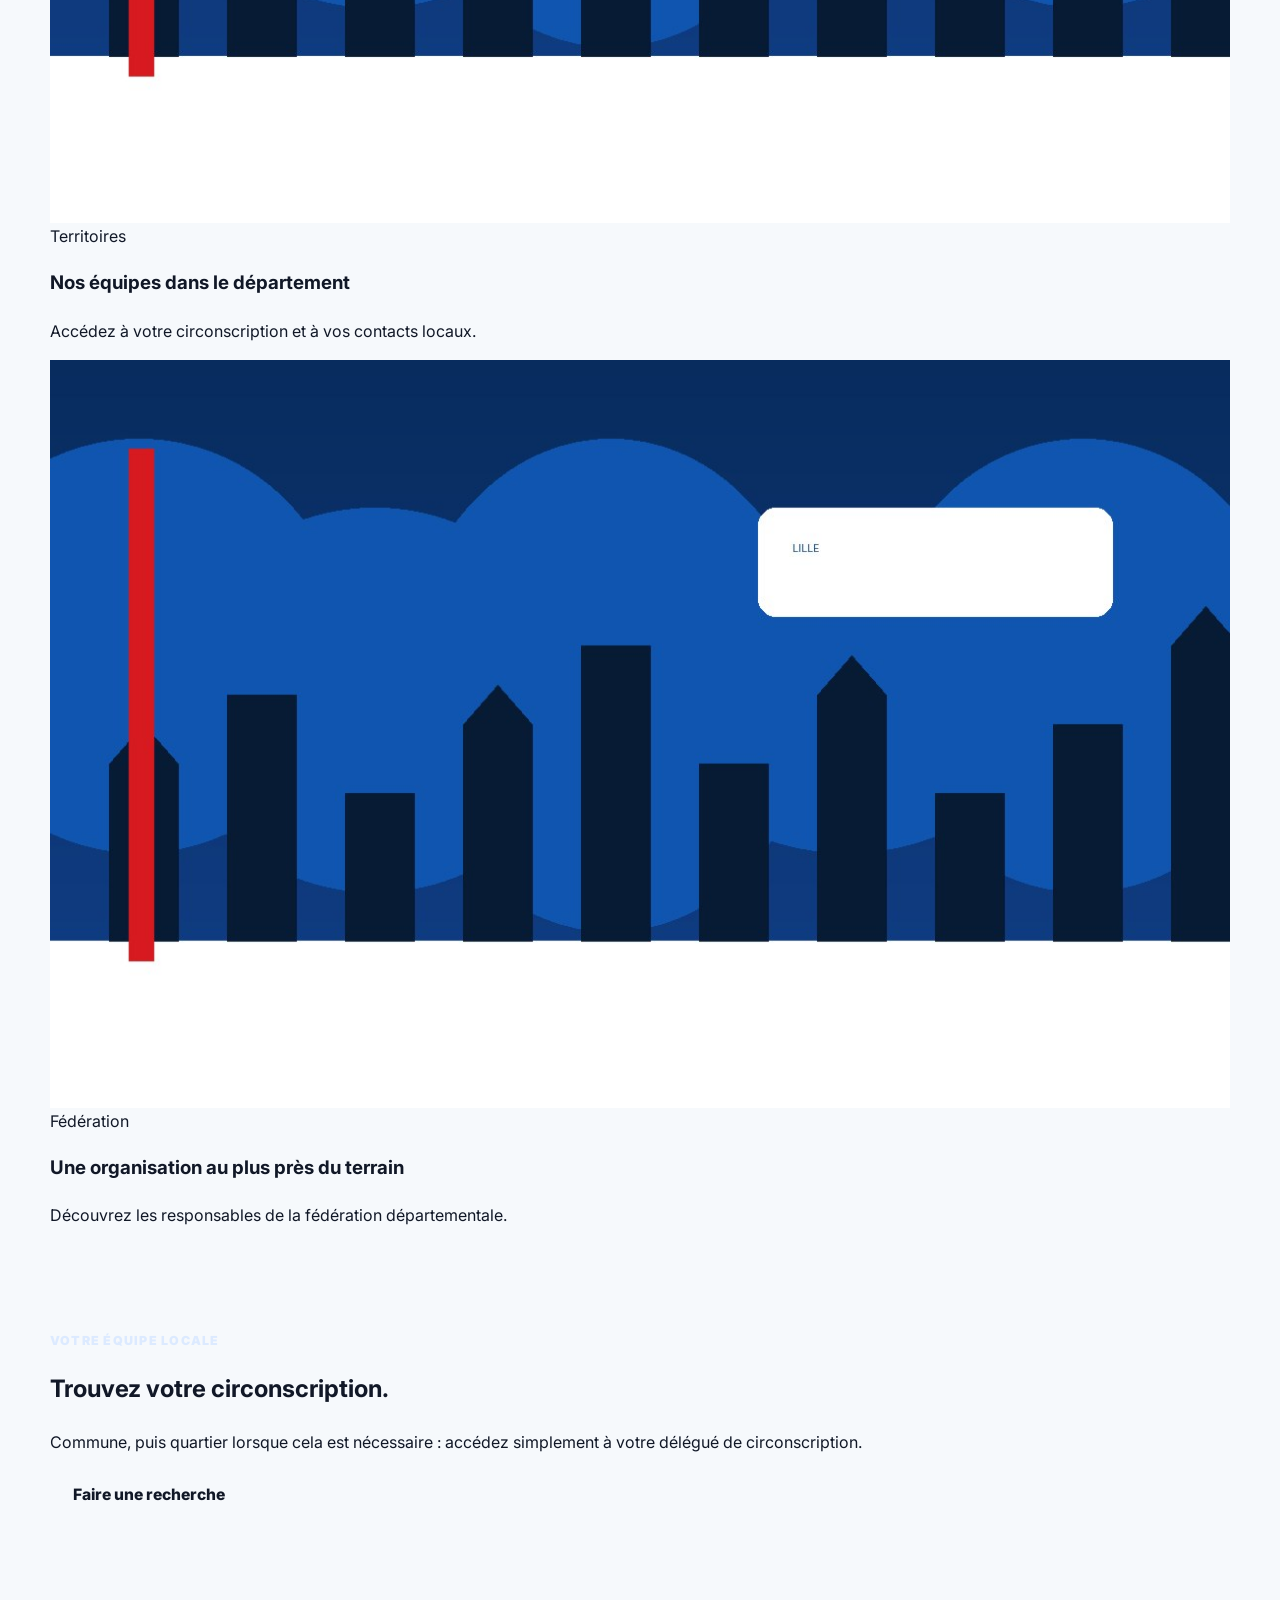
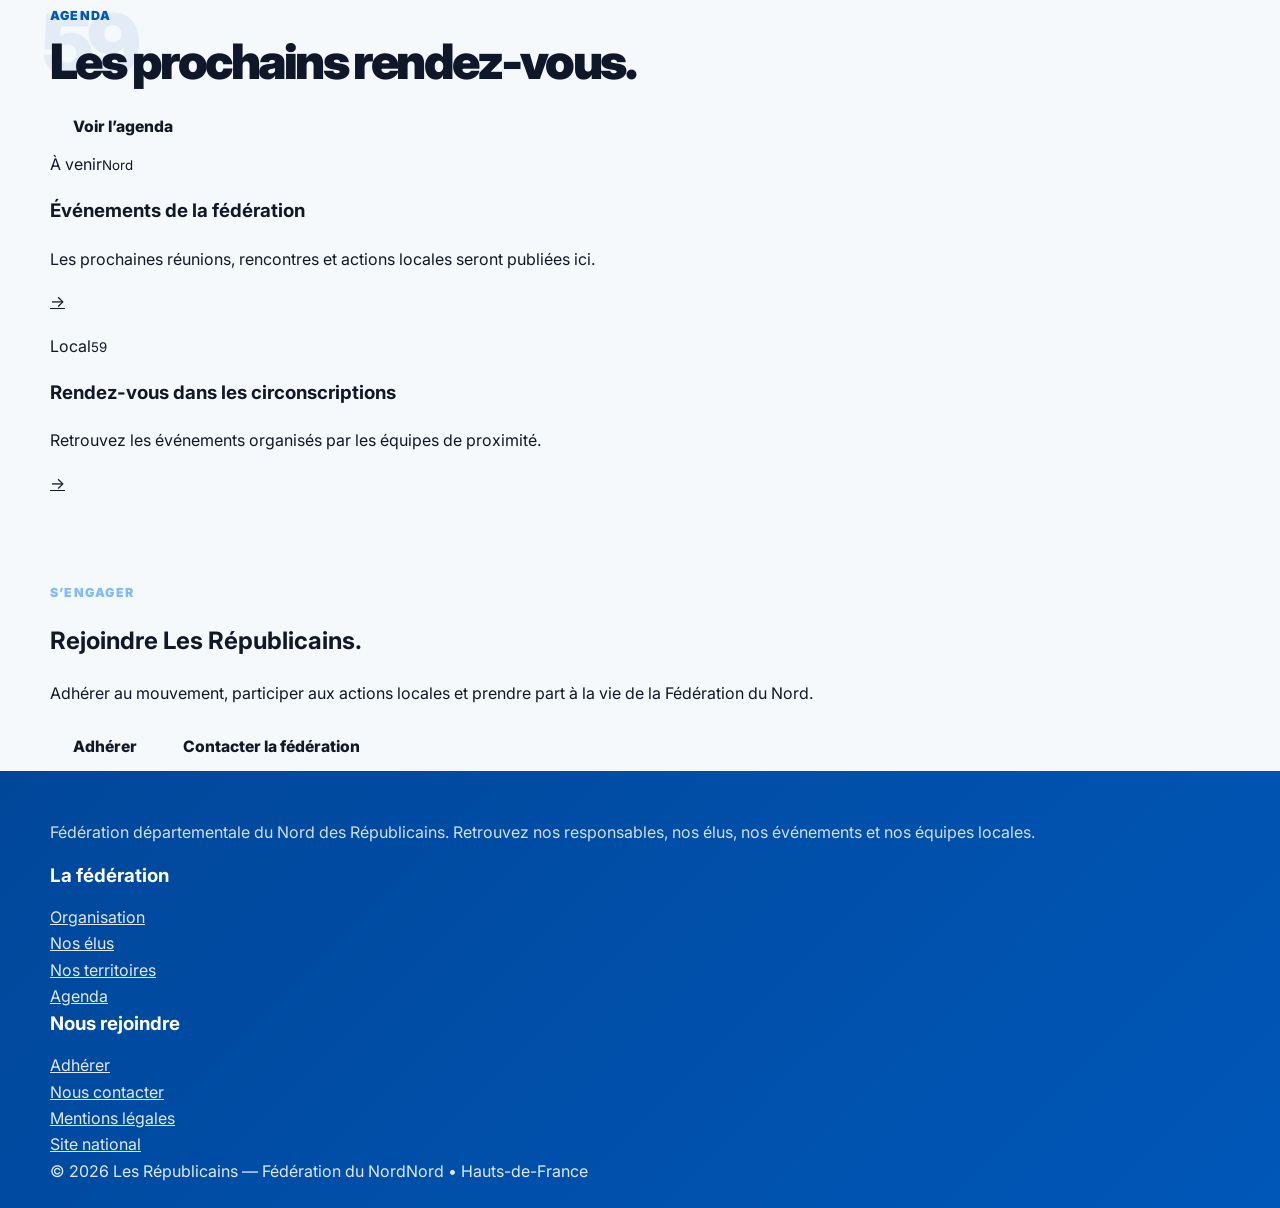
==== commit 94df65ca: "Add files via upload" ====
--- a/index.html
+++ b/index.html
@@ -1,163 +1,28 @@
-<!DOCTYPE html>
+<!doctype html>
 <html lang="fr">
 <head>
-    <meta charset="UTF-8">
-    <meta name="viewport" content="width=device-width, initial-scale=1.0">
-    <title>Accueil | Les Républicains du Nord</title>
-    <meta name="description" content="Site de la Fédération du Nord des Républicains : actualités, élus, agenda, idées et engagement militant.">
-    <link rel="stylesheet" href="assets/css/style.css">
+  <meta charset="utf-8">
+  <meta name="viewport" content="width=device-width, initial-scale=1">
+  <title>Accueil | Les Républicains du Nord</title>
+  <meta name="description" content="Fédération du Nord des Républicains">
+  <link rel="stylesheet" href="assets/css/style.css">
 </head>
 <body>
-    <a class="skip-link" href="#contenu">Aller au contenu</a>
-
-    <header class="site-header">
-        <div class="topbar">
-            <div class="container topbar__inner">
-                <span>Fédération du Nord des Républicains</span>
-                <span>Département 59</span>
-            </div>
-        </div>
-
-        <div class="container header__inner">
-            <a class="brand" href="index.html" aria-label="Retour à l'accueil">
-                <img src="assets/img/logo-lr-nord.png" alt="Les Républicains - Fédération du Nord" onerror="this.style.display='none'">
-                <span class="brand__text">
-                    <strong>Les Républicains</strong>
-                    <small>Fédération du Nord</small>
-                </span>
-            </a>
-
-            <button class="nav-toggle" type="button" aria-expanded="false" aria-controls="navigation-principale">
-                <span>Menu</span>
-            </button>
-
-            <nav class="nav" id="navigation-principale" aria-label="Navigation principale">
-                    <a class="is-active" href="index.html">Accueil</a>
-                    <a href="federation.html">La Fédération</a>
-                    <a href="elus.html">Nos élus</a>
-                    <a href="idees.html">Nos idées</a>
-                    <a href="actualites.html">Actualités</a>
-                    <a href="agenda.html">Agenda</a>
-                    <a class="nav__cta" href="adherer.html">Adhérer / Militer</a>
-                    <a href="contact.html">Contact</a>
-            </nav>
-        </div>
-    </header>
-
-    <main id="contenu">
-        <section class="hero">
-            <div class="container hero__inner">
-                <p class="hero__badge">Fédération du Nord • 59</p>
-                <h1>Les Républicains du Nord</h1>
-                <p class="hero__lead">La droite républicaine, d’action et d’enracinement au service des Nordistes.</p>
-
-                <div class="hero__actions">
-                    <a class="btn btn--red" href="adherer.html">Adhérer / Militer</a>
-                    <a class="btn btn--ghost" href="contact.html">Contacter la fédération</a>
-                </div>
-            </div>
-        </section>
-
-        <section class="section">
-            <div class="container section__header">
-                <p class="eyebrow">Priorités</p>
-                <h2>Informer, rassembler, agir.</h2>
-                <p class="section__lead">
-                    Le site de la fédération met en avant la vie militante, les élus, les idées et les rendez-vous des Républicains dans le Nord.
-                </p>
-            </div>
-
-            <div class="container card-grid">
-                <article class="card">
-                    <img src="assets/img/illustration-federation.svg" alt="">
-                    <div class="card__body">
-                        <p class="card__meta">Fédération</p>
-                        <h3>Une organisation ancrée dans le Nord</h3>
-                        <p>Retrouvez les responsables départementaux, les circonscriptions et les équipes locales.</p>
-                        <a class="text-link" href="federation.html">Découvrir la fédération</a>
-                    </div>
-                </article>
-
-                <article class="card">
-                    <img src="assets/img/illustration-elus.svg" alt="">
-                    <div class="card__body">
-                        <p class="card__meta">Élus</p>
-                        <h3>Des élus au service des territoires</h3>
-                        <p>Parlementaires, élus locaux et responsables engagés dans toutes les réalités du département.</p>
-                        <a class="text-link" href="elus.html">Voir les élus</a>
-                    </div>
-                </article>
-
-                <article class="card">
-                    <img src="assets/img/illustration-agenda.svg" alt="">
-                    <div class="card__body">
-                        <p class="card__meta">Agenda</p>
-                        <h3>Les prochains rendez-vous militants</h3>
-                        <p>Réunions publiques, tractages, formations et événements de terrain.</p>
-                        <a class="text-link" href="agenda.html">Consulter l’agenda</a>
-                    </div>
-                </article>
-            </div>
-        </section>
-
-        <section class="section section--white">
-            <div class="container split">
-                <div>
-                    <p class="eyebrow">Engagement</p>
-                    <h2>Rejoindre la droite républicaine dans le Nord</h2>
-                    <p>
-                        Vous souhaitez aider, tracter, participer à une réunion ou rejoindre une équipe locale ?
-                        La fédération vous accompagne pour transformer votre engagement en action concrète.
-                    </p>
-                    <a class="btn btn--blue" href="adherer.html">Je souhaite m’engager</a>
-                </div>
-
-                <div class="feature-box">
-                    <h3>Une fédération utile</h3>
-                    <ul class="check-list">
-                        <li>Informer les adhérents et sympathisants.</li>
-                        <li>Mobiliser les équipes locales.</li>
-                        <li>Valoriser les élus du Nord.</li>
-                        <li>Relayer les grandes orientations nationales.</li>
-                    </ul>
-                </div>
-            </div>
-        </section>
-
-    </main>
-
-    <footer class="site-footer">
-        <div class="container footer__grid">
-            <div>
-                <h2>Les Républicains du Nord</h2>
-                <p>Une fédération engagée pour défendre les idées de la droite républicaine dans tous les territoires du Nord.</p>
-            </div>
-
-            <div>
-                <h3>Navigation</h3>
-                <ul class="footer__links">
-                    <li><a href="federation.html">La Fédération</a></li>
-                    <li><a href="elus.html">Nos élus</a></li>
-                    <li><a href="actualites.html">Actualités</a></li>
-                    <li><a href="agenda.html">Agenda</a></li>
-                </ul>
-            </div>
-
-            <div>
-                <h3>Agir</h3>
-                <ul class="footer__links">
-                    <li><a href="adherer.html">Adhérer</a></li>
-                    <li><a href="contact.html">Nous contacter</a></li>
-                    <li><a href="mentions-legales.html">Mentions légales</a></li>
-                </ul>
-            </div>
-        </div>
-
-        <div class="container footer__bottom">
-            <p>© 2026 Les Républicains du Nord. Tous droits réservés.</p>
-        </div>
-    </footer>
-
-    <script src="assets/js/main.js"></script>
+<a class="skip-link" href="#contenu">Aller au contenu</a>
+<header class="site-header"><div class="container header-inner"><a class="brand" href="index.html" aria-label="Les Républicains du Nord — Accueil"><img src="assets/img/logo-lr-nord.png" alt="Les Républicains — Fédération du Nord"></a><button class="nav-toggle" type="button" aria-expanded="false" aria-controls="navigation-principale">Menu</button><nav class="nav" id="navigation-principale" aria-label="Navigation principale"><a class="is-active" href="index.html">Accueil</a>
+<a class="" href="federation.html">La Fédération</a>
+<a class="" href="elus.html">Nos élus</a>
+<a class="" href="territoires.html">Nos territoires</a>
+<a class="" href="actualites.html">Actualités</a>
+<a class="" href="agenda.html">Agenda</a><a href="contact.html">Contact</a><a class="join" href="adherer.html">Adhérer</a></nav></div></header>
+<main id="contenu"><section class="hero"><div class="hero-media" aria-hidden="true"></div><div class="container hero-content"><div class="hero-kicker">Fédération du Nord • 59</div><h1>Au cœur du Nord, <span>sur le terrain.</span></h1><p class="hero-lead">Le site de la Fédération du Nord des Républicains : responsables, élus, actualités, rendez-vous et équipes locales.</p><div class="actions"><a class="btn btn-red" href="adherer.html">Adhérer aux Républicains</a><a class="btn btn-white" href="territoires.html">Trouver mon équipe locale</a></div></div><div class="hero-stats"><div class="container stats"><div class="stat"><strong>59</strong><span>Fédération départementale du Nord</span></div><div class="stat"><strong>21</strong><span>circonscriptions législatives</span></div><div class="stat"><strong>11 place Doumer</strong><span>59700 Marcq-en-Barœul</span></div></div></div></section>
+<section class="section"><div class="container"><div class="section-head"><div><p class="eyebrow">Votre fédération</p><h2>Tout ce qu’il faut pour participer à la vie locale.</h2></div><p>Un accès direct aux responsables départementaux, aux élus et aux équipes de proximité.</p></div><div class="quick-grid"><a class="quick-card" href="federation.html"><span class="quick-no">01</span><span class="quick-icon">LR</span><h3>La Fédération</h3><p>Découvrez l’organisation départementale et ses responsables.</p><span class="quick-link">Découvrir →</span></a><a class="quick-card" href="elus.html"><span class="quick-no">02</span><span class="quick-icon">59</span><h3>Nos élus</h3><p>Retrouvez les élus et responsables engagés dans les territoires du Nord.</p><span class="quick-link">Voir les élus →</span></a><a class="quick-card" href="territoires.html"><span class="quick-no">03</span><span class="quick-icon">⌖</span><h3>Mon territoire</h3><p>Trouvez votre circonscription et les coordonnées de votre équipe locale.</p><span class="quick-link">Rechercher →</span></a></div></div></section>
+<section class="section section--soft"><div class="container"><div class="feature"><div class="feature-image" role="img" aria-label="Paysage du Nord"></div><div class="feature-copy"><p class="eyebrow">Partout dans le Nord</p><h2>Une fédération de proximité.</h2><p>Des Flandres à l’Avesnois, du littoral à la métropole lilloise, la fédération s’organise autour de ses circonscriptions et de ses équipes locales.</p><a class="btn btn-white" href="territoires.html">Découvrir nos territoires</a></div></div></div></section>
+<section class="section"><div class="container"><div class="section-head"><div><p class="eyebrow">À la une</p><h2>Actualités de la fédération.</h2></div><a class="btn btn-outline" href="actualites.html">Toutes les actualités</a></div><div class="news-grid"><article class="news-card"><img src="assets/img/photo-drapeau.jpg" alt="Drapeau français"><div class="news-body"><span class="tag">Vie du mouvement</span><h3>Retrouvez les informations de la Fédération du Nord</h3><p>Communiqués, déplacements, réunions et initiatives locales sont réunis dans notre espace actualités.</p></div></article><article class="news-card"><img src="assets/img/illustration-terrain.jpg" alt="Paysage du Nord"><div class="news-body"><span class="tag">Territoires</span><h3>Nos équipes dans le département</h3><p>Accédez à votre circonscription et à vos contacts locaux.</p></div></article><article class="news-card"><img src="assets/img/illustration-lille.jpg" alt="Lille"><div class="news-body"><span class="tag">Fédération</span><h3>Une organisation au plus près du terrain</h3><p>Découvrez les responsables de la fédération départementale.</p></div></article></div></div></section>
+<section class="territory-strip"><div class="container territory-inner"><div><p class="eyebrow" style="color:#dceaff">Votre équipe locale</p><h2>Trouvez votre circonscription.</h2><p>Commune, puis quartier lorsque cela est nécessaire : accédez simplement à votre délégué de circonscription.</p></div><a class="btn btn-white" href="territoires.html">Faire une recherche</a></div></section>
+<section class="section"><div class="container"><div class="section-head"><div><p class="eyebrow">Agenda</p><h2>Les prochains rendez-vous.</h2></div><a class="btn btn-outline" href="agenda.html">Voir l’agenda</a></div><div class="agenda-list"><div class="event"><div class="datebox">À venir<small>Nord</small></div><div><h3>Événements de la fédération</h3><p>Les prochaines réunions, rencontres et actions locales seront publiées ici.</p></div><a class="arrow" href="agenda.html" aria-label="Voir l’agenda">→</a></div><div class="event"><div class="datebox">Local<small>59</small></div><div><h3>Rendez-vous dans les circonscriptions</h3><p>Retrouvez les événements organisés par les équipes de proximité.</p></div><a class="arrow" href="territoires.html" aria-label="Voir les territoires">→</a></div></div></div></section>
+<section class="cta"><div class="container cta-inner"><div><p class="eyebrow" style="color:#83baff">S’engager</p><h2>Rejoindre Les Républicains.</h2><p>Adhérer au mouvement, participer aux actions locales et prendre part à la vie de la Fédération du Nord.</p></div><div class="actions"><a class="btn btn-red" href="adherer.html">Adhérer</a><a class="btn btn-white" href="contact.html">Contacter la fédération</a></div></div></section></main>
+<footer class="site-footer"><div class="container footer-grid"><div class="footer-brand"><img src="assets/img/logo-lr-nord.png" alt=""><p>Fédération départementale du Nord des Républicains. Retrouvez nos responsables, nos élus, nos événements et nos équipes locales.</p></div><div><h3>La fédération</h3><ul class="footer-links"><li><a href="federation.html">Organisation</a></li><li><a href="elus.html">Nos élus</a></li><li><a href="territoires.html">Nos territoires</a></li><li><a href="agenda.html">Agenda</a></li></ul></div><div><h3>Nous rejoindre</h3><ul class="footer-links"><li><a href="adherer.html">Adhérer</a></li><li><a href="contact.html">Nous contacter</a></li><li><a href="mentions-legales.html">Mentions légales</a></li><li><a href="https://republicains.fr/">Site national</a></li></ul></div></div><div class="container footer-bottom"><span>© 2026 Les Républicains — Fédération du Nord</span><span>Nord • Hauts-de-France</span></div></footer>
+<script src="assets/js/main.js"></script>
 </body>
 </html>
